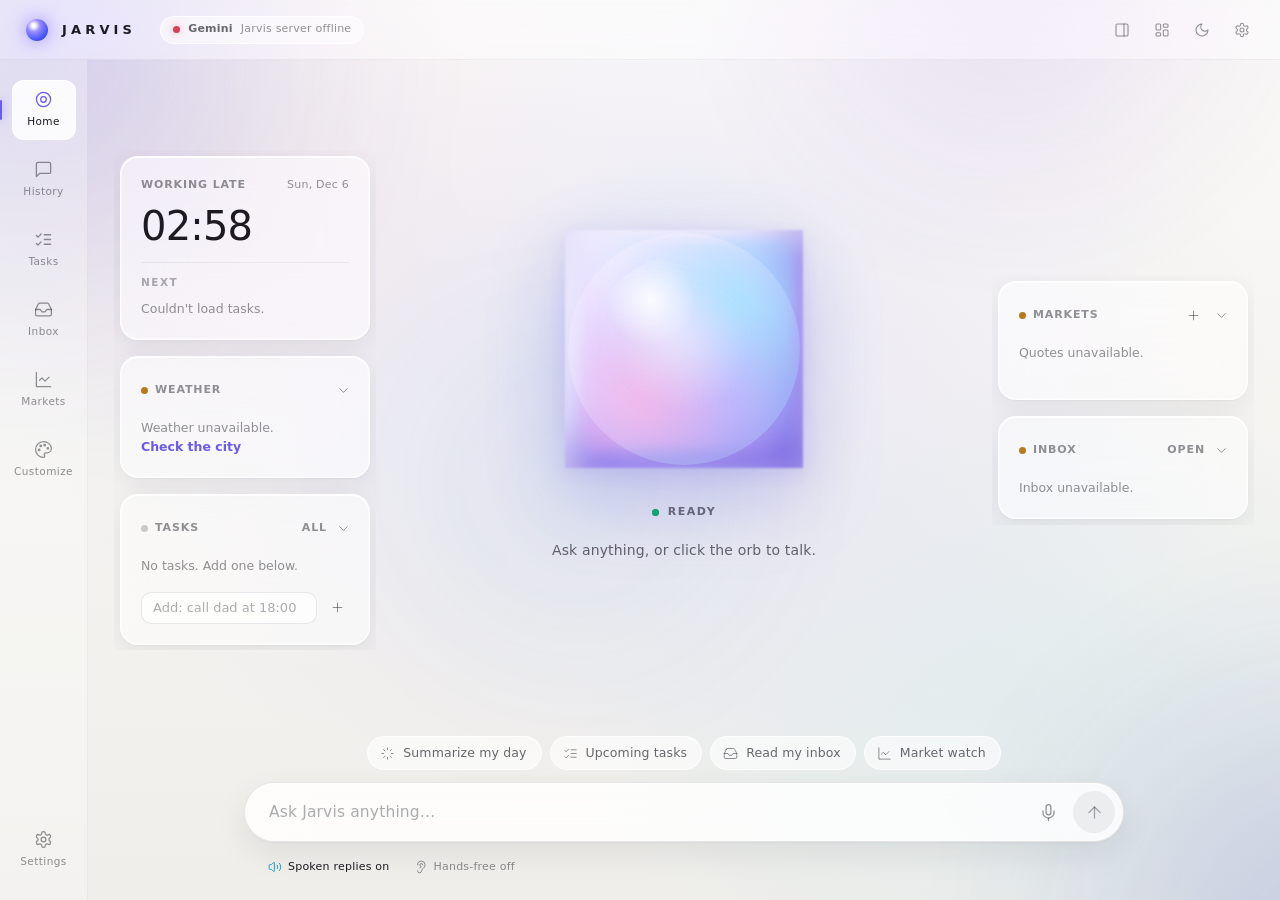
==== web/index.html @ dff22b1e "Jarvis 2.2: installable Windows app Co-Authored-By: Claude Opus 5.5 <noreply@anthropic.com> Claude-S" ====
<!DOCTYPE html>
<html lang="en">
<head>
<meta charset="utf-8">
<meta name="viewport" content="width=device-width, initial-scale=1, viewport-fit=cover, interactive-widget=resizes-content">
<meta name="theme-color" content="#F4F3F0">
<meta name="apple-mobile-web-app-capable" content="yes">
<meta name="apple-mobile-web-app-status-bar-style" content="black-translucent">
<meta name="apple-mobile-web-app-title" content="Jarvis">
<link rel="manifest" href="/manifest.webmanifest">
<link rel="apple-touch-icon" href="/web/icons/apple-touch-icon.png">
<meta name="color-scheme" content="dark">
<title>Jarvis</title>
<link rel="icon" href="/favicon.ico">
<script>
  // Apply the saved theme before anything is drawn, so there's no flash
  try { var t = localStorage.getItem("jarvis.theme.v2") ? (localStorage.getItem("jarvis.theme") || "light") : "light";
        if (t === "auto") t = matchMedia("(prefers-color-scheme: light)").matches ? "light" : "dark";
        document.documentElement.dataset.theme = t; } catch (e) { document.documentElement.dataset.theme = "dark"; }
</script>
<link rel="stylesheet" href="/web/css/tokens.css">
<link rel="stylesheet" href="/web/css/app.css">
<script type="module" src="/web/js/main.js"></script>
</head>
<body>
<div class="backdrop" aria-hidden="true">
  <div class="aurora"><i class="a1"></i><i class="a2"></i><i class="a3"></i><i class="a4"></i></div>
  <canvas id="weatherFx"></canvas>
  <div class="grain"></div>
</div>
<div class="update-bar glass" id="updateBar" role="status" hidden>
  <span class="live-dot ok pulse" aria-hidden="true"></span><span id="updateText">Jarvis was updated.</span>
  <button class="btn primary sm" id="updateBtn" type="button">Restart now</button>
  <button class="icon-btn sm" id="updateClose" type="button" aria-label="Later"><i data-icon="x"></i></button>
</div>
<div class="shell">

  <!-- ===================== Header ===================== -->
  <header class="app-header">
    <div class="brand">
      <span class="brand-mark" aria-hidden="true"></span>
      <span class="wordmark">JARVIS</span>
    </div>
    <button class="provider tooltip" id="providerBtn" type="button" aria-label="AI provider status">
      <span class="status-dot pending" aria-hidden="true"></span><strong>AI</strong><span>Checking…</span>
    </button>
    <div class="header-spacer"></div>
    <div class="header-actions">
      <button class="icon-btn tooltip panel-toggle" id="panelToggle" type="button" aria-label="Show conversation" aria-controls="conversation" aria-expanded="false" data-tip="Conversation"><i data-icon="panel"></i></button>
      <span class="wmenu-wrap">
        <button class="icon-btn tooltip" id="widgetsBtn" type="button" aria-haspopup="true" aria-expanded="false" aria-label="Choose home screen widgets" data-tip="Widgets"><i data-icon="layout"></i></button>
        <div class="wmenu glass" id="widgetsMenu" role="menu" hidden>
          <p class="wmenu-title">Home screen widgets</p>
          <label><input type="checkbox" data-wtoggle="today"><span>Clock and next up</span></label>
          <label><input type="checkbox" data-wtoggle="weather"><span>Weather</span></label>
          <label><input type="checkbox" data-wtoggle="tasks"><span>Tasks</span></label>
          <label><input type="checkbox" data-wtoggle="markets"><span>Markets</span></label>
          <label><input type="checkbox" data-wtoggle="inbox"><span>Inbox</span></label>
          <label><input type="checkbox" data-wtoggle="history"><span>Last conversation</span></label>
        </div>
      </span>
      <button class="icon-btn tooltip" id="miniBtn" type="button" aria-label="Mini mode: small Jarvis on top of other apps" aria-pressed="false" data-tip="Mini mode" hidden><i data-icon="pip"></i></button>
      <button class="icon-btn tooltip" id="themeBtn" type="button" aria-label="Switch theme" data-tip="Theme"></button>
      <button class="icon-btn tooltip" id="settingsBtn" type="button" aria-label="Settings" data-tip="Settings"><i data-icon="settings"></i></button>
    </div>
  </header>

  <div class="body" id="appBody" data-view="assistant">

    <!-- ===================== Navigation rail ===================== -->
    <aside class="sidebar" aria-label="Navigation">
      <nav class="nav" aria-label="Main">
        <button class="nav-item" data-view="assistant" aria-current="page"><i data-icon="assistant" class="md"></i><span class="nav-label">Home</span></button>
        <button class="nav-item" data-view="conversation"><i data-icon="message-square" class="md"></i><span class="nav-label">History</span><span class="count" id="navCountConv" hidden></span></button>
        <button class="nav-item" data-view="tasks"><i data-icon="list-checks" class="md"></i><span class="nav-label">Tasks</span><span class="count" id="navCountTasks" hidden></span></button>
        <button class="nav-item" data-view="inbox"><i data-icon="inbox" class="md"></i><span class="nav-label">Inbox</span><span class="count" id="navCountInbox" hidden></span></button>
        <button class="nav-item" data-view="markets"><i data-icon="line-chart" class="md"></i><span class="nav-label">Markets</span></button>
        <button class="nav-item" data-view="customize"><i data-icon="palette" class="md"></i><span class="nav-label">Customize</span></button>
      </nav>
      <nav class="nav nav-bottom" aria-label="Settings">
        <button class="nav-item" data-view="settings"><i data-icon="settings" class="md"></i><span class="nav-label">Settings</span></button>
      </nav>
    </aside>

    <!-- ===================== Main ===================== -->
    <main class="main" id="main">

      <!-- Assistant -->
      <section class="view active" id="view-assistant" aria-label="Assistant">
        <div class="stage" id="hero">

          <div class="w-col w-left">
            <aside class="widget widget-cal glass" data-widget="today" aria-labelledby="greeting">
              <div class="w-head"><span id="greeting">Hello</span><span id="clockDate"></span></div>
              <div class="w-time num" id="clockTime">--:--</div>
              <div class="w-block">
                <span class="w-label">Next</span>
                <div id="ctxNext"><span class="w-note">Loading…</span></div>
              </div>
            </aside>

            <aside class="widget glass" data-widget="weather" aria-labelledby="wWeatherT">
              <div class="w-head"><span class="w-title"><span class="live-dot" id="weatherLive" aria-hidden="true"></span><span id="wWeatherT">Weather</span></span>
                <span class="w-actions"><button class="w-exp icon-btn sm" type="button" aria-expanded="false" aria-label="Show forecast"><i data-icon="chevron-down"></i></button></span></div>
              <div class="w-body" id="ctxWeather"><span class="w-note">Loading weather…</span></div>
            </aside>

            <aside class="widget glass" data-widget="tasks" aria-labelledby="wTasksT">
              <div class="w-head"><span class="w-title"><span class="live-dot" id="tasksLive" aria-hidden="true"></span><span id="wTasksT">Tasks</span></span>
                <span class="w-actions"><button class="w-link" data-goto="tasks" type="button">All</button><button class="w-exp icon-btn sm" type="button" aria-expanded="false" aria-label="Show more tasks"><i data-icon="chevron-down"></i></button></span></div>
              <ul class="w-list" id="wTasks"><li class="w-note">Loading…</li></ul>
              <form class="w-quick" id="wTaskAdd" autocomplete="off">
                <input class="input sm" id="wTaskInput" placeholder="Add: call dad at 18:00" aria-label="Add a task with a time">
                <button class="icon-btn sm" type="submit" aria-label="Add task"><i data-icon="plus"></i></button>
              </form>
              <p class="w-err" id="wTaskErr" role="alert"></p>
            </aside>
          </div>

          <div class="core-area">
            <button class="orb" id="orb" type="button" data-mode="idle" aria-label="Talk to Jarvis">
              <span class="orb-glow"></span>
              <span class="orb-rings" aria-hidden="true"></span>
              <canvas class="orb-wave" aria-hidden="true"></canvas>
              <span class="orb-breathe">
                <span class="orb-body">
                  <span class="orb-tint">
                    <span class="blob b1"></span><span class="blob b2"></span><span class="blob b3"></span><span class="blob b4"></span>
                  </span>
                  <span class="orb-sheen"></span>
                </span>
              </span>
            </button>
            <div class="state-row">
              <span class="state-chip" data-state-label role="status" aria-live="polite"></span>
              <button class="btn sm" data-act="stop-speaking" hidden><i data-icon="stop"></i><span>Stop speaking</span></button>
              <button class="btn sm" data-act="stop-listening" hidden><i data-icon="mic-off"></i><span>Stop listening</span></button>
              <button class="btn sm primary" data-act="error-action" hidden><i data-icon="refresh"></i><span>Try again</span></button>
            </div>
            <p class="context-line" id="contextLine">Ask anything, or click the orb to talk.</p>
            <div class="live-cards" id="liveCards" hidden></div>
          </div>

<div class="w-col w-right">
            <aside class="widget widget-mkt glass" data-widget="markets" aria-labelledby="mktWT">
              <div class="w-head"><span class="w-title"><span class="live-dot" id="mktLive" aria-hidden="true"></span><span id="mktWT">Markets</span></span>
                <span class="w-actions"><button class="icon-btn sm" id="mktAddBtn" type="button" aria-label="Add a ticker" data-tip="Add ticker"><i data-icon="plus"></i></button><button class="w-exp icon-btn sm" type="button" aria-expanded="false" aria-label="Show details"><i data-icon="chevron-down"></i></button></span></div>
              <form class="w-quick" id="mktAdd" autocomplete="off" hidden>
                <input class="input sm" id="mktAddInput" placeholder="Ticker, e.g. NVDA" aria-label="Ticker to add" maxlength="12">
                <button class="icon-btn sm" type="submit" aria-label="Add"><i data-icon="check"></i></button>
              </form>
              <div class="w-ticks" id="mktWidget"><span class="w-note">Loading quotes…</span></div>
              <div class="w-foot" id="mktWidgetNote"></div>
            </aside>

            <aside class="widget glass" data-widget="inbox" aria-labelledby="wInboxT">
              <div class="w-head"><span class="w-title"><span class="live-dot" id="inboxLive" aria-hidden="true"></span><span id="wInboxT">Inbox</span></span>
                <span class="w-actions"><button class="w-link" data-goto="inbox" type="button">Open</button><button class="w-exp icon-btn sm" type="button" aria-expanded="false" aria-label="Show more emails"><i data-icon="chevron-down"></i></button></span></div>
              <div class="w-body" id="wInbox"><span class="w-note">Loading…</span></div>
            </aside>

            <aside class="widget glass" data-widget="history" aria-labelledby="wHistT">
              <div class="w-head"><span class="w-title"><span class="live-dot" id="histLive" aria-hidden="true"></span><span id="wHistT">Last conversation</span></span>
                <span class="w-actions"><button class="w-link" data-goto="conversation" type="button">History</button></span></div>
              <div class="w-body" id="wHist"><span class="w-note">Loading…</span></div>
            </aside>
          </div>
        </div>

        <section class="viewer" id="viewer" aria-label="Pictures" hidden>
          <header class="viewer-head">
            <div class="grow"><strong id="viewerTitle"></strong><small id="viewerCaption"></small></div>
            <span class="viewer-count num" id="viewerCount"></span>
            <a class="icon-btn tooltip" id="viewerOpen" target="_blank" rel="noopener" data-tip="Open full size" aria-label="Open full size"><i data-icon="external"></i></a>
            <a class="icon-btn tooltip" id="viewerSource" target="_blank" rel="noopener" data-tip="Open the website" aria-label="Open the website it came from"><i data-icon="link"></i></a>
            <button class="icon-btn tooltip" id="viewerClose" type="button" data-tip="Close (Esc)" aria-label="Close pictures"><i data-icon="x"></i></button>
          </header>
          <div class="viewer-main">
            <button class="viewer-nav prev" id="viewerPrev" type="button" aria-label="Previous picture"><i data-icon="chevron-left"></i></button>
            <img id="viewerImg" alt="">
            <div class="viewer-chart" id="viewerChart" hidden></div>
            <div class="viewer-fail" id="viewerFail" hidden>This picture couldn't be loaded.</div>
            <button class="viewer-nav next" id="viewerNext" type="button" aria-label="Next picture"><i data-icon="chevron-right"></i></button>
          </div>
          <div class="viewer-strip" id="viewerStrip" role="listbox" aria-label="All pictures"></div>
        </section>

        <div class="dock">
          <div class="suggestions" role="group" aria-label="Suggested actions">
            <button class="suggestion" data-ask="Summarize my day: my tasks, the weather and any new email."><i data-icon="sparkle"></i><span>Summarize my day</span></button>
            <button class="suggestion" data-ask="What's on my schedule?"><i data-icon="list-checks"></i><span>Upcoming tasks</span><small id="sugTasks"></small></button>
            <button class="suggestion" data-ask="Read me my new email."><i data-icon="inbox"></i><span>Read my inbox</span><small id="sugInbox"></small></button>
            <button class="suggestion" data-goto="markets"><i data-icon="line-chart"></i><span>Market watch</span><small id="sugMarkets"></small></button>
          </div>
          <div class="composer">
            <label for="composerInput" class="sr-only">Message Jarvis</label>
            <textarea id="composerInput" rows="1" placeholder="Ask Jarvis anything…" autocomplete="off"></textarea>
            <div class="composer-tools">
              <button class="mic-btn tooltip tip-up" id="micBtn" type="button" aria-pressed="false" aria-label="Talk to Jarvis" data-tip="Talk (Ctrl+Space)"><i data-icon="mic"></i></button>
              <button class="send-btn tooltip tip-up" id="sendBtn" type="button" aria-label="Send message" data-tip="Send (Enter)" disabled><i data-icon="arrow-up"></i></button>
            </div>
          </div>
          <div class="composer-foot">
            <button class="mode-toggle" id="spokenBtn" type="button" aria-pressed="true"></button>
            <button class="mode-toggle" id="handsFreeBtn" type="button" aria-pressed="false" title='Listen continuously for "Jarvis"'></button>
            <span class="grow"></span>
            <span class="shortcut-hints" aria-hidden="true"><span><span class="kbd">Enter</span> send</span><span><span class="kbd">Shift</span>+<span class="kbd">Enter</span> new line</span><span><span class="kbd">Ctrl</span>+<span class="kbd">Space</span> talk</span></span>
          </div>
        </div>
      </section>

      <!-- Tasks -->
      <section class="view" id="view-tasks" aria-labelledby="tasksT">
        <div class="view-header">
          <h1 id="tasksT">Tasks</h1><span class="meta" id="tasksMeta"></span>
          <div class="actions"><button class="btn ghost sm" id="tasksRefresh"><i data-icon="refresh"></i><span>Refresh</span></button></div>
        </div>
        <div class="view-body page-split">
          <div class="page-main" id="tasksList"></div>
          <aside class="page-side">
            <div class="card glass">
              <h3 class="card-title">Quick add</h3>
              <form class="w-quick big" id="taskQuick" autocomplete="off">
                <input class="input" id="taskQuickInput" placeholder="call dad at 18:00" aria-label="Task with a time">
                <button class="btn primary" type="submit"><i data-icon="plus"></i><span>Add</span></button>
              </form>
              <p class="hint">Write the time in plain words: "at 18:00", "in 20 min", "tomorrow 9:00".</p>
              <p class="form-error" id="taskQuickErr" role="alert"></p>
            </div>
            <div class="card glass">
              <h3 class="card-title">Repeating or exact date</h3>
              <form class="stack-form" id="taskForm" novalidate>
                <div class="field"><label for="taskText">Task</label><input class="input" id="taskText" placeholder="e.g. Study for the exam" maxlength="200"></div>
                <div class="field-row">
                  <div class="field"><label for="taskDate">Date</label><input class="input" id="taskDate" type="date"></div>
                  <div class="field"><label for="taskTime">Time</label><input class="input" id="taskTime" type="time"></div>
                </div>
                <div class="field"><label for="taskRepeat">Repeat</label><select class="select" id="taskRepeat"><option value="none">Once</option><option value="daily">Every day</option><option value="weekdays">Weekdays</option><option value="weekly">Every week</option></select></div>
                <button class="btn" id="taskAdd" type="submit"><i data-icon="plus"></i><span>Add task</span></button>
                <p class="form-error" id="taskError" role="alert"></p>
              </form>
            </div>
          </aside>
        </div>
      </section>

      <!-- Inbox -->
      <section class="view" id="view-inbox" aria-labelledby="inboxT">
        <div class="view-header">
          <h1 id="inboxT">Inbox</h1><span class="meta" id="inboxMeta"></span>
          <div class="actions">
            <div class="filter-group" role="group" aria-label="Show"><button class="mode-toggle" data-inbox-filter="unread" aria-pressed="true">Unread</button><button class="mode-toggle" data-inbox-filter="all" aria-pressed="false">Latest</button></div>
            <button class="btn sm" id="inboxClean"><i data-icon="sparkle"></i><span>Clean up</span></button>
            <button class="btn ghost sm" id="inboxRefresh"><i data-icon="refresh"></i><span>Refresh</span></button>
          </div>
        </div>
        <div class="view-body mail-split" id="inboxBody">
          <div class="mail-list glass" id="inboxList"></div>
          <article class="mail-read glass" id="inboxRead" aria-live="polite"><div class="empty-state"><h3>Select an email</h3><p>Its text appears here, with buttons to archive it, mark it read, or have Jarvis draft a reply.</p></div></article>
        </div>
      </section>

      <!-- Market Watch -->
      <section class="view" id="view-markets" aria-labelledby="mktT">
        <div class="view-header">
          <h1 id="mktT">Market Watch</h1><span class="meta" id="marketsMeta"></span>
          <div class="actions">
            <form class="w-quick" id="watchAdd" autocomplete="off"><input class="input sm" id="watchAddInput" placeholder="Add ticker, e.g. NVDA" maxlength="12" aria-label="Ticker to add"><button class="btn sm" type="submit"><i data-icon="plus"></i><span>Add</span></button></form>
            <button class="btn ghost sm" id="marketsRefresh"><i data-icon="refresh"></i><span>Refresh</span></button>
          </div>
        </div>
        <div class="view-body">
          <p class="market-state" id="marketState"></p>
          <div class="mkt-grid" id="marketsBody"></div>
          <p class="data-note">Quotes come from Yahoo Finance and can be delayed up to 15 minutes. Up to 8 tickers. Not investment advice.</p>
        </div>
      </section>

      <!-- Settings -->
      <section class="view" id="view-customize" aria-labelledby="custT">
        <div class="view-header"><h1 id="custT">Customize</h1><span class="meta">Make Jarvis yours. Everything here applies right away.</span></div>
        <div class="customize">
            <div class="settings-group">
              <h3>Look</h3>
              <div class="setting-row">
                <div class="desc"><strong>Theme</strong><span>Dark glass, bright glass, or follow your Windows setting. The sun and moon button at the top switches quickly.</span></div>
                <div class="seg" role="radiogroup" aria-label="Theme">
                  <button type="button" role="radio" data-theme-choice="dark" aria-checked="true"><i data-icon="moon"></i><span>Dark</span></button>
                  <button type="button" role="radio" data-theme-choice="light" aria-checked="false"><i data-icon="sun"></i><span>Light</span></button>
                  <button type="button" role="radio" data-theme-choice="auto" aria-checked="false"><i data-icon="monitor"></i><span>Windows</span></button>
                </div>
              </div>
              <div class="setting-row">
                <div class="desc"><strong>Orb style</strong><span>How Jarvis's core looks. It also reacts: a bounce when something worked, a wobble when he asks you something, a shake when something failed, and a beat while music plays.</span></div>
                <div class="skin-pick" role="radiogroup" aria-label="Orb style">
                  <button type="button" role="radio" data-skin-choice="auto" aria-checked="true"><span class="sk sk-auto"></span><span>Classic</span></button>
                  <button type="button" role="radio" data-skin-choice="arc" aria-checked="false"><span class="sk sk-arc"></span><span>Arc reactor</span></button>
                  <button type="button" role="radio" data-skin-choice="galaxy" aria-checked="false"><span class="sk sk-galaxy"></span><span>Galaxy</span></button>
                  <button type="button" role="radio" data-skin-choice="liquid" aria-checked="false"><span class="sk sk-liquid"></span><span>Liquid metal</span></button>
                </div>
              </div>
            </div>
            <div class="settings-group">
              <h3>Home screen</h3>
              <div class="setting-row cust-widgets">
                <div class="desc"><strong>Widgets</strong><span>What shows around the orb. Same as the grid button at the top.</span></div>
                <div class="chip-toggles">
                  <label><input type="checkbox" data-wtoggle="today"><span>Clock</span></label>
                  <label><input type="checkbox" data-wtoggle="weather"><span>Weather</span></label>
                  <label><input type="checkbox" data-wtoggle="tasks"><span>Tasks</span></label>
                  <label><input type="checkbox" data-wtoggle="markets"><span>Markets</span></label>
                  <label><input type="checkbox" data-wtoggle="inbox"><span>Inbox</span></label>
                  <label><input type="checkbox" data-wtoggle="history"><span>Last chat</span></label>
                </div>
              </div>
              <div class="setting-row">
                <label class="desc" for="setIdle"><strong>Idle screen</strong><span>When Jarvis is left alone, he turns into an ambient display: clock, weather, your next event and task, and what's playing. Move the mouse or say "Jarvis" to wake him.</span></label>
                <span class="row-btns"><select class="select sm" id="setIdleMin" aria-label="Show after"><option value="1">after 1 min</option><option value="3">after 3 min</option><option value="5">after 5 min</option><option value="10">after 10 min</option></select>
                <button class="btn sm" id="idlePreview" type="button">Preview</button>
                <label class="switch"><input type="checkbox" id="setIdle"><span class="sr-only">Idle screen</span></label></span>
              </div>
            </div>
            <div class="settings-group">
              <h3>How he sounds</h3>
              <div class="field"><label for="setVoice">Voice</label>
                <select class="select" id="setVoice">
                  <optgroup label="Jarvis-style (British)">
                    <option value="en-GB-RyanNeural">Ryan, British (default)</option>
                    <option value="bond">Bond, British, smooth and low</option>
                    <option value="en-GB-ThomasNeural">Thomas, British</option>
                  </optgroup>
                  <optgroup label="Deep and calm">
                    <option value="en-IE-ConnorNeural">Connor, Irish</option>
                    <option value="en-AU-WilliamNeural">William, Australian</option>
                    <option value="en-US-ChristopherNeural">Christopher, American</option>
                    <option value="en-US-EricNeural">Eric, American</option>
                    <option value="en-US-RogerNeural">Roger, American</option>
                    <option value="en-US-AndrewNeural">Andrew, American</option>
                    <option value="en-US-GuyNeural">Guy, American</option>
                  </optgroup>
                  <optgroup label="English + Bulgarian (same voice)">
                    <option value="en-US-AndrewMultilingualNeural">Andrew Multilingual</option>
                    <option value="en-US-BrianMultilingualNeural">Brian Multilingual</option>
                    <option value="en-US-AvaMultilingualNeural">Ava Multilingual</option>
                    <option value="en-US-EmmaMultilingualNeural">Emma Multilingual</option>
                  </optgroup>
                  <optgroup label="Bulgarian">
                    <option value="bg-BG-BorislavNeural">Borislav, Bulgarian</option>
                    <option value="bg-BG-KalinaNeural">Kalina, Bulgarian</option>
                  </optgroup>
                  <optgroup label="Female">
                    <option value="en-GB-SoniaNeural">Sonia, British</option>
                    <option value="en-US-AriaNeural">Aria, American</option>
                  </optgroup>
                  <option value="browser">Offline voice (lower quality)</option>
                </select>
                <span class="hint">Changes save by themselves. Natural voices need the internet; without it Jarvis uses the offline voice.</span>
              </div>
              <button class="btn" id="testVoice" type="button"><i data-icon="volume-2"></i><span>Play sample</span></button>
            </div>
            <div class="settings-group">
              <h3>How he hears you</h3>
              <div class="field-row">
                <div class="field"><label for="setMic">Microphone</label><select class="select" id="setMic"></select><span class="hint" id="micListNote"></span></div>
                <div class="field"><label for="setStt">Speech recognition</label>
                  <select class="select" id="setStt"><option value="base.en">Fast</option><option value="small.en">Balanced</option><option value="medium.en">Most accurate, slower</option></select>
                </div>
              </div>
              <div class="field">
                <span class="label">Microphone test</span>
                <div class="meter-live" id="micMeter" aria-hidden="true"><i></i></div>
                <span class="hint" id="micTestResult" aria-live="polite">Saves your choice, then records one sentence and shows what Jarvis heard.</span>
              </div>
              <button class="btn" id="testMic" type="button"><i data-icon="mic"></i><span>Test microphone</span></button>
            </div>
            <div class="settings-group">
              <h3>Sounds</h3>
              <div class="setting-row">
                <label class="desc" for="setSfx"><strong>Interface sounds</strong><span>Soft tones when listening starts and stops, when an answer arrives and when a reminder fires.</span></label>
                <label class="switch"><input type="checkbox" id="setSfx"><span class="sr-only">Interface sounds</span></label>
              </div>
            </div>
        </div>
      </section>

      <section class="view" id="view-settings" aria-labelledby="setT">
        <div class="view-header"><h1 id="setT">Settings</h1></div>
        <div class="settings">
          <div class="settings-nav" role="tablist" aria-label="Settings sections" aria-orientation="vertical">
            <button role="tab" data-page="general" aria-controls="set-general">General</button>
            <button role="tab" data-page="apps" aria-controls="set-ai">Apps &amp; accounts</button>
            <button role="tab" data-page="skills" aria-controls="set-skills">Skills</button>
            <button role="tab" data-page="memory" aria-controls="set-memory">About you</button>
            <button role="tab" data-page="phone" aria-controls="set-phone" class="pc-only">Phone</button>
            <button role="tab" data-page="help" aria-controls="set-about">Help</button>
          </div>

          <div class="settings-page" id="set-general" role="tabpanel">
            <h2>General</h2><p class="lead">How Jarvis behaves on this PC.</p>
            <div class="settings-group pc-only" id="installGroup">
              <h3>App window</h3>
              <div class="setting-row">
                <div class="desc"><strong>Install Jarvis as an app</strong><span id="installDesc">Removes the grey title bar: Jarvis's own top bar takes its place, with the minimise, maximise and close buttons in the corner. Ctrl+Alt+J then opens the app.</span></div>
                <button class="btn primary" id="installBtn" type="button"><i data-icon="monitor"></i><span>Install</span></button>
              </div>
            </div>
            <div class="settings-group">
              <h3>Jarvis speaks up</h3>
              <div class="setting-row">
                <label class="desc" for="setBriefing"><strong>Morning briefing</strong><span>The first time you open Jarvis each day before 12:00: weather, calendar, tasks, email and markets.</span></label>
                <label class="switch"><input type="checkbox" id="setBriefing"><span class="sr-only">Morning briefing</span></label>
              </div>
              <div class="setting-row">
                <label class="desc" for="setMailAlerts"><strong>Important emails</strong><span>Checks for new email every 2 minutes. Gemini picks the urgent or personal ones and Jarvis says them out loud. Newsletters and shops stay quiet.</span></label>
                <label class="switch"><input type="checkbox" id="setMailAlerts"><span class="sr-only">Important emails</span></label>
              </div>
              <div class="setting-row">
                <label class="desc" for="setMarketAlerts"><strong>Market open</strong><span>Weekdays: "New York opens in 5 minutes" with pre-market moves at 16:25, and your watchlist's 15-minute opening range at 16:45 (Sofia time). US holidays aren't checked.</span></label>
                <label class="switch"><input type="checkbox" id="setMarketAlerts"><span class="sr-only">Market open</span></label>
              </div>
            </div>
            <div class="settings-group pc-only">
              <h3>Jarvis server</h3>
              <div class="setting-row">
                <div class="desc"><strong>Turn off Jarvis</strong><span>Stops the server. Reminders won't fire until you open Jarvis again from the desktop icon or with Ctrl+Alt+J.</span></div>
                <button class="btn danger" id="turnOff" type="button"><i data-icon="power"></i><span>Turn off</span></button>
              </div>
            </div>
            <div class="settings-actions"><button class="btn primary" data-save>Save changes</button><span class="saved" aria-live="polite"></span></div>
          </div>

          <div class="settings-page" id="set-ai" role="tabpanel">
            <h2>Apps &amp; accounts</h2><p class="lead">The AI brain, your email and calendar, and the apps Jarvis can use.</p>
            <h2 class="sub-h2">AI provider</h2><p class="lead">The model that understands you and decides which tools to use. Keys are saved only on this PC and are never shown here.</p>
            <div class="conn" role="status">
              <span class="status-dot" id="connDot" aria-hidden="true"></span>
              <span class="grow"><strong id="connName">Gemini</strong><small id="connLine">Checking…</small></span>
              <button class="btn sm" id="checkConn" type="button"><i data-icon="refresh"></i><span>Check connection</span></button>
            </div>
            <div class="settings-group">
              <div class="field"><label for="setBrain">Provider</label>
                <select class="select" id="setBrain"><option value="gemini">Gemini (Google), free tier</option><option value="claude">Claude (Anthropic), paid, falls back to Gemini</option></select>
              </div>
              <div class="field"><label for="setGKey">Gemini API key</label><input class="input" id="setGKey" type="password" autocomplete="off" placeholder="Paste a new key to replace the saved one"><span class="hint" id="gKeyState"></span>
                <span class="hint">Get a free key at <a href="https://aistudio.google.com/apikey" target="_blank" rel="noopener">aistudio.google.com/apikey</a>.</span></div>
              <div class="setting-row">
                <label class="desc" for="setFast"><strong>Fast replies</strong><span>Quick questions go to Gemini Flash-Lite, which answers noticeably faster. Harder questions still use the full model.</span></label>
                <label class="switch"><input type="checkbox" id="setFast"><span class="sr-only">Fast replies</span></label>
              </div>
              <div class="field"><label for="setGModel">Gemini model</label><input class="input" id="setGModel" placeholder="gemini-flash-latest" autocomplete="off">
                <span class="hint">gemini-flash-latest is recommended. When it is busy, Jarvis falls back to other Gemini models automatically.</span></div>
              <div id="claudeFields">
                <div class="field"><label for="setCKey">Claude API key</label><input class="input" id="setCKey" type="password" autocomplete="off" placeholder="Paste a new key to replace the saved one"><span class="hint" id="cKeyState"></span>
                  <span class="hint">Create a key and set a monthly spending limit at <a href="https://console.anthropic.com" target="_blank" rel="noopener">console.anthropic.com</a>.</span></div>
                <div class="field"><label for="setCModel">Claude model</label>
                  <select class="select" id="setCModel"><option value="claude-haiku-5-5">Haiku 5.5, fastest</option><option value="claude-sonnet-5-5">Sonnet 5.5, recommended</option><option value="claude-opus-5-5">Opus 5.5, most capable</option></select></div>
              </div>
            </div>
            <h2 class="sub-h2">Integrations</h2><p class="lead">Weather, email and market data.</p>
            <div class="settings-group">
              <h3>Weather</h3>
              <div class="field"><label for="setCity">City</label><input class="input" id="setCity" autocomplete="off"><span class="hint">Forecasts come from Open-Meteo. No account needed.</span></div>
            </div>
            <div class="settings-group">
              <h3>Gmail</h3>
              <p class="secondary" style="margin-bottom:12px">Jarvis can read, search, send and reply to email. Every email he writes is shown to you first and only goes out when you click Send. He can't delete mail or mark it as read.</p>
              <ol class="steps">
                <li>Turn on <a href="https://myaccount.google.com/signinoptions/twosv" target="_blank" rel="noopener">2-Step Verification</a> for your Google account.</li>
                <li>Open <a href="https://myaccount.google.com/apppasswords" target="_blank" rel="noopener">App passwords</a>, name it Jarvis and click Create.</li>
                <li>Paste the 16-letter password below and save.</li>
              </ol>
              <div class="field-row">
                <div class="field"><label for="setMail">Gmail address</label><input class="input" id="setMail" type="email" placeholder="you@gmail.com" autocomplete="off"></div>
                <div class="field"><label for="setMailPw">App password</label><input class="input" id="setMailPw" type="password" placeholder="abcd efgh ijkl mnop" autocomplete="off"><span class="hint" id="mailPwState"></span></div>
              </div>
            </div>
            <div class="settings-group">
              <h3>Google Calendar</h3>
              <p class="secondary" style="margin-bottom:12px">Lets Jarvis read your calendar for "what's on today" and briefings. New events open in Google Calendar ready to save.</p>
              <ol class="steps">
                <li>Open <a href="https://calendar.google.com/calendar/r/settings" target="_blank" rel="noopener">Google Calendar settings</a> and click your calendar under "Settings for my calendars".</li>
                <li>Scroll to "Integrate calendar" and copy the <strong>Secret address in iCal format</strong>.</li>
                <li>Paste it below and save. Anyone with this address can see your events, so keep it private.</li>
              </ol>
              <div class="field"><label for="setCal">Secret iCal address</label><input class="input" id="setCal" type="password" placeholder="https://calendar.google.com/calendar/ical/…/basic.ics" autocomplete="off"><span class="hint" id="calState"></span></div>
            </div>
            <div class="settings-group">
              <h3>Picture generation (Cloudflare, free)</h3>
              <p class="secondary" style="margin-bottom:12px">Lets Jarvis make pictures when you say "draw…" or "generate…". Cloudflare's free plan includes a daily allowance of AI pictures.</p>
              <ol class="steps">
                <li>Create a free account at <a href="https://dash.cloudflare.com/sign-up" target="_blank" rel="noopener">dash.cloudflare.com</a> and log in.</li>
                <li>In the left menu open <strong>AI</strong> → <strong>Workers AI</strong>, then click <strong>Use REST API</strong>.</li>
                <li>Click <strong>Create a Workers AI API Token</strong>, then <strong>Create API Token</strong>, and copy the token.</li>
                <li>On the same page copy your <strong>Account ID</strong>. Paste both below and save.</li>
              </ol>
              <div class="field-row">
                <div class="field"><label for="setCfAcc">Account ID</label><input class="input" id="setCfAcc" placeholder="32 letters and numbers" autocomplete="off" spellcheck="false"></div>
                <div class="field"><label for="setCfTok">API token</label><input class="input" id="setCfTok" type="password" placeholder="Paste the token" autocomplete="off"><span class="hint" id="cfState"></span></div>
              </div>
              <div class="test-row"><button class="btn sm" id="cfTest" type="button"><i data-icon="check"></i><span>Test connection</span></button><span class="test-out" id="cfTestOut" role="status"></span></div>
            </div>
            <div class="settings-group">
              <h3>Market data</h3>
              <div class="field"><label for="setWatch">Watchlist</label><input class="input" id="setWatch" placeholder="TSLA, SPY, TTWO" autocomplete="off"><span class="hint">Up to 8 symbols. Yahoo Finance quotes, delayed up to 15 minutes.</span></div>
            </div>
            <div class="settings-actions"><button class="btn primary" data-save>Save changes</button><span class="saved" aria-live="polite"></span></div>
            <h2 class="sub-h2">Connectors</h2><p class="lead">Let Jarvis use your other apps. Each one is set up once; after that just ask ("play Numb on Spotify", "what's on my calendar Friday", "find my bio notes in Drive", "what's new in #general"). Keys and sign-ins stay encrypted on this PC.</p>
            <div class="conn-cards" id="connCards"><p class="secondary">Loading…</p></div>
            <div class="settings-group" id="connAdd">
              <h3>Add another app</h3>
              <p class="secondary" style="margin-bottom:12px">Many apps offer an <strong>MCP server</strong> (the same standard Claude's connectors use): look for "MCP" in the app's help pages. Paste its web address, and you'll sign in like with Notion. Or paste the command that starts one on this PC (for example <code>npx -y @modelcontextprotocol/server-filesystem C:\Users\you\Desktop</code>; needs Node.js).</p>
              <div class="field-row">
                <div class="field"><label for="mcpName">Name</label><input class="input" id="mcpName" placeholder="e.g. Linear" autocomplete="off"></div>
                <div class="field"><label for="mcpWords">Words that mean this app (optional)</label><input class="input" id="mcpWords" placeholder="e.g. tickets, issues, bugs" autocomplete="off"><span class="hint">Jarvis offers the app's tools when you say its name or one of these.</span></div>
              </div>
              <div class="field"><label for="mcpWhere">Web address or command</label><input class="input" id="mcpWhere" placeholder="https://mcp.example.com/mcp" autocomplete="off" spellcheck="false"></div>
              <div class="field"><label for="mcpToken">API key or token (optional)</label><input class="input" id="mcpToken" type="password" placeholder="Only if the app gave you one instead of a sign-in. For commands: NAME=value" autocomplete="off"></div>
              <div class="test-row"><button class="btn primary" id="mcpAddBtn" type="button"><i data-icon="plus"></i><span>Add and connect</span></button><span class="test-out" id="mcpAddOut" role="status"></span></div>
            </div>
          </div>

          <div class="settings-page" id="set-skills" role="tabpanel">
            <h2>Skills</h2><p class="lead">Routines you teach Jarvis. Say it in chat ("when I say gym mode, play my gym playlist and remind me in an hour") or write one here. Jarvis follows the steps whenever you ask for it.</p>
            <div class="settings-group">
              <div class="setting-row">
                <div class="desc"><strong id="skillHead">Checking…</strong><span id="skillPath"></span></div>
                <span class="row-btns"><button class="btn sm pc-only" id="skillOpen" type="button"><i data-icon="file"></i><span>Open folder</span></button><button class="btn sm primary" id="skillNew" type="button"><i data-icon="plus"></i><span>New skill</span></button></span>
              </div>
              <div class="skill-list" id="skillList"></div>
            </div>
            <div class="settings-group skill-editor" id="skillEditor" hidden>
              <h3 id="skillEdTitle">New skill</h3>
              <div class="field-row">
                <div class="field"><label for="skName">Name</label><input class="input" id="skName" placeholder="Gym mode" maxlength="60" autocomplete="off"></div>
                <div class="field"><label for="skDesc">When to use it</label><input class="input" id="skDesc" placeholder="When I say 'gym mode' or I'm going to the gym" autocomplete="off"></div>
              </div>
              <div class="field"><label for="skSteps">Steps</label><textarea class="input skill-steps" id="skSteps" rows="7" placeholder="1. Play my Gym playlist on Spotify.&#10;2. Set a reminder in 60 minutes: 'Stretch and drink water'.&#10;3. Say 'Go get them, sir.'"></textarea><span class="hint">Write it like instructions to Jarvis. Naming apps helps (Spotify, Calendar, Notion…).</span></div>
              <div class="test-row"><button class="btn primary" id="skSave" type="button"><i data-icon="check"></i><span>Save skill</span></button><button class="btn ghost" id="skCancel" type="button">Cancel</button><span class="test-out" id="skOut" role="status"></span></div>
            </div>
          </div>

          <div class="settings-page" id="set-phone" role="tabpanel">
            <h2>Phone</h2><p class="lead">Use Jarvis from your phone, anywhere, with voice. Your PC must be on with Jarvis running. The connection is private through Tailscale and protected by your PIN.</p>
            <div class="conn" role="status">
              <span class="status-dot" id="phoneDot" aria-hidden="true"></span>
              <span class="grow"><strong id="phoneHead">Checking…</strong><small id="phoneLine"></small></span>
              <button class="btn sm" id="phoneRefresh" type="button"><i data-icon="refresh"></i><span>Check</span></button>
            </div>
            <div class="settings-group">
              <h3>1 · Install Tailscale (free)</h3>
              <ol class="steps">
                <li>On this PC: <a href="https://tailscale.com/download/windows" target="_blank" rel="noopener">download Tailscale for Windows</a>, install it and sign in (Google login is fine).</li>
                <li>On your phone: install <strong>Tailscale</strong> from the App Store or Google Play and sign in with the <strong>same account</strong>.</li>
              </ol>
            </div>
            <div class="settings-group">
              <h3>2 · Choose a PIN</h3>
              <div class="field"><label for="phonePin">PIN (6 to 10 digits)</label>
                <input class="input" id="phonePin" type="password" inputmode="numeric" maxlength="10" autocomplete="new-password" placeholder="••••••" style="max-width:240px">
                <span class="hint" id="pinState">You'll type this once on the phone. Changing it logs out every phone.</span></div>
              <button class="btn" id="phonePinSave" type="button" style="margin-bottom:20px">Save PIN</button>
            </div>
            <div class="settings-group">
              <h3>3 · Turn on and connect</h3>
              <div class="setting-row">
                <div class="desc"><strong>Phone access</strong><span id="phoneAccessDesc">Shares Jarvis only with devices signed in to your Tailscale.</span></div>
                <button class="btn primary" id="phoneToggle" type="button">Turn on</button>
              </div>
              <p class="form-error" id="phoneErr" role="alert"></p>
              <div class="phone-qr" id="phoneQr" hidden>
                <img id="phoneQrImg" alt="QR code with your Jarvis phone address" width="180" height="180">
                <div>
                  <strong>Scan with your phone's camera</strong>
                  <p class="secondary" id="phoneUrl"></p>
                  <ol class="steps">
                    <li>Open the link and enter your PIN.</li>
                    <li><strong>iPhone:</strong> Share → Add to Home Screen. <strong>Android:</strong> ⋮ menu → Install app.</li>
                    <li>Tap the Jarvis icon. Allow the microphone the first time you talk.</li>
                  </ol>
                </div>
              </div>
              <button class="btn ghost sm" id="phoneLogout" type="button" style="margin-bottom:20px">Log out all phones</button>
            </div>
          </div>

          <div class="settings-page" id="set-memory" role="tabpanel">
            <h2>About you</h2><p class="lead">What Jarvis knows about you. It learns from your conversations and uses this to answer, decide and write the way you would. Saved only on this PC in jarvis_profile.json, and sent to Gemini with your questions so it can answer like you.</p>
            <div class="settings-group">
              <div class="setting-row">
                <label class="desc" for="setLearn"><strong>Learn from conversations</strong><span>After you say something about yourself, Jarvis quietly notes it. It never saves passwords, codes or card numbers.</span></label>
                <label class="switch"><input type="checkbox" id="setLearn"><span class="sr-only">Learn from conversations</span></label>
              </div>
              <div class="setting-row">
                <div class="desc"><strong>Speed it up</strong><span>Jarvis asks you short questions, one at a time, about your life, goals and how you make decisions. Say "stop" whenever you like.</span></div>
                <button class="btn primary" id="interviewBtn" type="button"><i data-icon="sparkle"></i><span>Get to know me</span></button>
              </div>
            </div>
            <div class="settings-group">
              <h3>Tell Jarvis something</h3>
              <div class="profile-add">
                <select class="select" id="profileCat" aria-label="Category"></select>
                <input class="input" id="profileText" placeholder="e.g. I prefer short answers and hate small talk" maxlength="160" autocomplete="off">
                <button class="btn" id="profileAdd" type="button"><i data-icon="plus"></i><span>Add</span></button>
              </div>
            </div>
            <div class="settings-group" id="knowGroup">
              <h3>Knowledge folder</h3>
              <p class="secondary" style="margin-bottom:12px">Drop your notes, school material, Word files and PDFs here. When you ask about them ("what do my biology notes say about photosynthesis?"), Jarvis searches the folder and answers from the matching parts only, so a big folder doesn't slow it down. Files stay on this PC; only the matching excerpts are sent to the AI.</p>
              <div class="setting-row">
                <div class="desc"><strong id="knowHead">Checking…</strong><span id="knowPath"></span></div>
                <span class="row-btns"><button class="btn sm" id="knowRefresh" type="button"><i data-icon="refresh"></i><span>Refresh</span></button><button class="btn sm primary pc-only" id="knowOpen" type="button"><i data-icon="file"></i><span>Open folder</span></button></span>
              </div>
              <ul class="know-files" id="knowFiles"></ul>
            </div>
            <div id="memoryList" style="max-width:700px"></div>
            <button class="btn ghost sm danger" id="profileClear" type="button" style="margin-top:16px">Forget everything</button>
          </div>

          <div class="settings-page" id="set-about" role="tabpanel">
            <h2>Help</h2><p class="lead">Your personal assistant, running on this PC.</p>
            <dl class="about-list">
              <dt>Version</dt><dd id="aboutVersion" class="num">…</dd>
              <dt>Local address</dt><dd id="aboutAddress" class="mono"></dd>
              <dt>Your data</dt><dd>Settings, tasks, memory and conversation are saved in the Jarvis folder on this PC.</dd>
              <dt>Error log</dt><dd class="mono">jarvis_log.txt</dd>
              <dt>Speech</dt><dd>Recognition runs locally (faster-whisper). Natural voices use Microsoft Edge's online voice service.</dd>
            </dl>
            <h3 class="sub-h">This PC</h3>
            <div class="about-list" id="ctxSystem"><span class="muted">Loading…</span></div>
            <h2 class="sub-h2">Keyboard shortcuts</h2><p class="lead">Work with Jarvis without the mouse.</p>
            <table class="shortcuts-table">
              <tbody>
                <tr><td>Open Jarvis from anywhere in Windows</td><td><span class="kbd">Ctrl</span> + <span class="kbd">Alt</span> + <span class="kbd">J</span></td></tr>
                <tr><td>Talk, or stop listening</td><td><span class="kbd">Ctrl</span> + <span class="kbd">Space</span></td></tr>
                <tr><td>Focus the message box</td><td><span class="kbd">/</span></td></tr>
                <tr><td>Send message</td><td><span class="kbd">Enter</span></td></tr>
                <tr><td>New line in a message</td><td><span class="kbd">Shift</span> + <span class="kbd">Enter</span></td></tr>
                <tr><td>Stop speaking or listening, close panels</td><td><span class="kbd">Esc</span></td></tr>
              </tbody>
            </table>
          </div>
        </div>
      </section>
    </main>

    <!-- ===================== Conversation ===================== -->
    <aside class="conversation" id="conversation" aria-labelledby="convT">
      <div class="conversation-head">
        <h2 id="convT">History</h2>
        <button class="icon-btn tooltip" id="clearThread" type="button" aria-label="Clear conversation" data-tip="Clear conversation"><i data-icon="trash"></i></button>
        <button class="icon-btn tooltip" id="closePanel" type="button" aria-label="Hide history" data-tip="Hide"><i data-icon="panel"></i></button>
      </div>
      <div class="thread" id="thread" tabindex="-1" aria-live="polite" aria-relevant="additions"></div>
    </aside>
    <div class="scrim" id="scrim"></div>
  </div>
</div>
</body>
</html>
---- web/css/tokens.css ----
/* Jarvis design tokens: dark, glass. The only place colours, type, spacing, radii, elevation and motion are defined. */
:root {
  color-scheme: dark;

  /* Backdrop: deep indigo core fading to midnight */
  --bg-app: #05060D;
  --bg-core: #141A4A;
  --bg-mid: #0A0D26;
  --backdrop:
    radial-gradient(1100px 760px at 50% 42%, rgba(48, 56, 160, 0.38), transparent 70%),
    radial-gradient(700px 520px at 72% 70%, rgba(24, 90, 160, 0.16), transparent 70%),
    radial-gradient(600px 480px at 28% 24%, rgba(96, 52, 170, 0.14), transparent 70%),
    linear-gradient(180deg, #070918 0%, #04050B 100%);

  --tint: 255 255 255;            /* overlay colour for hovers, lines and soft fills */
  --tooltip-bg: rgba(20, 22, 44, 0.94);
  --tooltip-fg: #EEF0FA;
  --option-bg: #12152E;
  --dialog-bg: rgba(18, 20, 44, 0.88);
  --drawer-bg: rgba(12, 14, 34, 0.9);
  --scrim: rgba(2, 3, 10, 0.5);
  --composer-shadow: 0 18px 50px rgba(0, 0, 0, 0.45);

  /* Glass */
  --glass: rgba(255, 255, 255, 0.035);
  --glass-strong: rgba(255, 255, 255, 0.06);
  --glass-hover: rgba(255, 255, 255, 0.07);
  --glass-press: rgba(255, 255, 255, 0.10);
  --glass-border: rgba(255, 255, 255, 0.06);
  --glass-border-strong: rgba(255, 255, 255, 0.11);
  --glass-blur: blur(24px) saturate(140%);
  --glass-inset: inset 0 1px 0 rgba(255, 255, 255, 0.05), inset 0 0 0 1px rgba(255, 255, 255, 0.015);
  --divider: rgba(255, 255, 255, 0.05);

  /* Text */
  --text-primary: #EEF0FA;
  --text-secondary: rgba(226, 230, 250, 0.66);
  --text-muted: rgba(210, 216, 245, 0.46);
  --text-faint: rgba(210, 216, 245, 0.32);

  /* Accent and semantic */
  --accent: #8B7BFF;
  --accent-hover: #A193FF;
  --accent-soft: rgba(139, 123, 255, 0.14);
  --cyan: #3EE6FF;
  --cyan-soft: rgba(62, 230, 255, 0.14);
  --success: #3DDC97;
  --warning: #F5C26B;
  --error: #FF6B81;
  --success-soft: rgba(61, 220, 151, 0.14);
  --error-soft: rgba(255, 107, 129, 0.12);
  --warning-soft: rgba(245, 194, 107, 0.12);
  --up: #3DDC97;
  --down: #FF6B81;

  /* Typography: Inter / Plus Jakarta Sans when installed, Segoe UI Variable otherwise */
  --font-ui: "Plus Jakarta Sans", Inter, "Segoe UI Variable Text", "Segoe UI Variable", "Segoe UI", system-ui, sans-serif;
  --font-display: "Plus Jakarta Sans", Inter, "Segoe UI Variable Display", "Segoe UI Variable", "Segoe UI", system-ui, sans-serif;
  --font-mono: "Cascadia Mono", Consolas, ui-monospace, monospace;
  --text-xs: 11px;
  --text-sm: 12.5px;
  --text-md: 14px;
  --text-lg: 15.5px;
  --text-xl: 18px;
  --text-2xl: 30px;
  --track-wide: 0.14em;
  --track-label: 0.08em;
  --weight-light: 300;
  --weight-regular: 400;
  --weight-medium: 500;
  --weight-semibold: 600;
  --leading-tight: 1.3;
  --leading-normal: 1.5;
  --leading-relaxed: 1.7;

  /* Spacing (4px scale) */
  --s-1: 4px;  --s-2: 8px;  --s-3: 12px; --s-4: 16px; --s-5: 20px;
  --s-6: 24px; --s-8: 32px; --s-10: 40px; --s-12: 48px; --s-16: 64px;

  /* Layout */
  --header-h: 60px;
  --rail-w: 88px;
  --panel-w: 360px;
  --page-pad: 32px;
  --control-h: 38px;
  --orb: 320px;
  --widget-w: 250px;
  --reading-width: 68ch;

  /* Radii */
  --r-sm: 8px;
  --r-md: 12px;
  --r-lg: 18px;
  --r-xl: 24px;
  --r-full: 999px;

  /* Icons */
  --icon-sm: 16px;
  --icon-md: 19px;
  --icon-lg: 22px;

  /* Elevation */
  --shadow-glass: 0 10px 40px rgba(0, 0, 0, 0.35);
  --shadow-pop: 0 24px 60px rgba(0, 0, 0, 0.55);

  /* Motion */
  --ease: cubic-bezier(0.2, 0, 0, 1);
  --ease-out: cubic-bezier(0.16, 1, 0.3, 1);
  --t-press: 110ms;
  --t-fast: 160ms;
  --t-base: 220ms;
  --t-panel: 320ms;
  --t-slow: 600ms;

  /* Focus */
  --focus-ring: 0 0 0 2px rgba(5, 6, 13, 0.9), 0 0 0 4px rgba(139, 123, 255, 0.85);
}

/* Light theme: same layout and accents, bright glass on a soft lavender backdrop */
:root[data-theme="light"] {
  color-scheme: light;
  /* White glass: warm white and soft grey, a whisper of lavender and cyan */
  --bg-app: #F4F3F0;
  --backdrop:
    radial-gradient(900px 640px at 50% 40%, rgba(196, 186, 255, 0.22), transparent 70%),
    radial-gradient(640px 480px at 80% 78%, rgba(150, 214, 240, 0.16), transparent 70%),
    radial-gradient(560px 420px at 18% 18%, rgba(255, 214, 196, 0.16), transparent 70%),
    linear-gradient(180deg, #FAF9F7 0%, #EFEEEA 100%);
  --tint: 28 27 40;
  --tooltip-bg: rgba(28, 27, 40, 0.92);
  --tooltip-fg: #fff;
  --option-bg: #FFFFFF;
  --dialog-bg: rgba(255, 255, 255, 0.86);
  --drawer-bg: rgba(252, 251, 249, 0.86);
  --scrim: rgba(40, 38, 60, 0.18);
  --composer-shadow: 0 1px 2px rgba(28, 27, 40, 0.04), 0 12px 32px rgba(28, 27, 40, 0.08);

  --glass: rgba(255, 255, 255, 0.52);
  --glass-strong: rgba(255, 255, 255, 0.78);
  --glass-hover: rgba(28, 27, 40, 0.04);
  --glass-press: rgba(28, 27, 40, 0.07);
  --glass-border: rgba(255, 255, 255, 0.75);
  --glass-border-strong: rgba(28, 27, 40, 0.10);
  --glass-blur: blur(28px) saturate(160%);
  --glass-inset: inset 0 1px 0 rgba(255, 255, 255, 0.95), inset 0 0 0 1px rgba(255, 255, 255, 0.35);
  --divider: rgba(28, 27, 40, 0.06);

  --text-primary: #1C1B24;
  --text-secondary: rgba(28, 27, 36, 0.66);
  --text-muted: rgba(28, 27, 36, 0.48);
  --text-faint: rgba(28, 27, 36, 0.36);

  --accent: #7B6CF6;
  --accent-hover: #6A5AEE;
  --accent-soft: rgba(123, 108, 246, 0.10);
  --cyan: #1B9CC0;
  --cyan-soft: rgba(27, 156, 192, 0.10);
  --success: #12A174;
  --warning: #B7791F;
  --error: #D9405A;
  --up: #12A174;
  --down: #D9405A;
  --success-soft: rgba(18, 161, 116, 0.10);
  --error-soft: rgba(217, 64, 90, 0.08);

  --shadow-glass: 0 1px 2px rgba(28, 27, 40, 0.04), 0 8px 28px rgba(28, 27, 40, 0.07);
  --shadow-pop: 0 2px 6px rgba(28, 27, 40, 0.06), 0 24px 60px rgba(28, 27, 40, 0.14);
  --focus-ring: 0 0 0 2px #fff, 0 0 0 4px rgba(123, 108, 246, 0.8);
}
---- web/css/app.css ----
/* =========================================================================
   Jarvis, dark glass. Tokens live in tokens.css.
   ========================================================================= */
*, *::before, *::after { box-sizing: border-box; }
html, body { margin: 0; height: 100%; }
html { font-family: var(--font-ui); background: var(--bg-app); }
body {
  color: var(--text-primary); font-family: var(--font-ui); font-size: var(--text-md); line-height: var(--leading-normal);
  -webkit-font-smoothing: antialiased; overflow: hidden; background: transparent;
}
.backdrop { position: fixed; inset: 0; z-index: -1; background: var(--backdrop); }
button, input, select, textarea { font: inherit; color: inherit; }
button { cursor: pointer; }
a { color: var(--accent-hover); text-decoration: none; }
a:hover { text-decoration: underline; }
h1, h2, h3, h4, p { margin: 0; }
svg.icon { width: var(--icon-sm); height: var(--icon-sm); flex: none; stroke: currentColor; fill: none; stroke-width: 1.6; stroke-linecap: round; stroke-linejoin: round; }
svg.icon.md { width: var(--icon-md); height: var(--icon-md); }
svg.icon.lg { width: var(--icon-lg); height: var(--icon-lg); }
:focus { outline: none; }
:focus-visible { box-shadow: var(--focus-ring); border-radius: var(--r-sm); }
.num { font-variant-numeric: tabular-nums; }
.mono { font-family: var(--font-mono); font-size: 0.92em; }
.sr-only { position: absolute; width: 1px; height: 1px; padding: 0; margin: -1px; overflow: hidden; clip: rect(0 0 0 0); white-space: nowrap; border: 0; }
.muted { color: var(--text-muted); }
.secondary { color: var(--text-secondary); }
[hidden] { display: none !important; }
::selection { background: rgba(139, 123, 255, 0.35); }
* { scrollbar-width: thin; scrollbar-color: rgb(var(--tint) / 0.12) transparent; }
::-webkit-scrollbar { width: 10px; height: 10px; }
::-webkit-scrollbar-thumb { background: rgb(var(--tint) / 0.10); border-radius: var(--r-full); border: 3px solid transparent; background-clip: padding-box; }
::-webkit-scrollbar-thumb:hover { background: rgb(var(--tint) / 0.18); border: 3px solid transparent; background-clip: padding-box; }

/* Glass surface */
.glass {
  background: var(--glass); border: 1px solid var(--glass-border); border-radius: var(--r-lg);
  backdrop-filter: var(--glass-blur); -webkit-backdrop-filter: var(--glass-blur);
  box-shadow: var(--glass-inset), var(--shadow-glass);
}

/* =========================================================================
   Controls
   ========================================================================= */
.btn {
  display: inline-flex; align-items: center; justify-content: center; gap: var(--s-2);
  height: var(--control-h); padding: 0 var(--s-4); border-radius: var(--r-md);
  border: 1px solid var(--glass-border-strong); background: var(--glass-strong); color: var(--text-primary);
  font-size: var(--text-md); font-weight: var(--weight-medium); white-space: nowrap; box-shadow: var(--glass-inset);
  transition: background var(--t-fast) var(--ease), border-color var(--t-fast) var(--ease), transform var(--t-press) var(--ease);
}
.btn:hover { background: var(--glass-hover); border-color: rgb(var(--tint) / 0.16); }
.btn:active { transform: scale(0.98); background: var(--glass-press); }
.btn:disabled { opacity: 0.45; cursor: not-allowed; transform: none; }
.btn.primary { background: linear-gradient(135deg, #8B7BFF, #5F6BFF); border-color: transparent; color: #fff; box-shadow: 0 6px 20px rgba(110, 100, 255, 0.35); }
.btn.primary:hover { filter: brightness(1.08); }
.btn.ghost { background: transparent; border-color: transparent; box-shadow: none; color: var(--text-secondary); }
.btn.ghost:hover { background: var(--glass); color: var(--text-primary); }
.btn.danger { color: var(--error); }
.btn.danger:hover { background: var(--error-soft); border-color: rgba(255, 107, 129, 0.35); }
.btn.sm { height: 32px; padding: 0 var(--s-3); font-size: var(--text-sm); border-radius: var(--r-sm); }
.link-btn { border: 0; background: none; padding: 0; color: var(--accent-hover); font-weight: var(--weight-semibold); }
.link-btn:hover { text-decoration: underline; }
.icon-btn {
  display: inline-grid; place-items: center; width: 36px; height: 36px; border-radius: var(--r-md);
  border: 1px solid transparent; background: transparent; color: var(--text-muted);
  transition: background var(--t-fast) var(--ease), color var(--t-fast) var(--ease), transform var(--t-press) var(--ease);
}
.icon-btn:hover { background: var(--glass-hover); color: var(--text-primary); }
.icon-btn:active { transform: scale(0.94); }
.icon-btn:disabled { opacity: 0.4; cursor: not-allowed; }
.icon-btn[aria-pressed="true"] { color: var(--accent-hover); }

.field { display: flex; flex-direction: column; gap: 7px; margin-bottom: var(--s-5); }
.field label, .field .label { font-size: var(--text-xs); font-weight: var(--weight-semibold); letter-spacing: var(--track-label); text-transform: uppercase; color: var(--text-muted); }
.field .hint { font-size: var(--text-sm); color: var(--text-muted); }
.input, .select {
  height: var(--control-h); padding: 0 var(--s-3); border-radius: var(--r-md);
  border: 1px solid var(--glass-border-strong); background: rgb(var(--tint) / 0.035); color: var(--text-primary); font-size: var(--text-md);
  transition: border-color var(--t-fast) var(--ease), box-shadow var(--t-fast) var(--ease), background var(--t-fast) var(--ease);
  color-scheme: dark;
}
.input::placeholder { color: var(--text-faint); }
.input:hover, .select:hover { background: rgb(var(--tint) / 0.05); }
.input:focus-visible, .select:focus-visible { border-color: rgba(139, 123, 255, 0.7); box-shadow: 0 0 0 3px rgba(139, 123, 255, 0.18); border-radius: var(--r-md); }
.select option { background: var(--option-bg); color: var(--text-primary); }
.switch { display: inline-flex; align-items: center; gap: var(--s-3); cursor: pointer; }
.switch input { appearance: none; margin: 0; width: 38px; height: 22px; border-radius: var(--r-full); background: rgb(var(--tint) / 0.12); position: relative; cursor: pointer; transition: background var(--t-base) var(--ease); flex: none; }
.switch input::after { content: ""; position: absolute; top: 3px; left: 3px; width: 16px; height: 16px; border-radius: 50%; background: #fff; box-shadow: 0 1px 4px rgba(0, 0, 0, 0.3); transition: left var(--t-base) var(--ease-out); }
.switch input:checked { background: var(--accent); }
.switch input:checked::after { left: 19px; }
.switch input:focus-visible { box-shadow: var(--focus-ring); }

.status-dot { width: 7px; height: 7px; border-radius: 50%; background: rgb(var(--tint) / 0.35); flex: none; }
.status-dot.ok { background: var(--success); box-shadow: 0 0 10px rgba(61, 220, 151, 0.7); }
.status-dot.warn { background: var(--warning); box-shadow: 0 0 10px rgba(245, 194, 107, 0.6); }
.status-dot.bad { background: var(--error); box-shadow: 0 0 10px rgba(255, 107, 129, 0.6); }
.status-dot.pending { animation: blink 1.2s var(--ease) infinite; }
@keyframes blink { 50% { opacity: 0.3; } }

.tooltip { position: relative; }
.tooltip[data-tip]:hover::after, .tooltip[data-tip]:focus-visible::after {
  content: attr(data-tip); position: absolute; top: calc(100% + 8px); left: 50%; transform: translateX(-50%);
  padding: 5px 9px; border-radius: var(--r-sm); background: var(--tooltip-bg); border: 1px solid var(--glass-border-strong); color: var(--tooltip-fg);
  font-size: var(--text-xs); font-weight: var(--weight-medium); white-space: nowrap; box-shadow: var(--shadow-pop);
  pointer-events: none; z-index: 60; animation: fade var(--t-base) var(--ease) both; animation-delay: 250ms;
}
.tooltip.tip-up[data-tip]:hover::after, .tooltip.tip-up[data-tip]:focus-visible::after { top: auto; bottom: calc(100% + 8px); }
@keyframes fade { from { opacity: 0; } }
.kbd { display: inline-block; min-width: 20px; padding: 0 5px; border: 1px solid var(--glass-border-strong); border-radius: 5px; background: var(--glass); font-size: 10.5px; color: var(--text-secondary); text-align: center; line-height: 17px; }
.spinner { width: 14px; height: 14px; border-radius: 50%; border: 2px solid rgb(var(--tint) / 0.14); border-top-color: var(--cyan); animation: spin 0.8s linear infinite; flex: none; }
@keyframes spin { to { transform: rotate(360deg); } }

/* =========================================================================
   Shell
   ========================================================================= */
.shell { display: grid; grid-template-rows: var(--header-h) minmax(0, 1fr); height: 100%; }
.body {
  display: grid; grid-template-columns: var(--rail-w) minmax(0, 1fr) var(--panel-w); min-height: 0;
  transition: grid-template-columns var(--t-panel) var(--ease-out);
}

/* Header */
.app-header { display: flex; align-items: center; gap: var(--s-4); padding: 0 var(--s-5) 0 26px; border-bottom: 1px solid var(--glass-border); background: rgb(var(--tint) / 0.012); }
.brand { display: flex; align-items: center; gap: 14px; }
.brand-mark { width: 22px; height: 22px; border-radius: 50%; background: radial-gradient(circle at 35% 30%, #fff 0 8%, #9C8BFF 30%, #4A5BFF 65%, #2B1C8F 100%); box-shadow: 0 0 18px rgba(124, 108, 255, 0.7); }
.wordmark { font-family: var(--font-display); font-size: 13px; font-weight: var(--weight-semibold); letter-spacing: 0.32em; color: var(--text-primary); }
.provider {
  display: inline-flex; align-items: center; gap: var(--s-2); height: 28px; padding: 0 var(--s-3); margin-left: var(--s-2);
  border: 1px solid var(--glass-border); border-radius: var(--r-full); background: var(--glass); color: var(--text-muted); font-size: var(--text-xs);
  letter-spacing: 0.02em; transition: background var(--t-fast) var(--ease), color var(--t-fast) var(--ease);
}
.provider:hover { background: var(--glass-hover); color: var(--text-secondary); }
.provider strong { color: var(--text-secondary); font-weight: var(--weight-semibold); }
.header-spacer { flex: 1; }
.header-actions { display: flex; align-items: center; gap: var(--s-1); }
.panel-toggle[aria-pressed="true"] { color: var(--text-primary); background: var(--glass); }

/* Navigation rail */
.sidebar { display: flex; flex-direction: column; justify-content: space-between; min-height: 0; padding: var(--s-5) 0; border-right: 1px solid var(--glass-border); }
.nav { display: flex; flex-direction: column; align-items: center; gap: 10px; }
.nav-item {
  position: relative; display: flex; flex-direction: column; align-items: center; justify-content: center; gap: 5px;
  width: 64px; height: 60px; border: 0; border-radius: var(--r-md); background: transparent; color: var(--text-muted);
  transition: background var(--t-fast) var(--ease), color var(--t-fast) var(--ease);
}
.nav-item svg { transition: transform var(--t-base) var(--ease-out), color var(--t-fast) var(--ease); }
.nav-item:hover { color: var(--text-primary); background: var(--glass); }
.nav-item:hover svg { transform: translateY(-1px); }
.nav-item:active { background: var(--glass-hover); }
.nav-label { font-size: 10.5px; font-weight: var(--weight-medium); letter-spacing: 0.04em; }
.nav-item[aria-current="page"] { color: var(--text-primary); background: var(--glass-strong); box-shadow: var(--glass-inset); }
.nav-item[aria-current="page"] svg { color: var(--accent-hover); filter: drop-shadow(0 0 6px rgba(139, 123, 255, 0.6)); }
.nav-item[aria-current="page"]::before { content: ""; position: absolute; left: -12px; top: 50%; height: 20px; margin-top: -10px; width: 2px; border-radius: 2px; background: var(--accent-hover); box-shadow: 0 0 10px var(--accent); animation: ind-in var(--t-panel) var(--ease-out); }
@keyframes ind-in { from { transform: scaleY(0.2); opacity: 0; } }
.nav-item .count { position: absolute; top: 6px; right: 8px; min-width: 16px; height: 16px; padding: 0 4px; border-radius: var(--r-full); background: rgba(139, 123, 255, 0.85); color: #fff; font-size: 9.5px; font-weight: var(--weight-semibold); line-height: 16px; text-align: center; }

/* Main */
.main { position: relative; display: flex; flex-direction: column; min-height: 0; min-width: 0; }
.view { display: none; flex: 1; min-height: 0; flex-direction: column; }
.view.active { display: flex; animation: view-in var(--t-panel) var(--ease-out); }
@keyframes view-in { from { opacity: 0; transform: translateY(6px); } }
.view-header { display: flex; align-items: baseline; gap: var(--s-3); padding: var(--s-8) var(--page-pad) var(--s-5); }
.view-header h1 { font-family: var(--font-display); font-size: 28px; font-weight: var(--weight-light); letter-spacing: -0.01em; }
.view-header .meta { font-size: var(--text-xs); letter-spacing: var(--track-label); text-transform: uppercase; color: var(--text-muted); }
.view-header .actions { margin-left: auto; display: flex; gap: var(--s-2); align-items: center; }
.view-body { flex: 1; min-height: 0; overflow-y: auto; padding: 0 var(--page-pad) var(--s-10); }

/* =========================================================================
   Assistant: stage (widgets + orb), answer card, dock
   ========================================================================= */
#view-assistant { container-type: inline-size; }

/* ----- Picture viewer (replaces the stage while open; the dock stays so you can keep talking) ----- */
#view-assistant.viewing .stage { display: none; }
.viewer { flex: 1 1 auto; min-height: 0; display: flex; flex-direction: column; gap: var(--s-3); padding: var(--s-5) var(--page-pad) var(--s-2); animation: view-in var(--t-panel) var(--ease-out); }
.viewer[hidden] { display: none; }
.viewer-head { display: flex; align-items: center; gap: var(--s-2); min-width: 0; }
.viewer-head .grow { flex: 1; min-width: 0; }
.viewer-head strong { display: block; font-family: var(--font-display); font-size: 20px; font-weight: var(--weight-light); white-space: nowrap; overflow: hidden; text-overflow: ellipsis; }
.viewer-head small { display: block; color: var(--text-muted); font-size: var(--text-sm); white-space: nowrap; overflow: hidden; text-overflow: ellipsis; }
.viewer-count { color: var(--text-muted); font-size: var(--text-sm); margin-right: var(--s-2); }
.viewer-main { position: relative; flex: 1 1 auto; min-height: 0; display: grid; place-items: center; border-radius: var(--r-xl, 20px); background: rgb(var(--tint) / 0.03); border: 1px solid var(--glass-border); overflow: hidden; }
.viewer-main img { max-width: 100%; max-height: 100%; object-fit: contain; border-radius: var(--r-md); transition: opacity 0.25s var(--ease); box-shadow: 0 20px 60px rgba(0, 0, 0, 0.35); }
.viewer-main img.loading { opacity: 0.15; }
.viewer-fail { color: var(--text-muted); }
.viewer-nav { position: absolute; top: 50%; transform: translateY(-50%); width: 44px; height: 44px; border-radius: 50%; display: grid; place-items: center; background: var(--dialog-bg); border: 1px solid var(--glass-border-strong); color: var(--text-primary); backdrop-filter: var(--glass-blur); cursor: pointer; opacity: 0.85; transition: opacity var(--t-fast, 0.15s), transform var(--t-fast, 0.15s); }
.viewer-nav:hover { opacity: 1; transform: translateY(-50%) scale(1.06); }
.viewer-nav.prev { left: var(--s-4); }
.viewer-nav.next { right: var(--s-4); }
.viewer-nav[hidden] { display: none; }
.viewer-nav svg { width: 22px; height: 22px; }
.viewer-strip { display: flex; gap: var(--s-2); overflow-x: auto; padding: 2px 2px var(--s-1); scrollbar-width: thin; justify-content: center; }
.viewer-strip[hidden] { display: none; }
.viewer-thumb { flex: none; width: 76px; height: 54px; padding: 0; border-radius: var(--r-sm, 8px); overflow: hidden; border: 2px solid transparent; background: rgb(var(--tint) / 0.05); cursor: pointer; opacity: 0.6; transition: opacity 0.15s, border-color 0.15s; }
.viewer-thumb:hover { opacity: 0.9; }
.viewer-thumb[aria-selected="true"] { opacity: 1; border-color: rgba(139, 123, 255, 0.9); }
.viewer-thumb img { width: 100%; height: 100%; object-fit: cover; display: block; }
.msg-pics { display: grid; grid-template-columns: repeat(3, 1fr); gap: 6px; margin-top: var(--s-3); max-width: 360px; }
.msg-pic { padding: 0; border: 0; border-radius: var(--r-sm, 8px); overflow: hidden; aspect-ratio: 4 / 3; cursor: zoom-in; background: rgb(var(--tint) / 0.05); }
.msg-pic img { width: 100%; height: 100%; object-fit: cover; display: block; transition: transform 0.2s; }
.msg-pic:hover img { transform: scale(1.05); }
@media (max-width: 700px) {
  .viewer { padding: var(--s-3) var(--s-3) var(--s-1); }
  .viewer-nav { display: none; }
  .viewer-thumb { width: 60px; height: 44px; }
  .viewer-strip { justify-content: flex-start; }
}
.stage {
  flex: 1 1 auto; min-height: 0; display: grid; grid-template-columns: var(--widget-w) minmax(0, 1fr) var(--widget-w);
  align-items: center; gap: var(--s-6); padding: var(--s-6) var(--page-pad) var(--s-2);
}
.core-area { display: flex; flex-direction: column; align-items: center; gap: var(--s-3); min-width: 0; }
.context-line { font-size: var(--text-md); font-weight: var(--weight-light); color: var(--text-secondary); letter-spacing: 0.01em; text-align: center; min-height: 46px; max-width: 60ch; transition: color var(--t-base) var(--ease); }
.context-line.caption { max-width: 52ch; min-height: 44px; font-size: 17px; line-height: 1.35; display: -webkit-box; -webkit-line-clamp: 2; -webkit-box-orient: vertical; overflow: hidden; animation: caption-in 0.25s var(--ease-out); }
.context-line.caption.jarvis { color: var(--text-primary); font-weight: var(--weight-regular); }
.context-line.caption.status { color: var(--text-muted); font-size: var(--text-md); font-style: italic; }
.context-line.caption.you { color: rgb(170, 160, 255); font-weight: var(--weight-regular); }
:root[data-theme="light"] .context-line.caption.you { color: rgb(98, 80, 230); }
@keyframes caption-in { from { opacity: 0; transform: translateY(3px); } }
.context-line .asking { display: inline-block; max-width: 56ch; color: var(--text-primary); font-weight: var(--weight-regular); overflow: hidden; text-overflow: ellipsis; white-space: nowrap; vertical-align: bottom; }

/* ----- Widgets ----- */
.widget { padding: var(--s-5); display: flex; flex-direction: column; gap: var(--s-4); min-width: 0; transition: opacity var(--t-panel) var(--ease), transform var(--t-panel) var(--ease); }
.w-head { display: flex; align-items: baseline; justify-content: space-between; gap: var(--s-2); white-space: nowrap; font-size: var(--text-xs); letter-spacing: var(--track-label); text-transform: uppercase; color: var(--text-muted); font-weight: var(--weight-semibold); }
.w-head > span:last-child:not(:first-child) { font-weight: var(--weight-medium); text-transform: none; letter-spacing: 0.02em; }
.w-time { font-family: var(--font-display); font-size: 44px; font-weight: var(--weight-light); letter-spacing: -0.02em; line-height: 1; margin-top: -4px; }
.w-block { display: flex; flex-direction: column; gap: var(--s-2); padding-top: var(--s-3); border-top: 1px solid var(--divider); }
.w-label { font-size: 10.5px; letter-spacing: var(--track-wide); text-transform: uppercase; color: var(--text-faint); font-weight: var(--weight-semibold); }
.w-note { font-size: var(--text-sm); color: var(--text-muted); font-weight: var(--weight-light); }
.w-note.stale { display: block; margin-top: 4px; color: var(--warning); }
.w-event { display: flex; gap: var(--s-3); align-items: baseline; }
.w-event.later { opacity: 0.6; margin-top: 6px; }
.w-when { font-size: var(--text-md); font-weight: var(--weight-semibold); color: var(--cyan); min-width: 42px; white-space: nowrap; }
.w-what { display: flex; flex-direction: column; min-width: 0; }
.w-what span { font-size: var(--text-md); overflow: hidden; text-overflow: ellipsis; white-space: nowrap; }
.w-what small { font-size: var(--text-xs); color: var(--text-muted); }
.w-weather { display: flex; align-items: center; gap: var(--s-3); }
.w-weather svg { color: #9FC2FF; }
.w-temp { font-size: 24px; font-weight: var(--weight-light); }
.w-sky { display: flex; flex-direction: column; min-width: 0; font-size: var(--text-sm); }
.w-sky small { color: var(--text-muted); font-size: var(--text-xs); }
.w-forecast { display: flex; justify-content: space-between; gap: var(--s-2); font-size: var(--text-xs); color: var(--text-muted); margin-top: 2px; }
.w-forecast b { color: var(--text-secondary); font-weight: var(--weight-semibold); }
.w-link { border: 0; background: none; padding: 2px 0; color: var(--text-muted); font-size: var(--text-xs); letter-spacing: var(--track-label); text-transform: uppercase; font-weight: var(--weight-semibold); transition: color var(--t-fast) var(--ease); }
.w-link:hover { color: var(--accent-hover); }
.w-ticks { display: flex; flex-direction: column; gap: 2px; }
.w-tick { display: grid; grid-template-columns: 50px 1fr auto; grid-template-rows: auto auto; column-gap: var(--s-2); align-items: center; padding: 8px 0; border-bottom: 1px solid var(--divider); }
.w-tick:last-child { border-bottom: 0; }
.w-sym { font-weight: var(--weight-semibold); font-size: var(--text-sm); letter-spacing: 0.04em; grid-row: 1 / 3; }
.w-spark { grid-row: 1 / 3; display: flex; justify-content: center; }
.w-price { font-size: var(--text-sm); text-align: right; }
.w-chg { display: inline-flex; align-items: center; justify-content: flex-end; gap: 3px; font-size: var(--text-xs); font-weight: var(--weight-semibold); }
.w-chg svg { width: 12px; height: 12px; }
.w-chg.up, .chg.up { color: var(--up); }
.w-chg.down, .chg.down { color: var(--down); }
.w-foot { font-size: 10.5px; color: var(--text-faint); letter-spacing: 0.02em; }
.spark { display: block; overflow: visible; }

/* ----- The orb: layered CSS shapes, morphing radius, scale and rotation ----- */
.orb {
  --lvl: 0;
  position: relative; width: var(--orb); height: var(--orb); padding: 0; border: 0; border-radius: 50%; background: none; flex: none;
  transition: width var(--t-slow) var(--ease-out), height var(--t-slow) var(--ease-out);
  -webkit-tap-highlight-color: transparent;
}
.orb:focus-visible { box-shadow: none; }
.orb:focus-visible::after { content: ""; position: absolute; inset: 4%; border-radius: 50%; box-shadow: 0 0 0 2px rgba(139, 123, 255, 0.9); }
.orb-glow, .orb-glow::before, .orb-glow::after { position: absolute; border-radius: 50%; pointer-events: none; }
.orb-glow { inset: -30%; background: radial-gradient(circle, rgba(124, 108, 255, 0.42), rgba(70, 90, 255, 0.14) 42%, transparent 66%); opacity: 0.85; transform: scale(calc(1 + var(--lvl) * 0.18)); transition: opacity var(--t-slow) var(--ease), transform 120ms linear; }
.orb-glow::before, .orb-glow::after { content: ""; inset: 0; opacity: 0; transition: opacity var(--t-slow) var(--ease); }
.orb-glow::before { background: radial-gradient(circle, rgba(62, 230, 255, 0.40), rgba(40, 140, 255, 0.14) 42%, transparent 66%); }
.orb-glow::after { background: radial-gradient(circle, rgba(255, 107, 129, 0.30), transparent 62%); }
.orb-breathe { position: absolute; inset: 0; animation: breathe 7s ease-in-out infinite; transition: scale var(--t-panel) var(--ease-out); }
@keyframes breathe { 0%, 100% { transform: scale(0.985); } 50% { transform: scale(1.03); } }
.orb-body { position: absolute; inset: 0; transform: scale(calc(1 + var(--lvl) * 0.13)); transition: transform 110ms linear; }
.orb-tint { position: absolute; inset: 0; filter: hue-rotate(0deg) saturate(1) brightness(1); transition: filter 700ms var(--ease); }
.blob { position: absolute; mix-blend-mode: screen; will-change: border-radius, rotate, scale; }
.b1 { inset: 6%; background: radial-gradient(circle at 34% 30%, #7E66FF 0%, #5338E6 34%, #2A1A94 68%, #140C52 100%); filter: blur(1.5px); animation: morph1 12s ease-in-out infinite, turn 26s linear infinite; box-shadow: inset -10px -14px 40px rgba(10, 8, 60, 0.6), 0 0 60px rgba(110, 90, 255, 0.35); }
.b2 { inset: 9%; background: radial-gradient(circle at 72% 30%, rgba(70, 225, 255, 0.95), rgba(40, 110, 255, 0.5) 42%, transparent 68%); filter: blur(6px); opacity: 0.9; animation: morph2 9s ease-in-out infinite, turn 17s linear infinite reverse; }
.b3 { inset: 12%; background: radial-gradient(circle at 30% 76%, rgba(240, 100, 255, 0.95), rgba(150, 70, 255, 0.45) 42%, transparent 68%); filter: blur(7px); opacity: 0.85; animation: morph3 14s ease-in-out infinite, turn 31s linear infinite; }
.b4 { inset: 24%; background: radial-gradient(circle at 45% 42%, rgba(255, 255, 255, 0.7), rgba(190, 180, 255, 0.25) 36%, transparent 64%); filter: blur(12px); opacity: 0.32; animation: morph2 7s ease-in-out infinite reverse, turn 11s linear infinite reverse; }
.orb-sheen { position: absolute; inset: 15%; border-radius: 50%; background: radial-gradient(circle at 32% 26%, rgba(255, 255, 255, 0.30), transparent 26%); pointer-events: none; mix-blend-mode: screen; }
@keyframes turn { to { rotate: 360deg; } }
@keyframes morph1 {
  0%, 100% { border-radius: 42% 58% 63% 37% / 41% 44% 56% 59%; scale: 1; }
  33% { border-radius: 58% 42% 38% 62% / 55% 38% 62% 45%; scale: 1.025; }
  66% { border-radius: 38% 62% 52% 48% / 62% 54% 46% 38%; scale: 0.985; }
}
@keyframes morph2 {
  0%, 100% { border-radius: 60% 40% 45% 55% / 50% 60% 40% 50%; scale: 1; }
  50% { border-radius: 40% 60% 58% 42% / 42% 46% 54% 58%; scale: 1.05; }
}
@keyframes morph3 {
  0%, 100% { border-radius: 48% 52% 36% 64% / 58% 40% 60% 42%; scale: 1.02; }
  40% { border-radius: 64% 36% 55% 45% / 40% 62% 38% 60%; scale: 0.96; }
  75% { border-radius: 40% 60% 62% 38% / 52% 44% 56% 48%; scale: 1.04; }
}
/* Modes (set from the real state; speed is eased in JS) */
.orb:hover .orb-breathe { scale: 1.035; }
.orb:hover .orb-glow { opacity: 1; }
.orb:active .orb-breathe { scale: 0.98; transition-duration: var(--t-press); }
.orb[data-mode="primed"] .orb-tint { filter: hue-rotate(-14deg) saturate(1.15) brightness(1.06); }
.orb[data-mode="primed"] .orb-glow::before { opacity: 0.45; }
.orb[data-mode="compute"] .orb-tint { filter: hue-rotate(-40deg) saturate(1.5) brightness(1.15); }
.orb[data-mode="compute"] .orb-glow::before { opacity: 1; }
.orb[data-mode="listening"] .orb-tint { filter: hue-rotate(-28deg) saturate(1.3) brightness(1.1); }
.orb[data-mode="listening"] .orb-glow::before { opacity: 0.7; }
.orb[data-mode="speaking"] .orb-tint { filter: hue-rotate(14deg) saturate(1.25) brightness(1.1); }
.orb[data-mode="error"] .orb-tint { filter: grayscale(0.85) brightness(0.75); }
.orb[data-mode="error"] .orb-glow { opacity: 0.6; }
.orb[data-mode="error"] .orb-glow::after { opacity: 1; }

/* ----- Status ----- */
.state-row { display: flex; align-items: center; justify-content: center; gap: var(--s-2); min-height: 32px; }
.state-chip { display: inline-flex; align-items: center; gap: 9px; height: 28px; padding: 0 12px; border-radius: var(--r-full); font-size: var(--text-xs); font-weight: var(--weight-semibold); letter-spacing: var(--track-wide); text-transform: uppercase; color: var(--text-secondary); transition: color var(--t-base) var(--ease); }
.state-chip svg { width: 14px; height: 14px; }
.pulse-dot { position: relative; width: 7px; height: 7px; border-radius: 50%; background: var(--success); box-shadow: 0 0 8px rgba(61, 220, 151, 0.8); }
.pulse-dot::after { content: ""; position: absolute; inset: 0; border-radius: 50%; border: 1px solid var(--success); animation: pulse-ring 2.4s var(--ease-out) infinite; }
@keyframes pulse-ring { 0% { transform: scale(1); opacity: 0.8; } 100% { transform: scale(3.2); opacity: 0; } }
.state-chip[data-state="listening"] { color: var(--cyan); }
.state-chip[data-state="processing"] { color: var(--cyan); }
.state-chip[data-state="speaking"] { color: #C9B8FF; }
.state-chip[data-state="error"] { color: var(--error); }
.mic-live { display: inline-flex; align-items: center; gap: 5px; position: relative; }
.mic-live::before { content: ""; position: absolute; left: -2px; top: 50%; width: 18px; height: 18px; margin-top: -9px; border-radius: 50%; border: 1px solid var(--cyan); animation: pulse-ring 1.6s var(--ease-out) infinite; }
.mic-live .lvl { display: inline-flex; align-items: center; gap: 2px; height: 13px; }
.mic-live .lvl i { display: block; width: 3px; height: 13px; border-radius: 2px; background: currentColor; transform: scaleY(0.25); transition: transform 70ms linear; }

/* ----- Answer card ----- */
.answer-card {
  flex: 0 1 auto; min-height: 0; width: calc(100% - 2 * var(--page-pad)); max-width: 880px; margin: var(--s-2) auto 0;
  display: flex; flex-direction: column; overflow: hidden; animation: view-in var(--t-panel) var(--ease-out);
}
.answer-head { display: flex; align-items: flex-start; gap: var(--s-3); padding: var(--s-4) var(--s-4) var(--s-3) var(--s-6); border-bottom: 1px solid var(--divider); }
.asked { flex: 1; display: flex; flex-direction: column; gap: 4px; min-width: 0; color: var(--text-secondary); font-weight: var(--weight-light); }
.asked span:last-child { overflow: hidden; text-overflow: ellipsis; white-space: nowrap; }
.answer-scroll { overflow-y: auto; padding: var(--s-5) var(--s-6) var(--s-6); display: flex; flex-direction: column; gap: var(--s-5); }
.answer { font-size: 16.5px; font-weight: var(--weight-light); line-height: var(--leading-relaxed); color: var(--text-primary); max-width: var(--reading-width); white-space: pre-wrap; word-wrap: break-word; }
.answer strong { font-weight: var(--weight-semibold); }
.answer code { background: var(--glass-strong); padding: 1px 5px; border-radius: 5px; }
.answer.error { color: var(--error); font-weight: var(--weight-regular); }
.answer.alert { color: var(--warning); font-weight: var(--weight-regular); }
.answer-meta { display: flex; flex-wrap: wrap; align-items: center; gap: var(--s-2) var(--s-4); font-size: var(--text-xs); color: var(--text-muted); }
.answer-meta:empty, .sources:empty, #answerQuotes:empty, #answerConfirm:empty { display: none; }
.answer-meta > span { display: inline-flex; align-items: center; gap: var(--s-1); }
.answer-meta svg { width: 13px; height: 13px; }
.answer-meta .bad { color: var(--error); }
.answer-meta .warn { color: var(--warning); }
.sources { display: flex; flex-direction: column; gap: var(--s-2); }
.sources-title { font-size: 10.5px; letter-spacing: var(--track-wide); text-transform: uppercase; color: var(--text-faint); font-weight: var(--weight-semibold); }
.source { display: flex; align-items: center; gap: var(--s-2); color: var(--text-secondary); font-size: var(--text-sm); }
.source:hover { color: var(--text-primary); text-decoration: none; }
.source span { overflow: hidden; text-overflow: ellipsis; white-space: nowrap; }
.confirm-box { display: flex; align-items: center; gap: var(--s-3); padding: var(--s-3) var(--s-4); border: 1px solid rgba(255, 107, 129, 0.35); border-radius: var(--r-md); background: var(--error-soft); }
.confirm-box svg { color: var(--error); }
.confirm-box .grow { flex: 1; }

/* Quotes */
.quote-box { border: 1px solid var(--glass-border); border-radius: var(--r-md); background: rgb(var(--tint) / 0.02); padding: 2px var(--s-2); max-width: 620px; }
.quotes { width: 100%; border-collapse: collapse; }
.quotes th { text-align: left; font-size: 10.5px; letter-spacing: var(--track-wide); text-transform: uppercase; color: var(--text-faint); font-weight: var(--weight-semibold); padding: var(--s-3); border-bottom: 1px solid var(--divider); }
.quotes td { padding: var(--s-3); border-bottom: 1px solid var(--divider); }
.quotes tr:last-child td { border-bottom: 0; }
.quotes .r { text-align: right; }
.quotes tbody tr { transition: background var(--t-fast) var(--ease); }
.quotes tbody tr:hover { background: rgb(var(--tint) / 0.03); }
.quotes .sym { font-weight: var(--weight-semibold); letter-spacing: 0.03em; }
.quotes .price { font-size: var(--text-lg); font-weight: var(--weight-regular); }
.spark-cell { width: 110px; }
.chg { display: inline-flex; align-items: center; gap: 4px; font-variant-numeric: tabular-nums; font-weight: var(--weight-semibold); font-size: var(--text-sm); }
.chg svg { width: 14px; height: 14px; }
.data-note { font-size: var(--text-xs); color: var(--text-muted); margin-top: var(--s-3); }

/* ----- Dock: suggestions + glass command capsule ----- */
.dock { margin-top: auto; padding: var(--s-3) var(--page-pad) var(--s-5); display: flex; flex-direction: column; align-items: center; gap: var(--s-3); }
.suggestions { display: flex; flex-wrap: wrap; justify-content: center; gap: var(--s-2); max-width: 880px; transition: opacity var(--t-panel) var(--ease), transform var(--t-panel) var(--ease); }
.suggestion {
  display: inline-flex; align-items: center; gap: var(--s-2); height: 34px; padding: 0 14px 0 12px; border-radius: var(--r-full);
  border: 1px solid var(--glass-border); background: rgb(var(--tint) / 0.03); color: var(--text-secondary);
  font-size: var(--text-sm); font-weight: var(--weight-medium); letter-spacing: 0.01em;
  backdrop-filter: blur(12px); -webkit-backdrop-filter: blur(12px);
  transition: transform var(--t-base) var(--ease-out), background var(--t-fast) var(--ease), color var(--t-fast) var(--ease), border-color var(--t-fast) var(--ease);
}
.suggestion svg { width: 15px; height: 15px; color: var(--text-muted); transition: color var(--t-fast) var(--ease); }
.suggestion small { font-size: 10.5px; color: var(--cyan); font-weight: var(--weight-semibold); }
.suggestion small:empty { display: none; }
.suggestion:hover { transform: scale(1.04); background: rgb(var(--tint) / 0.07); color: var(--text-primary); border-color: rgb(var(--tint) / 0.14); }
.suggestion:hover svg { color: var(--accent-hover); }
.suggestion:active { transform: scale(0.98); transition-duration: var(--t-press); }
.suggestion:focus-visible { box-shadow: var(--focus-ring); border-radius: var(--r-full); }
#view-assistant.has-answer .suggestions { display: none; }
#view-assistant.thinking .suggestions { opacity: 0.35; pointer-events: none; }

.composer {
  width: 100%; max-width: 880px; display: flex; align-items: flex-end; gap: var(--s-2);
  padding: 8px 8px 8px 24px; border-radius: 30px;
  background: rgb(var(--tint) / 0.045); border: 1px solid var(--glass-border-strong);
  backdrop-filter: var(--glass-blur); -webkit-backdrop-filter: var(--glass-blur);
  box-shadow: var(--glass-inset), var(--composer-shadow);
  transition: border-color var(--t-base) var(--ease), box-shadow var(--t-base) var(--ease), background var(--t-base) var(--ease);
}
.composer:hover { border-color: rgb(var(--tint) / 0.16); }
.composer:focus-within { border-color: rgba(139, 123, 255, 0.45); background: rgb(var(--tint) / 0.055); box-shadow: var(--glass-inset), 0 0 0 4px rgba(139, 123, 255, 0.08), var(--composer-shadow); }
.composer.recording { border-color: rgba(62, 230, 255, 0.5); box-shadow: var(--glass-inset), 0 0 0 4px rgba(62, 230, 255, 0.08), var(--composer-shadow); }
.composer textarea { flex: 1; min-width: 0; resize: none; border: 0; outline: 0; background: transparent; color: var(--text-primary); font-size: 15.5px; font-weight: var(--weight-light); line-height: 22px; padding: 10px 0; max-height: 160px; min-height: 42px; letter-spacing: 0.01em; }
.composer textarea::placeholder { color: var(--text-faint); }
.composer textarea:focus-visible { box-shadow: none; }
.composer-tools { display: flex; align-items: center; gap: 4px; }
.mic-btn, .send-btn { --mic: 0; position: relative; width: 42px; height: 42px; border-radius: 50%; border: 0; display: grid; place-items: center; transition: background var(--t-fast) var(--ease), color var(--t-fast) var(--ease), transform var(--t-press) var(--ease), box-shadow var(--t-base) var(--ease); }
.mic-btn { background: transparent; color: var(--text-muted); }
.mic-btn:hover { background: var(--glass-hover); color: var(--text-primary); }
.mic-btn:active, .send-btn:active:not(:disabled) { transform: scale(0.92); }
.mic-btn[aria-pressed="true"] { background: rgba(62, 230, 255, 0.16); color: var(--cyan); }
.mic-btn[aria-pressed="true"]::before { content: ""; position: absolute; inset: -2px; border-radius: 50%; border: 1.5px solid rgba(62, 230, 255, 0.55); transform: scale(calc(1 + var(--mic) * 0.4)); transition: transform 80ms linear; }
.mic-btn:disabled { opacity: 0.4; cursor: not-allowed; }
.mic-btn svg, .send-btn svg { width: 19px; height: 19px; }
.send-btn { background: rgb(var(--tint) / 0.06); color: var(--text-faint); }
.send-btn:not(:disabled) { background: linear-gradient(135deg, #8B7BFF, #4FA8FF); color: #fff; box-shadow: 0 6px 18px rgba(100, 120, 255, 0.4); animation: send-ready var(--t-base) var(--ease-out); }
.send-btn:not(:disabled):hover { filter: brightness(1.1); }
.send-btn:disabled { cursor: not-allowed; }
.send-btn.busy { background: rgba(62, 230, 255, 0.10); }
@keyframes send-ready { from { transform: scale(0.85); } }
.composer-foot { width: 100%; max-width: 880px; display: flex; align-items: center; gap: var(--s-1); padding: 0 14px; font-size: var(--text-xs); color: var(--text-faint); }
.composer-foot .grow { flex: 1; }
.mode-toggle { display: inline-flex; align-items: center; gap: 6px; height: 26px; padding: 0 10px; border: 0; border-radius: var(--r-full); background: transparent; color: var(--text-muted); font-size: var(--text-xs); font-weight: var(--weight-medium); letter-spacing: 0.02em; transition: background var(--t-fast) var(--ease), color var(--t-fast) var(--ease); }
.mode-toggle:hover { background: var(--glass); color: var(--text-primary); }
.mode-toggle[aria-pressed="true"] { color: var(--text-primary); }
.mode-toggle[aria-pressed="true"] svg { color: var(--cyan); }
.mode-toggle svg { width: 14px; height: 14px; }
.shortcut-hints { display: inline-flex; align-items: center; gap: var(--s-3); opacity: 0; transition: opacity var(--t-base) var(--ease); }
.dock:focus-within .shortcut-hints { opacity: 1; }

/* Answer mode: the orb steps back but stays alive */
#view-assistant.has-answer .stage { flex: 0 0 auto; padding-top: var(--s-4); }
#view-assistant.has-answer { --orb: 150px; }
#view-assistant.has-answer .context-line { display: none; }

/* =========================================================================
   History panel
   ========================================================================= */
.conversation {
  display: flex; flex-direction: column; min-height: 0; min-width: 0; overflow: hidden;
  background: rgb(var(--tint) / 0.022); border-left: 1px solid var(--glass-border);
  backdrop-filter: var(--glass-blur); -webkit-backdrop-filter: var(--glass-blur);
  transition: opacity var(--t-panel) var(--ease);
}
.conversation-head { display: flex; align-items: center; gap: var(--s-1); height: 58px; padding: 0 var(--s-3) 0 var(--s-6); border-bottom: 1px solid var(--glass-border); }
.conversation-head h2 { flex: 1; font-size: var(--text-xs); font-weight: var(--weight-semibold); letter-spacing: var(--track-wide); text-transform: uppercase; color: var(--text-muted); }
.thread { flex: 1; min-height: 0; overflow-y: auto; padding: var(--s-6); display: flex; flex-direction: column; gap: 26px; }
.msg { display: flex; flex-direction: column; gap: 6px; animation: msg-in var(--t-panel) var(--ease-out); }
@keyframes msg-in { from { opacity: 0; transform: translateY(8px); } }
.msg-head { display: flex; align-items: center; gap: var(--s-2); font-size: 10.5px; letter-spacing: var(--track-wide); text-transform: uppercase; color: var(--text-faint); }
.msg-head strong { font-weight: var(--weight-semibold); color: var(--text-muted); }
.msg-head time { letter-spacing: 0.04em; }
.msg-mark { width: 8px; height: 8px; border-radius: 50%; background: radial-gradient(circle at 35% 30%, #fff 0 10%, #9C8BFF 40%, #4A5BFF); box-shadow: 0 0 8px rgba(124, 108, 255, 0.8); }
.msg-body { font-size: var(--text-md); line-height: 1.65; white-space: pre-wrap; word-wrap: break-word; }
.msg.user .msg-body { color: var(--text-primary); font-weight: var(--weight-medium); padding-left: var(--s-3); border-left: 2px solid rgba(139, 123, 255, 0.5); }
.msg.assistant .msg-body { color: var(--text-secondary); font-weight: var(--weight-light); }
.msg.assistant .msg-head strong { color: #B9AEFF; }
.msg.alert .msg-head strong { color: var(--warning); }
.msg.alert .msg-body { color: var(--warning); }
.msg.notice .msg-head strong { color: rgb(120, 200, 255); }
.msg.notice .msg-body { color: var(--text-primary); }
.msg.error .msg-body { color: var(--error); }
.thread-empty { margin: auto 0; text-align: center; display: flex; flex-direction: column; align-items: center; gap: var(--s-2); padding: var(--s-6); }
.thread-mark { width: 26px; height: 26px; border-radius: 50%; margin-bottom: var(--s-2); background: radial-gradient(circle at 35% 30%, #fff 0 8%, #9C8BFF 34%, #4A5BFF 70%, #2B1C8F); box-shadow: 0 0 24px rgba(124, 108, 255, 0.6); }
.thread-empty h3 { font-size: var(--text-md); font-weight: var(--weight-semibold); }
.thread-empty p { font-size: var(--text-sm); font-weight: var(--weight-light); color: var(--text-muted); max-width: 28ch; }

/* =========================================================================
   Secondary pages
   ========================================================================= */
.list { display: flex; flex-direction: column; border: 1px solid var(--glass-border); border-radius: var(--r-lg); background: var(--glass); backdrop-filter: var(--glass-blur); -webkit-backdrop-filter: var(--glass-blur); box-shadow: var(--glass-inset); overflow: hidden; }
.list-row { display: grid; grid-template-columns: 96px 1fr auto; gap: var(--s-4); align-items: center; padding: 14px var(--s-5); border-bottom: 1px solid var(--divider); transition: background var(--t-fast) var(--ease); }
.list-row:last-child { border-bottom: 0; }
.list-row:hover { background: rgb(var(--tint) / 0.03); }
.list-row .when { font-weight: var(--weight-semibold); color: var(--cyan); }
.list-row .when small { display: block; font-weight: var(--weight-regular); color: var(--text-muted); font-size: var(--text-xs); }
.list-row .what { min-width: 0; }
.list-row .what small { display: block; color: var(--text-muted); font-size: var(--text-sm); margin-top: 2px; }
.list-row .row-actions { opacity: 0; transition: opacity var(--t-fast) var(--ease); }
.list-row:hover .row-actions, .list-row:focus-within .row-actions { opacity: 1; }
.section-title { font-size: 10.5px; font-weight: var(--weight-semibold); letter-spacing: var(--track-wide); text-transform: uppercase; color: var(--text-faint); margin: var(--s-6) 0 var(--s-2) var(--s-1); }
.section-title:first-child { margin-top: 0; }
.add-form { display: grid; grid-template-columns: minmax(0, 1fr) 150px 130px 140px auto; gap: var(--s-3); align-items: end; padding: var(--s-5); margin-bottom: var(--s-6); border: 1px solid var(--glass-border); border-radius: var(--r-lg); background: var(--glass); backdrop-filter: var(--glass-blur); -webkit-backdrop-filter: var(--glass-blur); box-shadow: var(--glass-inset); }
.add-form .field { margin: 0; }
.form-error { color: var(--error); font-size: var(--text-sm); grid-column: 1 / -1; }
.form-error:empty { display: none; }

.mail-row { display: grid; grid-template-columns: 10px 1fr auto; gap: var(--s-3); padding: 14px var(--s-5); border-bottom: 1px solid var(--divider); cursor: pointer; transition: background var(--t-fast) var(--ease); }
.mail-row:last-child { border-bottom: 0; }
.mail-row:hover, .mail-row[aria-expanded="true"] { background: rgb(var(--tint) / 0.03); }
.mail-row:focus-visible { border-radius: 0; box-shadow: inset var(--focus-ring); }
.mail-row .unread { display: block; width: 7px; height: 7px; border-radius: 50%; background: var(--cyan); box-shadow: 0 0 8px var(--cyan); margin-top: 7px; }
.mail-row .from { font-weight: var(--weight-semibold); }
.mail-row .subject { margin-top: 1px; color: var(--text-secondary); }
.mail-row .preview { color: var(--text-muted); font-size: var(--text-sm); font-weight: var(--weight-light); margin-top: var(--s-1); display: -webkit-box; -webkit-line-clamp: 1; -webkit-box-orient: vertical; overflow: hidden; }
.mail-row[aria-expanded="true"] .preview { -webkit-line-clamp: unset; white-space: pre-wrap; }
.mail-row .time { font-size: var(--text-xs); color: var(--text-muted); white-space: nowrap; }
.filter-group { display: inline-flex; padding: 3px; gap: 2px; background: var(--glass); border: 1px solid var(--glass-border); border-radius: var(--r-full); }
.filter-group .mode-toggle[aria-pressed="true"] { background: var(--glass-strong); }

.empty-state, .error-state { display: flex; flex-direction: column; align-items: flex-start; gap: var(--s-3); padding: var(--s-6); max-width: 560px; border: 1px solid var(--glass-border); border-radius: var(--r-lg); background: var(--glass); }
.empty-state h3, .error-state h3 { font-size: var(--text-lg); font-weight: var(--weight-semibold); }
.empty-state p, .error-state p { color: var(--text-secondary); font-weight: var(--weight-light); }
.empty-state p:empty { display: none; }
.error-state { border-color: rgba(255, 107, 129, 0.3); }
.error-state h3 { color: var(--error); }
.loading-state { display: flex; align-items: center; gap: var(--s-3); color: var(--text-secondary); padding: var(--s-4) 0; }
.market-state { display: flex; align-items: center; gap: var(--s-2); color: var(--text-secondary); margin-bottom: var(--s-4); font-size: var(--text-sm); }
#view-markets .quote-box { max-width: 820px; background: var(--glass); backdrop-filter: var(--glass-blur); -webkit-backdrop-filter: var(--glass-blur); }

/* Settings */
.settings { display: grid; grid-template-columns: 210px minmax(0, 1fr); flex: 1; min-height: 0; border-top: 1px solid var(--glass-border); }
.settings-nav { padding: var(--s-6) var(--s-3); display: flex; flex-direction: column; gap: 2px; overflow-y: auto; border-right: 1px solid var(--glass-border); }
.settings-nav button { position: relative; min-height: 36px; padding: 0 var(--s-3) 0 var(--s-4); border: 0; border-radius: var(--r-md); background: transparent; color: var(--text-muted); text-align: left; font-size: var(--text-md); white-space: nowrap; transition: background var(--t-fast) var(--ease), color var(--t-fast) var(--ease); }
.settings-nav button:hover { background: var(--glass); color: var(--text-primary); }
.settings-nav button[aria-selected="true"] { color: var(--text-primary); font-weight: var(--weight-semibold); background: var(--glass); }
.settings-nav button[aria-selected="true"]::before { content: ""; position: absolute; left: 4px; top: 50%; height: 16px; margin-top: -8px; width: 2px; border-radius: 2px; background: var(--accent-hover); box-shadow: 0 0 8px var(--accent); animation: ind-in var(--t-panel) var(--ease-out); }
.settings-page { display: none; overflow-y: auto; padding: var(--s-8) var(--page-pad) var(--s-12); }
.settings-page.active { display: block; animation: view-in var(--t-panel) var(--ease-out); }
.settings-page > h2 { font-family: var(--font-display); font-size: 22px; font-weight: var(--weight-light); margin-bottom: var(--s-1); }
.settings-page > .lead { color: var(--text-muted); font-weight: var(--weight-light); margin-bottom: var(--s-6); max-width: 62ch; }
.settings-group { max-width: 700px; padding: var(--s-5) var(--s-6) var(--s-1); margin-bottom: var(--s-4); border: 1px solid var(--glass-border); border-radius: var(--r-lg); background: var(--glass); backdrop-filter: var(--glass-blur); -webkit-backdrop-filter: var(--glass-blur); box-shadow: var(--glass-inset); }
.settings-group h3 { font-size: 10.5px; font-weight: var(--weight-semibold); letter-spacing: var(--track-wide); text-transform: uppercase; color: var(--text-muted); margin-bottom: var(--s-4); }
.settings-group > .btn, .settings-group > p:last-child { margin-bottom: var(--s-5); }
.setting-row { display: flex; align-items: center; gap: var(--s-6); justify-content: space-between; padding-bottom: var(--s-5); }
.setting-row .desc strong { display: block; font-weight: var(--weight-semibold); }
.setting-row .desc span { display: block; color: var(--text-muted); font-size: var(--text-sm); font-weight: var(--weight-light); margin-top: 2px; max-width: 52ch; }
.field-row { display: grid; grid-template-columns: 1fr 1fr; gap: var(--s-4); }
.settings-actions { display: flex; align-items: center; gap: var(--s-3); max-width: 700px; padding-top: var(--s-2); }
.settings-actions .saved { font-size: var(--text-sm); color: var(--success); font-weight: var(--weight-semibold); }
.settings-actions .saved.err { color: var(--error); }
.conn { display: flex; align-items: center; gap: var(--s-3); max-width: 700px; padding: var(--s-4) var(--s-5); margin-bottom: var(--s-4); border: 1px solid var(--glass-border); border-radius: var(--r-lg); background: var(--glass); }
.conn .grow { flex: 1; }
.conn strong { font-weight: var(--weight-semibold); }
.conn small { display: block; color: var(--text-muted); font-size: var(--text-sm); }
.steps { margin: 0 0 var(--s-5); padding-left: var(--s-5); color: var(--text-secondary); line-height: 1.9; font-weight: var(--weight-light); }
.shortcuts-table { border-collapse: collapse; width: 100%; max-width: 700px; border: 1px solid var(--glass-border); border-radius: var(--r-lg); background: var(--glass); overflow: hidden; }
.shortcuts-table td { padding: var(--s-3) var(--s-5); border-bottom: 1px solid var(--divider); }
.shortcuts-table tr:last-child td { border-bottom: 0; }
.shortcuts-table td:last-child { text-align: right; }
.about-list { display: grid; grid-template-columns: 160px 1fr; gap: var(--s-3) var(--s-4); max-width: 700px; padding: var(--s-5) var(--s-6); border: 1px solid var(--glass-border); border-radius: var(--r-lg); background: var(--glass); margin-bottom: var(--s-6); }
.about-list dt { color: var(--text-muted); }
.about-list dd { margin: 0; }
.sub-h { font-size: 10.5px; font-weight: var(--weight-semibold); letter-spacing: var(--track-wide); text-transform: uppercase; color: var(--text-muted); margin: 0 0 var(--s-3); }
#memoryList { border: 1px solid var(--glass-border); border-radius: var(--r-lg); background: var(--glass); }
#memoryList:has(.empty-state) { border: 0; background: transparent; }
.memory-row { display: flex; align-items: center; gap: var(--s-3); padding: var(--s-3) var(--s-3) var(--s-3) var(--s-5); border-bottom: 1px solid var(--divider); }
.memory-row:last-child { border-bottom: 0; }
.profile-add { display: flex; gap: var(--s-3); max-width: 700px; margin-bottom: var(--s-6); }
.profile-add .select { width: 230px; flex: none; }
.profile-add .input { flex: 1; min-width: 0; }
.profile-group { margin-bottom: var(--s-6); }
.profile-group h3 { margin: var(--s-4) 0 var(--s-2) var(--s-5); font-size: var(--text-sm); text-transform: uppercase; letter-spacing: 0.08em; color: var(--text-muted); font-weight: var(--weight-semibold); }
.profile-group h3 .secondary { font-weight: var(--weight-light); margin-left: 4px; }
.profile-src { color: var(--text-muted); font-size: var(--text-xs, 11px); white-space: nowrap; padding: 2px 8px; border-radius: 999px; background: rgb(var(--tint) / 0.06); }
@media (max-width: 700px) { .profile-add { flex-wrap: wrap; } .profile-add .select { width: 100%; } }
.memory-row span { flex: 1; font-weight: var(--weight-light); }
.meter-live { height: 6px; border-radius: var(--r-full); background: rgb(var(--tint) / 0.08); overflow: hidden; max-width: 320px; }
.meter-live i { display: block; height: 100%; width: 0; background: var(--cyan); transition: width 80ms linear; }

/* Overlays */
.dialog { border: 1px solid var(--glass-border-strong); border-radius: var(--r-xl); background: var(--dialog-bg); color: var(--text-primary); padding: var(--s-6); width: min(440px, 92vw); box-shadow: var(--shadow-pop); backdrop-filter: var(--glass-blur); -webkit-backdrop-filter: var(--glass-blur); }
.dialog::backdrop { background: var(--scrim); backdrop-filter: blur(4px); }
.dialog h2 { font-size: var(--text-xl); font-weight: var(--weight-semibold); margin-bottom: var(--s-2); }
.dialog p { color: var(--text-secondary); font-weight: var(--weight-light); margin-bottom: var(--s-6); }
.dialog .row { display: flex; justify-content: flex-end; gap: var(--s-2); }
.dialog[open] { animation: pop var(--t-panel) var(--ease-out); }
@keyframes pop { from { opacity: 0; transform: translateY(8px) scale(0.98); } }
.toast { position: fixed; left: 50%; bottom: 140px; transform: translateX(-50%); z-index: 80; padding: 10px var(--s-4); border-radius: var(--r-full); border: 1px solid var(--glass-border-strong); background: var(--dialog-bg); backdrop-filter: var(--glass-blur); -webkit-backdrop-filter: var(--glass-blur); box-shadow: var(--shadow-pop); font-size: var(--text-sm); animation: pop var(--t-panel) var(--ease-out); }
.scrim { display: none; }

/* =========================================================================
   Layout rules
   ========================================================================= */
/* The history panel belongs to the Assistant view and can be hidden */
.body:not([data-view="assistant"]), .body.panel-hidden { grid-template-columns: var(--rail-w) minmax(0, 1fr) 0px; }
.body:not([data-view="assistant"]) .conversation, .body.panel-hidden .conversation { opacity: 0; pointer-events: none; border-left-color: transparent; }
.shell:has(.body:not([data-view="assistant"])) #panelToggle { visibility: hidden; }

/* Medium windows: history becomes a drawer */
@media (max-width: 1240px) {
  .body, .body.panel-hidden { grid-template-columns: var(--rail-w) minmax(0, 1fr) 0px; }
  .conversation, .body.panel-hidden .conversation {
    position: fixed; top: var(--header-h); right: 0; bottom: 0; width: min(380px, 92vw); z-index: 40; opacity: 1; pointer-events: auto;
    background: var(--drawer-bg); transform: translateX(100%); transition: transform var(--t-panel) var(--ease-out);
  }
  .conversation.open { transform: none; box-shadow: var(--shadow-pop); }
  .scrim.open { display: block; position: fixed; inset: var(--header-h) 0 0 0; z-index: 30; background: var(--scrim); animation: fade var(--t-base) var(--ease); }
  .add-form { grid-template-columns: minmax(0, 1fr) 1fr; }
  .add-form .btn { grid-column: 1 / -1; justify-self: start; }
}

/* Narrow stage: widgets sit side by side above the orb */
@container (max-width: 1060px) {
  .stage { grid-template-columns: minmax(0, 1fr) minmax(0, 1fr); justify-content: center; grid-template-rows: auto auto; align-content: center; gap: var(--s-3) var(--s-4); }
  .core-area { grid-column: 1 / -1; grid-row: 2; }

  .widget { padding: var(--s-4); gap: var(--s-3); }
  .w-time { font-size: 34px; }
  #ctxWeather .w-forecast { display: none; }
  #view-assistant.has-answer .widget { display: none; }
}
/* Height-based orb sizing */
@media (max-height: 1000px) { :root { --orb: 270px; } }
@media (max-height: 860px) { :root { --orb: 240px; } .stage { padding-top: var(--s-4); } }
@media (max-height: 800px) {
  :root { --orb: 210px; }
  .w-event.later, #mktWidgetNote { display: none; }
  .widget { gap: var(--s-3); }
  .w-time { font-size: 34px; }
  .dock { padding-bottom: var(--s-3); gap: var(--s-2); }
}
@media (max-width: 760px) {
  .field-row { grid-template-columns: 1fr; }
  .shortcut-hints { display: none; }
  .settings { grid-template-columns: 1fr; grid-template-rows: auto 1fr; }
  .settings-nav { flex-direction: row; overflow-x: auto; border-right: 0; border-bottom: 1px solid var(--glass-border); padding: var(--s-2); }
  .settings-nav button { flex: none; }
}

@media (prefers-reduced-motion: reduce) {
  *, *::before, *::after { animation-duration: 1ms !important; animation-iteration-count: 1 !important; transition-duration: 1ms !important; }
  .blob, .orb-breathe { animation-duration: 60s !important; animation-iteration-count: infinite !important; }
  .suggestion:hover { transform: none; }
}

/* Reply extras inside History */
.msg-extras { display: flex; flex-direction: column; gap: var(--s-3); margin-top: var(--s-2); padding-left: 0; }
.msg.assistant .msg-extras { padding-left: 0; }
.msg-quotes { border: 1px solid var(--glass-border); border-radius: var(--r-md); background: rgb(var(--tint) / 0.025); padding: 2px var(--s-3); }
.msg-quotes a.w-tick { color: inherit; text-decoration: none; border-radius: var(--r-sm); transition: background var(--t-fast) var(--ease); }
.msg-quotes a.w-tick:hover { background: rgb(var(--tint) / 0.04); }
.msg-quotes .data-note { margin: 4px 0 6px; }
.msg-extras .answer-meta { font-size: 10.5px; }
.msg-extras .confirm-box { flex-direction: column; align-items: stretch; gap: var(--s-2); font-size: var(--text-sm); }
.msg-extras .confirm-box .row { display: flex; justify-content: flex-end; gap: var(--s-2); }
.msg-extras .confirm-box .grow svg { vertical-align: -3px; }
.msg-body strong { font-weight: var(--weight-semibold); color: var(--text-primary); }

/* Confirmation cards (email, delete, replace, close, command, power) */
.msg-extras .confirm-box { display: flex; flex-direction: column; align-items: stretch; gap: var(--s-2); padding: var(--s-3) var(--s-4); border: 1px solid rgba(139, 123, 255, 0.35); background: rgba(139, 123, 255, 0.08); border-radius: var(--r-md); }
.msg-extras .confirm-box.risky { border-color: rgba(255, 107, 129, 0.35); background: var(--error-soft); }
.msg-extras .confirm-box.done { border-color: var(--glass-border); background: var(--glass); }
.msg-extras .confirm-box.failed { border-color: rgba(255, 107, 129, 0.35); }
.cb-title { display: flex; align-items: center; gap: var(--s-2); font-size: var(--text-sm); }
.cb-title svg { width: 15px; height: 15px; color: var(--accent-hover); }
.confirm-box.risky .cb-title svg, .confirm-box.failed .cb-title svg { color: var(--error); }
.confirm-box.done .cb-title svg { color: var(--success); }
.cb-detail { font-size: var(--text-sm); color: var(--text-secondary); white-space: pre-wrap; max-height: 220px; overflow-y: auto; font-weight: var(--weight-light); line-height: 1.55; }
.confirm-box[class*="risky"] .cb-detail { font-family: inherit; }


/* =========================================================================
   Light theme: surfaces become white glass on a soft lavender backdrop
   ========================================================================= */
:root[data-theme="light"] .app-header { background: rgba(255, 255, 255, 0.42); border-bottom-color: rgba(28, 27, 40, 0.05); backdrop-filter: blur(24px) saturate(160%); }
:root[data-theme="light"] .sidebar { background: rgba(255, 255, 255, 0.28); border-right-color: rgba(28, 27, 40, 0.05); }
:root[data-theme="light"] .glass { border-color: rgba(255, 255, 255, 0.8); }
:root[data-theme="light"] .conversation { background: rgba(255, 255, 255, 0.55); }
:root[data-theme="light"] .composer { background: rgba(255, 255, 255, 0.82); }
:root[data-theme="light"] .composer:focus-within { background: #fff; }
:root[data-theme="light"] .suggestion { background: rgba(255, 255, 255, 0.6); }
:root[data-theme="light"] .suggestion:hover { background: #fff; }
:root[data-theme="light"] .quote-box, :root[data-theme="light"] .msg-quotes { background: rgba(255, 255, 255, 0.6); }
:root[data-theme="light"] .input, :root[data-theme="light"] .select { background: rgba(255, 255, 255, 0.75); }
:root[data-theme="light"] .nav-item[aria-current="page"] { background: rgba(255, 255, 255, 0.85); }
:root[data-theme="light"] .nav-item[aria-current="page"] svg { filter: none; }
:root[data-theme="light"] .status-dot.ok, :root[data-theme="light"] .pulse-dot { box-shadow: none; }
:root[data-theme="light"] .orb-glow { opacity: 0.7; }
/* Pearl orb (white theme): soft white-lavender body, pink and aqua light, a slowly turning iridescent film */
:root[data-theme="light"] .blob { mix-blend-mode: normal; }
:root[data-theme="light"] .b1 { background: radial-gradient(circle at 34% 28%, #FFFFFF 0%, #F1EEFF 20%, #D3CBFF 46%, #A797F6 72%, #8676EA 100%); filter: blur(1px);
  box-shadow: inset -14px -20px 46px rgba(110, 90, 210, 0.38), inset 10px 12px 30px rgba(255, 255, 255, 0.9), 0 30px 70px rgba(120, 100, 220, 0.28), 0 6px 18px rgba(120, 100, 220, 0.14); }
:root[data-theme="light"] .b2 { background: radial-gradient(circle at 72% 32%, rgba(150, 232, 255, 0.85), rgba(150, 200, 255, 0.35) 44%, transparent 68%); opacity: 0.9; }
:root[data-theme="light"] .b3 { background: radial-gradient(circle at 30% 76%, rgba(255, 176, 226, 0.85), rgba(220, 170, 255, 0.35) 44%, transparent 68%); opacity: 0.85; }
:root[data-theme="light"] .b4 { background: radial-gradient(circle at 45% 40%, rgba(255, 255, 255, 0.95), rgba(255, 255, 255, 0.3) 40%, transparent 64%); opacity: 0.55; }
:root[data-theme="light"] .orb-tint::after { content: ""; position: absolute; inset: 7%; border-radius: 50%; pointer-events: none; mix-blend-mode: soft-light; opacity: 0.95;
  background: conic-gradient(from 0deg, rgba(255, 170, 220, 0.75), rgba(150, 220, 255, 0.75), rgba(190, 255, 225, 0.6), rgba(210, 190, 255, 0.75), rgba(255, 170, 220, 0.75));
  -webkit-mask: radial-gradient(circle, transparent 38%, #000 72%); mask: radial-gradient(circle, transparent 38%, #000 72%); animation: turn 22s linear infinite; }
:root[data-theme="light"] .orb-glow { background: radial-gradient(circle, rgba(170, 155, 255, 0.30), rgba(150, 210, 255, 0.10) 44%, transparent 66%); }
:root[data-theme="light"] .orb-sheen { background: radial-gradient(circle at 32% 24%, rgba(255, 255, 255, 0.85), transparent 24%); mix-blend-mode: normal; }
:root[data-theme="light"] .orb[data-mode="compute"] .orb-tint { filter: hue-rotate(-24deg) saturate(1.25) brightness(1.04); }
:root[data-theme="light"] .orb[data-mode="listening"] .orb-tint { filter: hue-rotate(-40deg) saturate(1.3) brightness(1.05); }
:root[data-theme="light"] .orb[data-mode="speaking"] .orb-tint { filter: hue-rotate(10deg) saturate(1.2) brightness(1.04); }
:root[data-theme="light"] .orb-rings .ring { border-color: rgba(130, 110, 240, 0.45); box-shadow: 0 0 22px rgba(150, 130, 255, 0.25); }
:root[data-theme="light"] .orb[data-mode="speaking"] .orb-rings .ring { border-color: rgba(60, 170, 220, 0.45); }
:root[data-theme="light"] .w-weather svg { color: #4F7BE8; }
:root[data-theme="light"] .msg.assistant .msg-head strong { color: #5B45E0; }
:root[data-theme="light"] .state-chip[data-state="speaking"] { color: #5B45E0; }
:root[data-theme="light"] .msg.alert .msg-body, :root[data-theme="light"] .msg.alert .msg-head strong { color: #A86A0C; }

/* Smooth switch between themes (only while switching) */
:root.theme-switching, :root.theme-switching * { transition: background-color 350ms var(--ease), color 350ms var(--ease), border-color 350ms var(--ease), fill 350ms var(--ease) !important; }

/* Theme picker in Settings */
.seg { display: inline-flex; padding: 3px; gap: 2px; border-radius: var(--r-full); background: rgb(var(--tint) / 0.05); border: 1px solid var(--glass-border); }
.seg button { display: inline-flex; align-items: center; gap: 6px; height: 30px; padding: 0 14px; border: 0; border-radius: var(--r-full); background: transparent; color: var(--text-muted); font-size: var(--text-sm); font-weight: var(--weight-medium); transition: background var(--t-fast) var(--ease), color var(--t-fast) var(--ease); }
.seg button:hover { color: var(--text-primary); }
.seg button[aria-checked="true"] { background: var(--glass-strong); color: var(--text-primary); box-shadow: var(--glass-inset), 0 1px 3px rgba(0, 0, 0, 0.12); }
.seg button svg { width: 15px; height: 15px; }


/* =========================================================================
   Phone app
   ========================================================================= */
.is-remote .pc-only { display: none !important; }
.phone-qr { display: flex; gap: var(--s-5); align-items: flex-start; padding: var(--s-4); margin-bottom: var(--s-4); border: 1px solid var(--glass-border); border-radius: var(--r-md); background: rgb(var(--tint) / 0.03); }
.phone-qr img { border-radius: var(--r-sm); background: #fff; padding: 6px; flex: none; }
.phone-qr p { margin: 4px 0 8px; word-break: break-all; font-size: var(--text-sm); }
.phone-qr .steps { margin-bottom: 0; }

@media (hover: none) {
  .tooltip[data-tip]:hover::after, .tooltip[data-tip]:focus-visible::after { display: none !important; }
  .suggestion:hover { transform: none; }
}

@media (max-width: 700px) {
  :root { --header-h: 54px; --page-pad: 16px; --orb: 210px; --tabbar-h: 62px; }
  html, body { overscroll-behavior: none; }
  .shell { grid-template-rows: calc(var(--header-h) + env(safe-area-inset-top)) minmax(0, 1fr); }
  .app-header { padding: env(safe-area-inset-top) 10px 0 16px; gap: var(--s-2); }
  .brand { gap: 10px; }
  .wordmark { font-size: 12px; letter-spacing: 0.26em; }
  .provider { margin-left: 0; padding: 0 10px; }
  .provider > span:last-child { display: none; }
  .header-actions .icon-btn { width: 40px; height: 40px; }

  .body, .body.panel-hidden, .body:not([data-view="assistant"]), .body.collapsed { grid-template-columns: minmax(0, 1fr) 0 !important; }
  /* the navigation rail becomes a bottom tab bar */
  .sidebar {
    position: fixed; left: 0; right: 0; bottom: 0; z-index: 45; height: calc(var(--tabbar-h) + env(safe-area-inset-bottom));
    padding: 0 6px env(safe-area-inset-bottom); flex-direction: row; justify-content: space-around; align-items: center;
    border-right: 0; border-top: 1px solid var(--glass-border); background: var(--drawer-bg);
    backdrop-filter: var(--glass-blur); -webkit-backdrop-filter: var(--glass-blur);
  }
  .nav, .nav-bottom { flex-direction: row; gap: 0; padding: 0; flex: 0 0 auto; }
  .nav { flex: 1; justify-content: space-around; }
  .nav-item { width: 54px; height: 52px; gap: 3px; }
  .nav-item .nav-label { display: block !important; font-size: 10px; }
  .nav-item[aria-current="page"]::before { left: 50%; top: -6px; width: 20px; height: 2px; margin: 0 0 0 -10px; }
  .main { padding-bottom: calc(var(--tabbar-h) + env(safe-area-inset-bottom)); }

  /* home: orb first, today's card compact above it */
  .stage { grid-template-columns: minmax(0, 1fr) !important; grid-template-rows: auto auto !important; gap: var(--s-3) !important; padding: var(--s-3) var(--page-pad) 0; align-content: center; }
  .widget-mkt, .w-right, .w-col .widget:not(.widget-cal) { display: none !important; }
  .w-left { grid-row: 1; grid-column: 1; }
  .widget-cal { grid-row: 1; display: grid !important; grid-template-columns: auto 1fr; grid-template-rows: auto auto; gap: 2px var(--s-4) !important; padding: 12px 16px !important; }
  .widget-cal .w-head { grid-column: 1 / -1; }
  .widget-cal .w-time { font-size: 30px !important; margin: 0; align-self: center; }
  .widget-cal > .w-block { border: 0; padding: 0; }
  .widget-cal > .w-block .w-label, #ctxWeather, .w-event.later { display: none !important; }
  .core-area { grid-row: 2 !important; grid-column: 1 !important; }
  .context-line { font-size: var(--text-sm); }
  .dock { padding: var(--s-2) var(--page-pad) var(--s-3); gap: var(--s-2); }
  .suggestions { flex-wrap: nowrap; justify-content: flex-start; overflow-x: auto; width: 100%; padding: 2px 0 4px; scrollbar-width: none; -webkit-mask-image: linear-gradient(90deg, #000 85%, transparent); }
  .suggestions::-webkit-scrollbar { display: none; }
  .suggestion { flex: none; height: 36px; }
  .composer { padding: 6px 6px 6px 18px; border-radius: 26px; }
  .composer textarea { font-size: 16px; }                 /* 16px stops iOS zooming into the field */
  .composer-foot { padding: 0 8px; }
  .shortcut-hints { display: none; }

  /* history slides up over the home screen */
  .conversation, .body.panel-hidden .conversation { top: calc(var(--header-h) + env(safe-area-inset-top)); bottom: calc(var(--tabbar-h) + env(safe-area-inset-bottom)); width: 100vw; border-left: 0; }
  .scrim.open { inset: 0 0 0 0; }
  .thread { padding: var(--s-5) var(--s-4); }

  /* other pages */
  .view-header { padding: var(--s-5) var(--page-pad) var(--s-3); flex-wrap: wrap; }
  .view-header h1 { font-size: 24px; }
  .view-header .meta { order: 3; width: 100%; }
  .add-form { grid-template-columns: 1fr 1fr !important; padding: var(--s-4); }
  .add-form .field:first-child { grid-column: 1 / -1; }
  .list-row { grid-template-columns: 70px 1fr auto; padding: 12px 14px; }
  .list-row .row-actions { opacity: 1; }
  .settings-page { padding: var(--s-5) var(--page-pad) var(--s-10); }
  .settings-group { padding: var(--s-4) var(--s-4) var(--s-1); }
  .setting-row { flex-direction: column; align-items: flex-start; gap: var(--s-3); }
  .about-list { grid-template-columns: 1fr; gap: 2px; }
  .about-list dd { margin-bottom: var(--s-2); }
  .phone-qr { flex-direction: column; }
  .toast { bottom: calc(var(--tabbar-h) + 90px); }
  input, select, textarea { font-size: 16px; }
}
@media (max-width: 700px) and (max-height: 700px) { :root { --orb: 170px; } }
.viewer-head [hidden] { display: none; }

/* ----- Mini mode (its own always-on-top window) ----- */
.mini-body { margin: 0; height: 100vh; overflow: hidden; background: radial-gradient(120% 90% at 50% 0%, #1b1840, #090a18 70%); color: var(--text-primary); font-family: var(--font-ui); }
:root[data-theme="light"] .mini-body { background: radial-gradient(120% 90% at 50% 0%, #ffffff, #e9e8ff 75%); }
.mini { --orb: 150px; height: 100%; box-sizing: border-box; display: flex; flex-direction: column; align-items: center; gap: 8px; padding: 26px 14px 10px; }
.mini-orb { display: grid; place-items: center; margin-bottom: 8px; }
.mini .context-line { min-height: 40px; max-width: 100%; font-size: 14px; }
.mini .context-line.caption { font-size: 14px; min-height: 40px; }
.mini-ask { margin-top: auto; width: 100%; display: flex; gap: 6px; }
.mini-ask .input { flex: 1; min-width: 0; height: 38px; border-radius: 999px; padding: 0 14px; }
.mini-mic { width: 38px; height: 38px; border-radius: 50%; flex: none; }
.mini-back { display: flex; align-items: center; gap: 6px; border: 0; background: none; color: var(--text-muted); font: inherit; font-size: 12px; cursor: pointer; padding: 4px; }
.mini-back svg { width: 13px; height: 13px; }
.mini-back:hover { color: var(--text-primary); }

/* =========================================================================
   Alive: aurora background (mood + time of day), weather scene, orb effects, motion & depth
   ========================================================================= */
@property --amb1 { syntax: "<color>"; inherits: true; initial-value: rgba(110, 90, 255, 0.42); }
@property --amb2 { syntax: "<color>"; inherits: true; initial-value: rgba(60, 120, 255, 0.34); }
@property --amb3 { syntax: "<color>"; inherits: true; initial-value: rgba(40, 200, 255, 0.18); }
@property --amb4 { syntax: "<color>"; inherits: true; initial-value: rgba(170, 80, 255, 0.24); }
:root { transition: --amb1 2.4s ease, --amb2 2.4s ease, --amb3 2.4s ease, --amb4 2.4s ease; }
:root[data-daypart="morning"] { --amb1: rgba(255, 140, 120, 0.30); --amb2: rgba(130, 110, 255, 0.36); --amb3: rgba(255, 196, 120, 0.20); --amb4: rgba(90, 150, 255, 0.24); }
:root[data-daypart="day"]     { --amb1: rgba(110, 90, 255, 0.42); --amb2: rgba(60, 120, 255, 0.34); --amb3: rgba(40, 200, 255, 0.20); --amb4: rgba(170, 80, 255, 0.24); }
:root[data-daypart="evening"] { --amb1: rgba(150, 70, 255, 0.42); --amb2: rgba(255, 90, 170, 0.22); --amb3: rgba(255, 150, 90, 0.14); --amb4: rgba(70, 90, 255, 0.30); }
:root[data-daypart="night"]   { --amb1: rgba(70, 60, 200, 0.34); --amb2: rgba(30, 60, 170, 0.30); --amb3: rgba(40, 140, 220, 0.12); --amb4: rgba(110, 50, 200, 0.22); }
:root[data-mood="listening"]  { --amb3: rgba(50, 230, 255, 0.42); --amb2: rgba(60, 150, 255, 0.40); }
:root[data-mood="compute"]    { --amb1: rgba(190, 90, 255, 0.50); --amb4: rgba(70, 210, 255, 0.36); }
:root[data-mood="speaking"]   { --amb1: rgba(100, 130, 255, 0.52); --amb3: rgba(70, 220, 255, 0.30); }
:root[data-mood="error"]      { --amb1: rgba(255, 90, 120, 0.34); --amb4: rgba(255, 120, 90, 0.18); }

.backdrop { overflow: hidden; }
.aurora { position: absolute; inset: -12%; filter: blur(70px) saturate(120%); opacity: 0.82; transition: translate 1.4s cubic-bezier(.2,.8,.2,1), opacity 0.25s linear; }
.aurora i { position: absolute; border-radius: 50%; mix-blend-mode: screen; will-change: transform; }
.aurora .a1 { width: 62vmax; height: 62vmax; left: -14%; top: -22%; background: radial-gradient(circle, var(--amb1), transparent 64%); animation: drift-a 46s ease-in-out infinite alternate; }
.aurora .a2 { width: 56vmax; height: 56vmax; right: -16%; bottom: -26%; background: radial-gradient(circle, var(--amb2), transparent 64%); animation: drift-b 54s ease-in-out infinite alternate; }
.aurora .a3 { width: 40vmax; height: 40vmax; left: 30%; top: 30%; background: radial-gradient(circle, var(--amb3), transparent 62%); animation: drift-c 38s ease-in-out infinite alternate; }
.aurora .a4 { width: 46vmax; height: 46vmax; right: 8%; top: -20%; background: radial-gradient(circle, var(--amb4), transparent 62%); animation: drift-d 60s ease-in-out infinite alternate; }
@keyframes drift-a { 50% { transform: translate(14vw, 10vh) scale(1.12); } to { transform: translate(4vw, 22vh) scale(0.95); } }
@keyframes drift-b { 50% { transform: translate(-16vw, -8vh) scale(1.1); } to { transform: translate(-6vw, -20vh) scale(1.18); } }
@keyframes drift-c { 50% { transform: translate(-12vw, 8vh) scale(1.25); } to { transform: translate(10vw, -6vh) scale(0.9); } }
@keyframes drift-d { 50% { transform: translate(-10vw, 14vh) scale(0.9); } to { transform: translate(-22vw, 4vh) scale(1.15); } }
#weatherFx { position: absolute; inset: 0; width: 100%; height: 100%; }
.grain { position: absolute; inset: 0; opacity: 0.05; pointer-events: none; mix-blend-mode: overlay;
  background-image: url("data:image/svg+xml,%3Csvg xmlns='http://www.w3.org/2000/svg' width='160' height='160'%3E%3Cfilter id='n'%3E%3CfeTurbulence type='fractalNoise' baseFrequency='.9' numOctaves='2' stitchTiles='stitch'/%3E%3C/filter%3E%3Crect width='100%25' height='100%25' filter='url(%23n)'/%3E%3C/svg%3E"); }
:root[data-theme="light"] .aurora { opacity: 0.26; filter: blur(90px) saturate(110%); }
:root[data-theme="light"] .aurora i { mix-blend-mode: multiply; }
:root[data-theme="light"] .grain { opacity: 0.035; }

/* Orb effects */
.orb-rings { position: absolute; inset: 0; pointer-events: none; }
.orb-rings .ring { position: absolute; inset: 6%; border-radius: 50%; border: 1.5px solid rgba(120, 170, 255, 0.55); box-shadow: 0 0 18px rgba(100, 140, 255, 0.35), inset 0 0 18px rgba(100, 140, 255, 0.2); animation: ring-out 1.8s cubic-bezier(.2,.7,.3,1) forwards; }
.orb-rings .ring.tap { border-color: rgba(190, 180, 255, 0.7); animation-duration: 0.9s; }
.orb[data-mode="speaking"] .orb-rings .ring { border-color: rgba(90, 210, 255, 0.55); }
@keyframes ring-out { from { opacity: 0.9; transform: scale(0.92); } to { opacity: 0; transform: scale(1.55); } }
.orb-wave { position: absolute; left: -25%; top: -25%; width: 150%; height: 150%; pointer-events: none; }

/* Motion & depth: glide in, tilt, cursor glow, price flashes */
.stage .widget { animation: glide-in 0.9s cubic-bezier(.2,.8,.2,1) backwards; }
.stage .widget-cal { animation-delay: 0.12s; }
.stage .widget-mkt { animation-delay: 0.26s; }
.core-area { animation: orb-in 1.1s cubic-bezier(.2,.8,.2,1) backwards; }
.dock { animation: rise-in 0.8s 0.2s cubic-bezier(.2,.8,.2,1) backwards; }
@keyframes glide-in { from { opacity: 0; translate: 0 18px; filter: blur(6px); } }
@keyframes orb-in { from { opacity: 0; scale: 0.9; filter: blur(10px); } }
@keyframes rise-in { from { opacity: 0; translate: 0 14px; } }
.widget { transform: perspective(900px) rotateX(var(--rx, 0deg)) rotateY(var(--ry, 0deg)); transition: transform 0.5s cubic-bezier(.2,.8,.2,1), opacity var(--t-panel) var(--ease), box-shadow 0.4s ease; }
.widget:hover { box-shadow: var(--glass-inset), 0 24px 60px rgba(0, 0, 0, 0.35), 0 0 0 1px rgba(139, 123, 255, 0.12); }
.widget, .suggestion, .btn { position: relative; }
.widget::after, .suggestion::after, .btn::after { content: ""; position: absolute; inset: 0; border-radius: inherit; pointer-events: none; opacity: 0; transition: opacity 0.3s ease;
  background: radial-gradient(180px circle at var(--mx, 50%) var(--my, 50%), rgba(139, 123, 255, 0.16), transparent 70%); }
.widget:hover::after, .suggestion:hover::after, .btn:hover::after { opacity: 1; }
.btn.primary::after { background: radial-gradient(140px circle at var(--mx, 50%) var(--my, 50%), rgba(255, 255, 255, 0.22), transparent 70%); }
.w-tick { border-radius: var(--r-sm); transition: background 1.2s ease; }
.w-tick.tick-up { background: rgba(52, 211, 153, 0.14); transition: none; }
.w-tick.tick-down { background: rgba(255, 107, 129, 0.14); transition: none; }

@media (prefers-reduced-motion: reduce) {
  .aurora i, .stage .widget, .core-area, .dock { animation: none !important; }
  .widget { transform: none; }
}

/* Orb motion follows Jarvis's real state: floats when idle, settles to listen, ripples while thinking */
@property --float { syntax: "<length>"; inherits: false; initial-value: 8px; }
.orb { --float: 8px; animation: orb-float 7s ease-in-out infinite; transition: --float 1.2s ease, width var(--t-slow) var(--ease-out), height var(--t-slow) var(--ease-out); }
@keyframes orb-float { 0%, 100% { translate: 0 0; } 50% { translate: 0 calc(var(--float) * -1); } }
.orb[data-mode="primed"] { --float: 6px; }
.orb[data-mode="listening"] { --float: 1px; }
.orb[data-mode="compute"] { --float: 3px; }
.orb[data-mode="speaking"] { --float: 2px; }
.orb[data-mode="error"] { --float: 0px; }
.orb[data-mode="listening"] .orb-glow { animation: listen-pulse 1.8s ease-in-out infinite; }
@keyframes listen-pulse { 50% { scale: 1.08; opacity: 1; } }
.orb-rings .ring.think { border-width: 1px; border-color: rgba(190, 140, 255, 0.5); animation-duration: 1.5s; }
:root[data-theme="light"] .orb-rings .ring.think { border-color: rgba(150, 110, 250, 0.4); }
@media (prefers-reduced-motion: reduce) { .orb { animation: none; } .orb[data-mode="listening"] .orb-glow { animation: none; } }

/* =========================================================================
   Home widgets: two columns you can fill (Widgets menu), expandable, with live status dots
   ========================================================================= */
.w-col { display: flex; flex-direction: column; gap: var(--s-4); min-width: 0; max-height: 100%; overflow-y: auto; scrollbar-width: none; padding: 6px; margin: -6px; align-self: center; }
.w-col::-webkit-scrollbar { display: none; }
.w-col.empty { visibility: hidden; }
.widget[hidden] { display: none !important; }
.w-head { align-items: center; }
.w-title { display: inline-flex; align-items: center; gap: 7px; min-width: 0; overflow: hidden; text-overflow: ellipsis; }
.w-sub { text-transform: none; letter-spacing: 0.01em; font-weight: var(--weight-medium); color: var(--text-faint); margin-left: 2px; overflow: hidden; text-overflow: ellipsis; }
.w-actions { display: inline-flex; align-items: center; gap: 2px; margin-right: -6px; }
.icon-btn.sm { width: 26px; height: 26px; border-radius: 8px; }
.icon-btn.sm svg { width: 15px; height: 15px; }
.icon-btn.xs { width: 22px; height: 22px; border-radius: 7px; }
.icon-btn.xs svg { width: 13px; height: 13px; }
.btn.xs { height: 26px; padding: 0 9px; font-size: 12px; gap: 5px; border-radius: 8px; }
.btn.xs svg { width: 13px; height: 13px; }
.input.sm { height: 32px; padding: 0 11px; font-size: 13px; border-radius: 10px; }
.w-exp svg { transition: transform 0.35s cubic-bezier(.2,.8,.2,1); }
.w-exp[aria-expanded="true"] svg { transform: rotate(180deg); }
.w-hit { display: flex; width: 100%; border: 0; background: none; padding: 0; text-align: left; color: inherit; cursor: pointer; border-radius: var(--r-sm); }

/* live status dot: green = live, pulsing = something happening now, grey = idle/closed, amber = problem */
.live-dot { width: 7px; height: 7px; border-radius: 50%; flex: none; background: var(--text-faint); opacity: 0.6; position: relative; transition: background 0.4s ease; }
.live-dot.ok { background: var(--success); opacity: 1; }
.live-dot.warn { background: var(--warning); opacity: 1; }
.live-dot.idle { background: var(--text-faint); }
.live-dot.pulse::after { content: ""; position: absolute; inset: -4px; border-radius: 50%; border: 1.5px solid var(--success); animation: live-ping 2s cubic-bezier(.2,.7,.3,1) infinite; }
@keyframes live-ping { from { transform: scale(0.5); opacity: 0.9; } to { transform: scale(1.6); opacity: 0; } }

/* expandable parts: hidden until the widget is opened */
.w-more, .w-extra { display: none; }
[data-expanded] .w-more { display: flex; flex-direction: column; gap: var(--s-3); animation: unfold 0.4s cubic-bezier(.2,.8,.2,1); }
[data-expanded] .w-extra { display: revert; animation: unfold 0.4s cubic-bezier(.2,.8,.2,1); }
@keyframes unfold { from { opacity: 0; translate: 0 -6px; } }

/* weather */
#ctxWeather { display: flex; flex-direction: column; gap: var(--s-3); }
.w-weather.w-hit { gap: var(--s-3); align-items: center; }
.w-temp { font-size: 30px; font-family: var(--font-display); font-weight: var(--weight-light); letter-spacing: -0.02em; }
.w-forecast span { display: flex; flex-direction: column; align-items: center; gap: 1px; flex: 1; padding: 8px 4px; border-radius: 10px; background: rgb(var(--tint) / 0.035); color: var(--text-primary); }
.w-forecast span b { font-size: 10.5px; text-transform: uppercase; letter-spacing: 0.06em; color: var(--text-muted); }
.w-forecast span i { font-style: normal; color: var(--text-muted); font-size: 11px; }
.w-forecast span small { font-size: 10.5px; color: var(--cyan); }
.w-facts { display: grid; grid-template-columns: 1fr 1fr; gap: 6px 12px; font-size: 12px; color: var(--text-muted); }
.w-facts b { color: var(--text-primary); font-weight: var(--weight-medium); margin-left: 3px; }

/* tasks */
.w-list { list-style: none; margin: 0; padding: 0; display: flex; flex-direction: column; }
.w-task { display: flex; align-items: flex-start; gap: 10px; padding: 7px 0; border-bottom: 1px solid var(--divider); transition: opacity 0.4s ease, translate 0.4s ease; }
.w-task:last-child { border-bottom: 0; }
.w-task.done { opacity: 0; translate: 12px 0; }
.w-check { flex: none; width: 18px; height: 18px; margin-top: 1px; border-radius: 50%; border: 1.5px solid rgb(var(--tint) / 0.25); background: none; display: grid; place-items: center; padding: 0; color: transparent; transition: all 0.2s ease; }
.w-check svg { width: 11px; height: 11px; stroke-width: 2.6; }
.w-check:hover { border-color: var(--success); color: var(--success); }
.w-task.done .w-check { background: var(--success); border-color: var(--success); color: #fff; }
.w-task-text { display: flex; flex-direction: column; min-width: 0; }
.w-task-text span { font-size: 13.5px; overflow: hidden; text-overflow: ellipsis; white-space: nowrap; }
.w-task-text small { font-size: 11px; color: var(--text-muted); }
.w-quick { display: flex; gap: 6px; align-items: center; }
.w-quick[hidden] { display: none; }
.w-quick .input { flex: 1; min-width: 0; }
.w-err { font-size: 11.5px; color: var(--error); margin: -6px 0 0; }
.w-err:empty { display: none; }

/* markets: tap a row for details */
.w-tick-wrap { border-bottom: 1px solid var(--divider); }
.w-tick-wrap:last-child { border-bottom: 0; }
.w-tick-wrap > .w-tick { width: 100%; border: 0; border-bottom: 0; background: none; color: inherit; text-align: left; cursor: pointer; padding: 8px 6px; margin: 0 -6px; width: calc(100% + 12px); border-radius: 10px; }
.w-tick-wrap > .w-tick:hover { background: rgb(var(--tint) / 0.04); }
.w-tick-more { display: none; flex-direction: column; gap: 8px; padding: 2px 0 12px; }
.w-tick-wrap.open .w-tick-more { display: flex; animation: unfold 0.35s cubic-bezier(.2,.8,.2,1); }
.w-bigspark svg { width: 100%; height: 54px; }
.w-tick-facts { display: flex; justify-content: space-between; font-size: 12px; color: var(--text-muted); }
.w-tick-facts b { color: var(--text-primary); font-weight: var(--weight-medium); }
.w-tick-acts { display: flex; gap: 6px; flex-wrap: wrap; }
.w-tick .w-rm { display: none; }

/* inbox */
.w-big { align-items: baseline; gap: 6px; }
.w-big span { font-family: var(--font-display); font-size: 30px; font-weight: var(--weight-light); letter-spacing: -0.02em; }
.w-big small { color: var(--text-muted); font-size: 12px; }
.w-mail button { display: grid; grid-template-columns: 1fr auto; gap: 0 8px; width: 100%; padding: 7px 0; border: 0; border-bottom: 1px solid var(--divider); background: none; text-align: left; color: inherit; cursor: pointer; }
.w-mail:last-child button { border-bottom: 0; }
.w-mail b { font-size: 12.5px; font-weight: var(--weight-semibold); overflow: hidden; text-overflow: ellipsis; white-space: nowrap; }
.w-mail span { grid-column: 1; font-size: 12px; color: var(--text-muted); overflow: hidden; text-overflow: ellipsis; white-space: nowrap; }
.w-mail small { grid-column: 2; grid-row: 1; font-size: 11px; color: var(--text-faint); }
.w-mail button:hover b { color: var(--accent-hover); }
#wInbox { display: flex; flex-direction: column; gap: 6px; }

/* last conversation */
.w-conv { flex-direction: column; gap: 4px; }
.w-q { font-size: 13.5px; font-weight: var(--weight-medium); overflow: hidden; text-overflow: ellipsis; white-space: nowrap; width: 100%; }
.w-a { font-size: 12.5px; color: var(--text-muted); display: -webkit-box; -webkit-line-clamp: 2; -webkit-box-orient: vertical; overflow: hidden; }
.w-conv small { font-size: 11px; color: var(--text-faint); }
.w-conv:hover .w-q { color: var(--accent-hover); }

/* Widgets menu */
.wmenu-wrap { position: relative; display: inline-flex; }
.wmenu { position: absolute; top: calc(100% + 8px); right: 0; z-index: 60; width: 232px; padding: 10px; display: flex; flex-direction: column; gap: 2px; background: var(--dialog-bg); box-shadow: var(--shadow-pop); animation: unfold 0.25s cubic-bezier(.2,.8,.2,1); }
.wmenu[hidden] { display: none; }
.wmenu-title { font-size: 10.5px; text-transform: uppercase; letter-spacing: var(--track-wide); color: var(--text-faint); font-weight: var(--weight-semibold); padding: 4px 8px 6px; }
.wmenu label { display: flex; align-items: center; gap: 10px; padding: 8px; border-radius: 9px; font-size: 13.5px; cursor: pointer; }
.wmenu label:hover { background: rgb(var(--tint) / 0.05); }
.wmenu input { width: 16px; height: 16px; accent-color: var(--accent); margin: 0; }
.stage .w-col .widget:nth-child(2) { animation-delay: 0.2s; }
.stage .w-col .widget:nth-child(3) { animation-delay: 0.28s; }

.app-header { position: relative; z-index: 50; }
.w-col.scrolls { -webkit-mask-image: linear-gradient(#000 calc(100% - 28px), transparent); mask-image: linear-gradient(#000 calc(100% - 28px), transparent); padding-bottom: 28px; }
.w-col.scrolls.at-end { -webkit-mask-image: none; mask-image: none; }
.widget-cal .w-time { font-size: 40px; }
.w-foot .mkt-state { color: var(--text-secondary); font-weight: var(--weight-medium); }
.wmenu { background: var(--option-bg); }
:root[data-theme="light"] .wmenu { background: rgba(255, 255, 255, 0.97); }

/* Installed app on the PC: Jarvis's own header replaces the grey title bar. Drag the header to move the window;
   the minimise / maximise / close buttons sit in the top-right corner. */
@media (display-mode: window-controls-overlay) {
  .app-header { -webkit-app-region: drag; app-region: drag; padding-right: calc(100vw - env(titlebar-area-x, 0px) - env(titlebar-area-width, 100vw) + 16px); }
  .app-header button, .app-header a, .app-header input, .app-header select, .app-header .wmenu { -webkit-app-region: no-drag; app-region: no-drag; }
}
.test-row { display: flex; align-items: center; gap: 12px; margin: 4px 0 18px; flex-wrap: wrap; }
.test-out { font-size: 13px; color: var(--text-muted); }
.test-out.ok { color: var(--success); }
.test-out.bad { color: var(--error); }
.row-btns { display: inline-flex; gap: 8px; flex-wrap: wrap; }
.know-files { list-style: none; margin: 0 0 20px; padding: 0; display: flex; flex-direction: column; max-width: 700px; }
.know-files li { display: flex; align-items: center; gap: 10px; padding: 7px 4px; border-bottom: 1px solid var(--divider); font-size: 13.5px; }
.know-files li svg { color: var(--text-muted); }
.know-files li span { flex: 1; min-width: 0; overflow: hidden; text-overflow: ellipsis; white-space: nowrap; }
.know-files li small { color: var(--text-faint); font-size: 12px; }
.know-files li.bad small { color: var(--warning); }
.know-files li.more { color: var(--text-muted); }

/* Strip layout (narrow window / History open): one scrollable row of widgets above the orb */
.stage.strip { grid-template-columns: minmax(0, 1fr) !important; grid-template-rows: auto minmax(0, 1fr) !important; }
.stage.strip .w-left { grid-row: 1; grid-column: 1; flex-direction: row; overflow-x: auto; overflow-y: hidden; max-height: none; align-self: start; padding: 6px 6px 10px; scroll-snap-type: x proximity;
  -webkit-mask-image: linear-gradient(90deg, #000 calc(100% - 40px), transparent); mask-image: linear-gradient(90deg, #000 calc(100% - 40px), transparent); }
.stage.strip .w-right { display: none; }
.stage.strip .core-area { grid-row: 2; grid-column: 1; }
.stage.strip .w-left .widget { flex: 0 0 248px; align-self: flex-start; scroll-snap-align: start; max-height: 260px; overflow: hidden; }
.stage.strip .w-left .widget[data-expanded] { max-height: none; }
.stage.strip .w-col.scrolls { -webkit-mask-image: linear-gradient(90deg, #000 calc(100% - 40px), transparent); mask-image: linear-gradient(90deg, #000 calc(100% - 40px), transparent); padding-bottom: 10px; }

/* Update bar */
.update-bar { position: fixed; top: 12px; left: 50%; translate: -50% 0; z-index: 90; display: flex; align-items: center; gap: 12px; padding: 8px 8px 8px 16px; border-radius: 999px; background: var(--dialog-bg); box-shadow: var(--shadow-pop); font-size: 13.5px; animation: unfold 0.35s cubic-bezier(.2,.8,.2,1); }
.update-bar[hidden] { display: none; }

/* ---------- Pages: Tasks, Inbox, Markets in white glass ---------- */
.card { padding: 18px 20px; border-radius: var(--r-lg); }
.card-title { font-size: 11px; text-transform: uppercase; letter-spacing: var(--track-wide); color: var(--text-muted); font-weight: var(--weight-semibold); margin-bottom: 12px; }
.page-split { display: grid; grid-template-columns: minmax(0, 1fr) 340px; gap: 24px; align-items: start; }
.page-side { display: flex; flex-direction: column; gap: 16px; position: sticky; top: 0; }
.page-side .hint { font-size: 12px; color: var(--text-muted); margin-top: 8px; }
.w-quick.big .input { height: 40px; }
.stack-form { display: flex; flex-direction: column; gap: 12px; }
.stack-form .field-row { display: grid; grid-template-columns: 1fr 1fr; gap: 10px; }
.stack-form .field { margin: 0; }
.stack-form .btn { align-self: flex-start; }
.task-card { padding: 4px 8px; }
.task-row { display: grid; grid-template-columns: 22px 74px minmax(0, 1fr) auto; align-items: center; gap: 12px; padding: 12px 10px; border-bottom: 1px solid var(--divider); transition: opacity 0.4s ease, translate 0.4s ease; }
.task-row:last-child { border-bottom: 0; }
.task-row.done { opacity: 0; translate: 16px 0; }
.task-row.done .w-check { background: var(--success); border-color: var(--success); color: #fff; }
.task-row .when { font-weight: var(--weight-semibold); color: var(--cyan); display: flex; flex-direction: column; font-size: 15px; }
.task-row .when small { font-weight: var(--weight-regular); color: var(--text-muted); font-size: 11.5px; }
.task-row .what { display: flex; flex-direction: column; font-size: 14.5px; min-width: 0; }
.task-row .what small { color: var(--text-muted); font-size: 12px; }
.task-row.soon .when { color: var(--accent); }
.task-row .row-actions { opacity: 0; transition: opacity 0.2s; }
.task-row:hover .row-actions, .task-row:focus-within .row-actions { opacity: 1; }
.mail-split { display: grid; grid-template-columns: minmax(300px, 400px) minmax(0, 1fr); gap: 18px; height: calc(100% - 8px); min-height: 0; padding-bottom: 20px !important; overflow: hidden; }
.mail-list { overflow-y: auto; padding: 6px; border-radius: var(--r-lg); }
.mail-item { display: grid; grid-template-columns: 10px minmax(0, 1fr) auto; gap: 10px; width: 100%; text-align: left; padding: 12px; border: 0; background: none; border-radius: 12px; color: inherit; cursor: pointer; transition: background 0.2s, opacity 0.3s, translate 0.3s; }
.mail-item:hover { background: rgb(var(--tint) / 0.04); }
.mail-item[aria-pressed="true"] { background: var(--accent-soft); }
.mail-item.gone { opacity: 0; translate: -12px 0; }
.mail-item .unread { width: 8px; height: 8px; border-radius: 50%; background: var(--accent); margin-top: 6px; display: block; }
.mi-main { display: flex; flex-direction: column; min-width: 0; gap: 1px; }
.mi-main .from { font-weight: var(--weight-semibold); font-size: 13.5px; }
.mi-main .subject { font-size: 13px; overflow: hidden; text-overflow: ellipsis; white-space: nowrap; }
.mi-main .preview { font-size: 12px; color: var(--text-muted); overflow: hidden; text-overflow: ellipsis; white-space: nowrap; }
.mail-item .time { font-size: 11.5px; color: var(--text-faint); }
.mail-read { overflow-y: auto; padding: 26px 30px; border-radius: var(--r-lg); }
.mr-head h2 { font-family: var(--font-display); font-size: 22px; font-weight: var(--weight-regular); letter-spacing: -0.01em; margin-bottom: 6px; }
.mr-head p { color: var(--text-muted); font-size: 13px; }
.mr-actions { display: flex; flex-wrap: wrap; gap: 8px; margin: 18px 0 20px; padding-bottom: 18px; border-bottom: 1px solid var(--divider); }
.mr-body { white-space: pre-wrap; font-size: 14.5px; line-height: 1.65; color: var(--text-secondary); }
.market-state { display: flex; align-items: center; gap: 8px; color: var(--text-muted); font-size: 13px; margin-bottom: 18px; }
.mkt-grid { display: grid; grid-template-columns: repeat(auto-fill, minmax(280px, 1fr)); gap: 16px; margin-bottom: 18px; }
.mkt-card { display: flex; flex-direction: column; gap: 4px; }
.mc-top { display: flex; justify-content: space-between; align-items: center; }
.mc-top b { font-size: 15px; letter-spacing: 0.04em; }
.mc-top small { color: var(--text-faint); font-size: 11px; margin-left: 6px; }
.mc-acts { display: inline-flex; gap: 2px; }
.mc-price { font-family: var(--font-display); font-size: 32px; font-weight: var(--weight-light); letter-spacing: -0.02em; margin-top: 4px; }
.mc-price small { font-size: 12px; color: var(--text-faint); margin-left: 6px; letter-spacing: 0; }
.mc-chg { display: inline-flex; align-items: center; gap: 5px; font-size: 13px; font-weight: var(--weight-semibold); }
.mc-chg.up { color: var(--up); } .mc-chg.down { color: var(--down); }
.mc-chart svg { width: 100%; height: 84px; margin: 8px 0 4px; }
.mc-foot { display: flex; justify-content: space-between; align-items: center; font-size: 12px; color: var(--text-muted); }
.mc-foot b { color: var(--text-primary); font-weight: var(--weight-medium); }
#view-markets .view-header .w-quick { margin-right: 4px; }
@media (max-width: 900px) {
  .page-split { grid-template-columns: 1fr; }
  .page-side { position: static; order: -1; }
  .mail-split { grid-template-columns: 1fr; height: auto; overflow: visible; }
  .mail-read { min-height: 300px; }
}

/* Price chart in the viewer */
.viewer-chart { position: absolute; inset: 0; display: flex; flex-direction: column; padding: 22px 26px 14px; }
.viewer-chart[hidden] { display: none; }
.ch-head { display: flex; flex-direction: column; gap: 4px; margin-bottom: 10px; }
.ch-title { display: flex; align-items: baseline; gap: 10px; }
.ch-title b { font-size: 15px; letter-spacing: 0.05em; }
.ch-title span { color: var(--text-muted); font-size: 13px; }
.ch-price { display: flex; align-items: baseline; gap: 10px; flex-wrap: wrap; }
.ch-close { font-family: var(--font-display); font-size: 40px; font-weight: var(--weight-light); letter-spacing: -0.02em; }
.ch-price small { color: var(--text-faint); font-size: 12px; }
.ch-chg { font-size: 15px; font-weight: var(--weight-semibold); }
.ch-chg.up { color: var(--up); } .ch-chg.down { color: var(--down); }
.ch-meta { display: flex; flex-wrap: wrap; gap: 6px 18px; font-size: 12.5px; color: var(--text-muted); }
.ch-meta b { color: var(--text-primary); font-weight: var(--weight-medium); margin-left: 3px; }
.ch-meta span:first-child { color: var(--accent); font-weight: var(--weight-semibold); }
.ch-plot { position: relative; flex: 1; min-height: 160px; }
.ch-plot svg { display: block; width: 100%; height: 100%; }
.ch-grid { stroke: rgb(var(--tint) / 0.07); stroke-width: 1; }
.ch-axis { fill: var(--text-faint); font-size: 11px; font-family: var(--font-ui); }
.ch-ref { stroke: rgb(var(--tint) / 0.35); stroke-width: 1; stroke-dasharray: 4 4; }
.ch-vline { stroke: rgb(var(--tint) / 0.3); stroke-width: 1; stroke-dasharray: 3 3; }
.ch-line { animation: ch-draw 1.1s cubic-bezier(.2,.8,.2,1) both; stroke-dasharray: 3000; }
@keyframes ch-draw { from { stroke-dashoffset: 3000; } to { stroke-dashoffset: 0; } }
.ch-hit { cursor: crosshair; }
.ch-tip { position: absolute; pointer-events: none; display: flex; flex-direction: column; gap: 1px; padding: 8px 10px; border-radius: 10px; background: var(--option-bg); box-shadow: var(--shadow-pop); font-size: 12px; white-space: nowrap; }
.ch-tip b { font-size: 15px; }
.ch-tip span { color: var(--text-muted); }
.ch-tip small { color: var(--text-faint); font-size: 11px; }
.ch-foot { font-size: 11px; color: var(--text-faint); margin-top: 6px; }
.viewer-thumb.is-chart, .msg-pic.is-chart { position: relative; background: rgb(var(--tint) / 0.05); }
.viewer-thumb.is-chart svg, .msg-pic.is-chart svg { position: absolute; inset: 6px 6px 16px; width: calc(100% - 12px); height: calc(100% - 22px); }
.ct-label { position: absolute; left: 6px; bottom: 3px; font-size: 10px; font-weight: var(--weight-semibold); letter-spacing: 0.04em; color: var(--text-secondary); }

/* Inbox clean-up */
.clean-list { display: flex; flex-direction: column; margin: 16px 0; }
.clean-row { display: grid; grid-template-columns: minmax(0, 1fr) 44px auto; align-items: center; gap: 14px; padding: 12px 4px; border-bottom: 1px solid var(--divider); transition: opacity 0.3s; }
.clean-row.done { opacity: 0.55; }
.cl-who { display: flex; flex-direction: column; min-width: 0; gap: 2px; }
.cl-who b { font-size: 14px; overflow: hidden; text-overflow: ellipsis; white-space: nowrap; }
.cl-who small { font-size: 12px; color: var(--text-muted); overflow: hidden; text-overflow: ellipsis; white-space: nowrap; }
.cl-bar { height: 4px; border-radius: 4px; background: rgb(var(--tint) / 0.06); margin-top: 4px; overflow: hidden; }
.cl-bar i { display: block; height: 100%; border-radius: 4px; background: linear-gradient(90deg, var(--accent), var(--cyan)); }
.cl-count { font-size: 18px; font-weight: var(--weight-semibold); text-align: right; }
.cl-acts { display: flex; gap: 6px; flex-wrap: wrap; justify-content: flex-end; }
.cl-done { display: inline-flex; align-items: center; gap: 5px; color: var(--success); font-size: 12.5px; font-weight: var(--weight-medium); }
.cl-done svg { width: 14px; height: 14px; }

/* Anything that floats over the top strip must stay clickable in the app window (that strip drags the window). */
.update-bar, .update-bar *, dialog, dialog *, [role="dialog"], [role="dialog"] *, [role="menu"], [role="menu"] *, .toast {
  -webkit-app-region: no-drag; app-region: no-drag;
}

/* ---------- Settings > Connectors and Skills ---------- */
.conn-cards { display: grid; gap: 12px; max-width: 700px; margin-bottom: 28px; }
.conn-card { padding: 16px 18px; border-radius: var(--r-lg); background: var(--glass); backdrop-filter: var(--glass-blur); -webkit-backdrop-filter: var(--glass-blur); box-shadow: var(--glass-inset); border: 1px solid var(--glass-border); transition: border-color .2s, box-shadow .2s; }
.conn-card.on { border-color: color-mix(in srgb, var(--success) 45%, transparent); }
.conn-top { display: flex; align-items: center; gap: 14px; }
.conn-top .grow { flex: 1; min-width: 0; display: flex; flex-direction: column; gap: 3px; }
.conn-top small { display: flex; align-items: center; gap: 7px; color: var(--text-muted); font-size: 12.5px; }
.conn-where { font-family: ui-monospace, Consolas, monospace; font-size: 11.5px !important; overflow: hidden; text-overflow: ellipsis; white-space: nowrap; display: block !important; }
.conn-logo { width: 40px; height: 40px; flex: none; border-radius: 12px; display: grid; place-items: center; font-weight: 700; font-size: 18px; color: #fff; background: var(--c); box-shadow: 0 6px 16px -8px var(--c); }
.conn-blurb { margin: 10px 0 0 54px; font-size: 13px; }
.conn-setup, .conn-tools { margin: 12px 0 0 54px; }
.conn-setup summary, .conn-tools summary { cursor: pointer; font-size: 13px; font-weight: 600; color: var(--accent); width: fit-content; }
.conn-setup .steps { margin-top: 10px; }
.conn-setup code, #connAdd code { font-family: ui-monospace, Consolas, monospace; font-size: 12px; padding: 1px 6px; border-radius: 6px; background: rgba(127,127,127,.14); word-break: break-all; }
.conn-setup .btn.sm.ghost { padding: 2px 8px; min-height: 0; vertical-align: middle; }
.conn-opt { margin: 10px 0 0 54px; padding: 0; }
.conn-card [data-out]:empty { display: none; }
.conn-card [data-out] { margin: 10px 0 0 54px; }
.skill-list { display: grid; gap: 8px; margin-top: 10px; }
.skill-row { display: flex; align-items: center; gap: 12px; padding: 12px 14px; border-radius: 14px; background: var(--glass); border: 1px solid var(--glass-border); }
.skill-row .grow { flex: 1; min-width: 0; display: flex; flex-direction: column; gap: 2px; }
.skill-row small { color: var(--text-muted); font-size: 12.5px; }
.skill-steps { min-height: 150px; resize: vertical; font: inherit; line-height: 1.5; padding-top: 10px; }
@media (max-width: 640px) { .conn-top { flex-wrap: wrap; } .conn-blurb, .conn-setup, .conn-tools, .conn-opt, .conn-card [data-out] { margin-left: 0; } }
.conn-note { font-size: 12.5px; margin: 6px 0 12px; }

/* =====================================================================
   Orb skins (Settings > General > Orb style). "Classic" = no attribute.
   ===================================================================== */
:root[data-orb-skin] .orb-tint::after { display: none; }
:root[data-orb-skin] .blob { mix-blend-mode: normal; }
/* Arc reactor: white-hot core, cyan ring, turning segments */
:root[data-orb-skin="arc"] .b1 { inset: 6%; border-radius: 50%; filter: none; animation: none;
  background: radial-gradient(circle, #FFFFFF 0%, #E6FDFF 11%, #8CEEFF 24%, #1FB5EE 40%, #0C5A9C 58%, #072E5C 76%, #04172E 100%);
  box-shadow: inset 0 0 26px rgba(0, 10, 30, 0.85), 0 0 60px rgba(70, 215, 255, 0.55), 0 0 120px rgba(40, 160, 255, 0.25); }
:root[data-orb-skin="arc"] .b2 { inset: 13%; border-radius: 50%; filter: blur(0.6px); opacity: 1; animation: turn 18s linear infinite;
  background: repeating-conic-gradient(from 0deg, rgba(170, 245, 255, 0.95) 0deg 20deg, transparent 20deg 30deg);
  -webkit-mask: radial-gradient(circle, transparent 60%, #000 61.5%, #000 72%, transparent 73.5%); mask: radial-gradient(circle, transparent 60%, #000 61.5%, #000 72%, transparent 73.5%); }
:root[data-orb-skin="arc"] .b3 { inset: 9%; border-radius: 50%; filter: blur(0.5px); opacity: 0.9; animation: turn 40s linear infinite reverse;
  background: conic-gradient(from 0deg, rgba(120, 230, 255, 0.95), rgba(120, 230, 255, 0.1) 25%, rgba(120, 230, 255, 0.95) 50%, rgba(120, 230, 255, 0.1) 75%, rgba(120, 230, 255, 0.95));
  -webkit-mask: radial-gradient(circle, transparent 86%, #000 87.5%, #000 89.5%, transparent 91%); mask: radial-gradient(circle, transparent 86%, #000 87.5%, #000 89.5%, transparent 91%); }
:root[data-orb-skin="arc"] .b4 { inset: 32%; border-radius: 50%; opacity: 0.95; filter: blur(6px); animation: arc-hum 2.6s ease-in-out infinite;
  background: radial-gradient(circle, rgba(255, 255, 255, 1), rgba(170, 245, 255, 0.6) 40%, transparent 70%); }
@keyframes arc-hum { 50% { opacity: 0.65; scale: 0.92; } }
:root[data-orb-skin="arc"] .orb-sheen { opacity: 0.35; }
:root[data-orb-skin="arc"] .orb-glow { background: radial-gradient(circle, rgba(60, 210, 255, 0.45), rgba(30, 120, 255, 0.14) 44%, transparent 66%); }
/* Galaxy: deep space, nebula colours and stars, slowly turning */
:root[data-orb-skin="galaxy"] .b1 { inset: 6%; filter: none; animation: morph1 16s ease-in-out infinite, turn 60s linear infinite;
  background:
    radial-gradient(1.4px 1.4px at 22% 30%, #fff 50%, transparent), radial-gradient(1px 1px at 70% 22%, #fff 50%, transparent),
    radial-gradient(1.2px 1.2px at 40% 72%, #fff 50%, transparent), radial-gradient(1px 1px at 80% 64%, #dff 50%, transparent),
    radial-gradient(1.6px 1.6px at 58% 46%, #fff 50%, transparent), radial-gradient(1px 1px at 30% 52%, #fde 50%, transparent),
    radial-gradient(1px 1px at 64% 84%, #fff 50%, transparent), radial-gradient(1.2px 1.2px at 14% 62%, #fff 50%, transparent),
    radial-gradient(circle at 42% 38%, #3A1C86 0%, #1C0F4A 42%, #0A0622 74%, #04020E 100%);
  box-shadow: inset -12px -16px 40px rgba(0, 0, 0, 0.7), 0 0 60px rgba(130, 80, 255, 0.35); }
:root[data-orb-skin="galaxy"] .b2 { mix-blend-mode: screen; opacity: 0.85; filter: blur(8px); background: radial-gradient(circle at 70% 34%, rgba(255, 90, 200, 0.9), rgba(160, 60, 255, 0.4) 40%, transparent 66%); }
:root[data-orb-skin="galaxy"] .b3 { mix-blend-mode: screen; opacity: 0.8; filter: blur(9px); background: radial-gradient(circle at 28% 72%, rgba(70, 170, 255, 0.9), rgba(40, 80, 255, 0.4) 40%, transparent 66%); }
:root[data-orb-skin="galaxy"] .b4 { inset: 18%; border-radius: 50%; mix-blend-mode: screen; opacity: 0.7; filter: blur(5px); animation: turn 24s linear infinite;
  background: conic-gradient(from 0deg, transparent, rgba(255, 220, 255, 0.55) 8%, transparent 22%, transparent 50%, rgba(200, 230, 255, 0.5) 58%, transparent 72%); }
:root[data-orb-skin="galaxy"] .orb-sheen { opacity: 0.5; }
:root[data-orb-skin="galaxy"] .orb-glow { background: radial-gradient(circle, rgba(170, 90, 255, 0.40), rgba(80, 60, 255, 0.12) 44%, transparent 66%); }
/* Liquid metal: chrome that keeps flowing */
:root[data-orb-skin="liquid"] .b1 { inset: 6%; filter: none; animation: morph1 9s ease-in-out infinite, turn 14s linear infinite;
  background: radial-gradient(circle at 34% 28%, rgba(255, 255, 255, 0.95), rgba(255, 255, 255, 0) 32%),
    radial-gradient(ellipse 70% 40% at 60% 78%, rgba(40, 48, 60, 0.55), transparent 70%),
    radial-gradient(ellipse 90% 30% at 50% 52%, rgba(225, 232, 240, 0.9), transparent 70%),
    linear-gradient(160deg, #F4F6FA 0%, #B4BCC6 30%, #6E7782 52%, #D9DFE6 70%, #8A939E 100%);
  box-shadow: inset -14px -18px 34px rgba(20, 26, 36, 0.55), inset 12px 14px 26px rgba(255, 255, 255, 0.8), 0 18px 50px rgba(30, 40, 60, 0.35); }
:root[data-orb-skin="liquid"] .b2 { inset: 10%; opacity: 0.55; filter: blur(5px); animation: morph2 7s ease-in-out infinite, turn 9s linear infinite reverse;
  background: radial-gradient(circle at 70% 30%, rgba(255, 255, 255, 0.95), transparent 45%); }
:root[data-orb-skin="liquid"] .b3 { inset: 14%; opacity: 0.4; filter: blur(8px); animation: morph3 11s ease-in-out infinite;
  background: radial-gradient(circle at 34% 76%, rgba(120, 170, 255, 0.8), transparent 55%); }
:root[data-orb-skin="liquid"] .b4 { inset: 22%; opacity: 0.6; filter: blur(3px); background: radial-gradient(circle at 36% 30%, rgba(255, 255, 255, 1), transparent 30%); }
:root[data-orb-skin="liquid"] .orb-sheen { opacity: 0.9; }
:root[data-orb-skin="liquid"] .orb-glow { background: radial-gradient(circle, rgba(200, 210, 230, 0.35), rgba(150, 170, 200, 0.10) 44%, transparent 66%); }
/* the picker in Settings */
.skin-pick { display: flex; gap: 10px; flex-wrap: wrap; }
.skin-pick button { display: flex; flex-direction: column; align-items: center; gap: 6px; padding: 8px 8px 6px; border: 1px solid transparent; border-radius: var(--r-md); background: transparent; color: var(--text-muted); font-size: 12px; cursor: pointer; transition: background var(--t-fast) var(--ease), border-color var(--t-fast) var(--ease); }
.skin-pick button:hover { background: var(--glass-hover); color: var(--text-primary); }
.skin-pick button[aria-checked="true"] { border-color: var(--accent); color: var(--text-primary); background: var(--accent-soft); }
.sk { width: 40px; height: 40px; border-radius: 50%; box-shadow: 0 6px 16px -6px rgba(0, 0, 0, 0.4); }
.sk-auto { background: radial-gradient(circle at 34% 30%, #B9A8FF, #6B56F3 45%, #2A1A94 80%), #6B56F3; }
.sk-arc { background: radial-gradient(circle, #fff 0 10%, #8CEEFF 24%, #1FB5EE 40%, #0C5A9C 62%, #04172E 100%); box-shadow: 0 0 14px rgba(70, 215, 255, 0.6); }
.sk-galaxy { background: radial-gradient(1px 1px at 30% 30%, #fff 50%, transparent), radial-gradient(1px 1px at 66% 60%, #fff 50%, transparent), radial-gradient(circle at 70% 34%, rgba(255, 90, 200, 0.8), transparent 50%), radial-gradient(circle at 30% 70%, rgba(70, 170, 255, 0.8), transparent 50%), #140A36; }
.sk-liquid { background: conic-gradient(from 200deg, #F7F9FC, #9BA4AF, #EEF2F6, #59626D, #E3E8EE, #8C96A1, #F7F9FC); }
.select.sm { height: 32px; padding: 0 30px 0 10px; font-size: 13px; width: auto; }

/* =====================================================================
   Orb moods
   ===================================================================== */
.orb.mood-happy .orb-breathe { animation: mood-happy 1.1s cubic-bezier(.3, 1.6, .5, 1); }
@keyframes mood-happy { 0% { transform: scale(1); } 25% { transform: scale(1.09); } 55% { transform: scale(0.97); } 100% { transform: scale(1); } }
.orb.mood-happy .orb-glow { opacity: 1; filter: brightness(1.35) saturate(1.3); transition: filter 0.2s; }
.orb.mood-confused .orb-body { animation: mood-wobble 1.5s ease-in-out; }
@keyframes mood-wobble { 0%, 100% { rotate: 0deg; translate: 0 0; } 20% { rotate: -9deg; translate: -3% 0; } 45% { rotate: 7deg; translate: 2% -1%; } 70% { rotate: -4deg; translate: -1% 0; } }
.orb.mood-oops .orb-body { animation: mood-shake 0.6s ease-in-out 2; }
.orb.mood-oops .orb-glow::after { opacity: 1; }
@keyframes mood-shake { 0%, 100% { translate: 0 0; } 20% { translate: -4% 0; } 40% { translate: 4% 0; } 60% { translate: -2.5% 0; } 80% { translate: 2.5% 0; } }
.orb-rings .spark { position: absolute; left: 50%; top: 50%; width: 7px; height: 7px; margin: -3.5px; border-radius: 50%; background: #fff;
  box-shadow: 0 0 10px 2px rgba(180, 160, 255, 0.9), 0 0 20px 4px rgba(90, 210, 255, 0.5); animation: spark-out 0.9s cubic-bezier(.2, .8, .3, 1) forwards; }
@keyframes spark-out { from { opacity: 1; transform: translate(0, 0) scale(1); } to { opacity: 0; transform: translate(var(--dx), var(--dy)) scale(0.2); } }
/* music: the core beats gently while anything is playing on the PC (when Jarvis is idle) */
.music-on .orb[data-mode="idle"] .orb-tint, .music-on .orb[data-mode="primed"] .orb-tint { animation: beat 0.5s cubic-bezier(.2, .6, .4, 1) infinite; }
@keyframes beat { 0% { scale: 1; } 14% { scale: 1.045; } 50%, 100% { scale: 1; } }
.music-on .orb[data-mode="idle"] .orb-glow::before { opacity: 0.35; }
@media (prefers-reduced-motion: reduce) { .music-on .orb .orb-tint { animation: none !important; } }

/* =====================================================================
   Answer cards (in the conversation, and under the orb for a minute)
   ===================================================================== */
.fcard { position: relative; margin-top: 10px; padding: 14px 16px; border-radius: var(--r-lg); background: var(--glass-strong); border: 1px solid var(--glass-border); box-shadow: var(--glass-inset), var(--shadow-glass); backdrop-filter: var(--glass-blur); -webkit-backdrop-filter: var(--glass-blur); animation: pop 0.45s cubic-bezier(.2, .9, .3, 1.2) backwards; overflow: hidden; }
.msg-extras .fcard { max-width: 460px; }
.live-cards { position: relative; display: grid; gap: 10px; width: min(460px, 92%); margin: 6px auto 0; opacity: 0; translate: 0 10px; transition: opacity 0.3s var(--ease), translate 0.3s var(--ease); z-index: 3; }
.live-cards.in { opacity: 1; translate: 0 0; }
.live-cards .fcard { margin: 0; }
.live-x { position: absolute; top: -12px; right: -12px; width: 28px; height: 28px; border-radius: 50%; background: var(--dialog-bg); box-shadow: var(--shadow-pop); z-index: 2; }
#view-assistant.viewing .live-cards { display: none; }
/* now playing */
.np-card { display: grid; grid-template-columns: 64px minmax(0, 1fr) auto; align-items: center; gap: 14px; }
.np-art { width: 64px; height: 64px; border-radius: 12px; overflow: hidden; display: grid; place-items: center; background: linear-gradient(135deg, var(--accent-soft), rgba(62, 230, 255, 0.18)); color: var(--accent); box-shadow: 0 8px 22px -10px rgba(0, 0, 0, 0.5); }
.np-art img { width: 100%; height: 100%; object-fit: cover; }
.np-card.is-playing .np-art img { animation: np-glow 3s ease-in-out infinite; }
@keyframes np-glow { 50% { filter: saturate(1.25) brightness(1.06); } }
.np-main { min-width: 0; display: flex; flex-direction: column; gap: 2px; }
.np-app { display: flex; align-items: center; gap: 7px; font-size: 11px; letter-spacing: 0.06em; text-transform: uppercase; color: var(--text-muted); }
.np-title { font-size: 15px; white-space: nowrap; overflow: hidden; text-overflow: ellipsis; }
.np-artist { font-size: 13px; color: var(--text-secondary); white-space: nowrap; overflow: hidden; text-overflow: ellipsis; }
.np-bar { height: 4px; border-radius: 4px; background: rgb(var(--tint) / 0.12); margin-top: 7px; overflow: hidden; }
.np-bar span { display: block; height: 100%; border-radius: inherit; background: linear-gradient(90deg, var(--accent), var(--cyan)); transition: width 1s linear; }
.np-times { display: flex; justify-content: space-between; font-size: 11px; color: var(--text-faint); margin-top: 3px; }
.np-ctrl { display: flex; align-items: center; gap: 2px; }
.np-ctrl .np-pp { width: 40px; height: 40px; border-radius: 50%; background: var(--accent); color: #fff; }
.np-ctrl .np-pp:hover { background: var(--accent-hover); }
.np-card.frozen .np-ctrl { display: none; }
.np-empty { display: flex; align-items: center; gap: 10px; color: var(--text-muted); grid-column: 1 / -1; }
.eq { display: inline-flex; align-items: flex-end; gap: 2px; height: 11px; }
.eq i { width: 3px; border-radius: 2px; background: var(--accent); animation: eq 0.9s ease-in-out infinite; }
.eq i:nth-child(2) { animation-delay: -0.3s; } .eq i:nth-child(3) { animation-delay: -0.6s; }
@keyframes eq { 0%, 100% { height: 3px; } 50% { height: 11px; } }
/* weather */
.wx-now { display: flex; align-items: center; gap: 12px; }
.wx-ic { width: 40px; height: 40px; color: var(--cyan); filter: drop-shadow(0 0 10px rgba(62, 230, 255, 0.35)); }
.wx-card[data-code="0"] .wx-ic, .wx-card[data-code="1"] .wx-ic { color: #FFB547; filter: drop-shadow(0 0 12px rgba(255, 181, 71, 0.5)); animation: spin 30s linear infinite; }
.wx-temp { font-size: 40px; font-weight: var(--weight-light); line-height: 1; }
.wx-txt { display: flex; flex-direction: column; min-width: 0; }
.wx-txt small { color: var(--text-muted); font-size: 12.5px; }
.wx-days { display: grid; grid-template-columns: repeat(5, 1fr); gap: 6px; margin-top: 12px; }
.wx-day { display: flex; flex-direction: column; align-items: center; gap: 1px; padding: 6px 2px; border-radius: 10px; background: rgb(var(--tint) / 0.05); font-size: 12px; }
.wx-day small { color: var(--text-muted); } .wx-day em { font-style: normal; color: var(--text-faint); } .wx-day i { font-style: normal; font-size: 10.5px; color: var(--cyan); }
/* scoreboard and calendar */
.sb-head { display: flex; align-items: center; gap: 8px; font-size: 12px; letter-spacing: 0.06em; text-transform: uppercase; color: var(--text-muted); margin-bottom: 6px; }
.sb-head .icon { width: 16px; height: 16px; color: var(--accent); }
.sb-game { display: flex; align-items: center; gap: 12px; padding: 8px 0; border-top: 1px solid var(--divider); }
.sb-game:first-of-type { border-top: 0; }
.sb-teams { flex: 1; min-width: 0; display: grid; gap: 4px; }
.sb-team { display: flex; align-items: center; gap: 9px; color: var(--text-secondary); }
.sb-team img, .sb-dot { width: 22px; height: 22px; object-fit: contain; flex: none; }
.sb-dot { border-radius: 50%; background: rgb(var(--tint) / 0.15); }
.sb-name { flex: 1; min-width: 0; white-space: nowrap; overflow: hidden; text-overflow: ellipsis; font-size: 14px; }
.sb-name small { color: var(--text-faint); font-size: 11.5px; }
.sb-team b { font-size: 17px; min-width: 2.2ch; text-align: right; }
.sb-team.lead { color: var(--text-primary); } .sb-team.lead b { color: var(--accent); }
.sb-status { font-size: 12px; color: var(--text-muted); text-align: right; min-width: 74px; display: flex; flex-direction: column; align-items: flex-end; gap: 3px; }
.live-pill { padding: 1px 7px; border-radius: 99px; background: #E5484D; color: #fff; font-size: 10.5px; font-weight: 700; letter-spacing: 0.06em; animation: blink 1.6s ease-in-out infinite; }
.ev-row { display: flex; gap: 12px; padding: 6px 0; border-top: 1px solid var(--divider); font-size: 14px; }
.ev-row:first-of-type { border-top: 0; }
.ev-when { flex: none; min-width: 112px; color: var(--accent); font-size: 13px; }
.ev-title { min-width: 0; overflow: hidden; text-overflow: ellipsis; white-space: nowrap; }

/* confetti */
.confetti { position: fixed; inset: 0; width: 100vw; height: 100vh; pointer-events: none; z-index: 400; }

/* =====================================================================
   Idle screen
   ===================================================================== */
.idle-screen { position: fixed; inset: 0; z-index: 300; display: grid; place-items: center; background: rgba(6, 6, 20, 0.86); backdrop-filter: blur(28px) saturate(1.3); -webkit-backdrop-filter: blur(28px) saturate(1.3); color: #F2F1FF; opacity: 0; transition: opacity 0.6s var(--ease); cursor: none; overflow: hidden; }
.idle-screen.in { opacity: 1; }
:root[data-theme="light"] .idle-screen { background: rgba(244, 243, 250, 0.88); color: #1C1B2E; }
.idle-glow { position: absolute; width: 70vmin; height: 70vmin; border-radius: 50%; background: radial-gradient(circle, rgba(124, 108, 255, 0.35), rgba(62, 230, 255, 0.10) 45%, transparent 68%); animation: idle-drift 40s ease-in-out infinite; filter: blur(10px); }
@keyframes idle-drift { 0%, 100% { translate: -12vw -8vh; scale: 1; } 33% { translate: 14vw 6vh; scale: 1.2; } 66% { translate: -4vw 12vh; scale: 0.9; } }
.idle-inner { position: relative; display: flex; flex-direction: column; align-items: center; text-align: center; transition: translate 4s var(--ease); }
.idle-greet { font-size: clamp(16px, 2.2vw, 24px); font-weight: var(--weight-light); opacity: 0.75; letter-spacing: 0.02em; }
.idle-clock { font-family: var(--font-display); font-size: clamp(90px, 17vw, 220px); font-weight: 200; line-height: 1; letter-spacing: -0.03em; margin: 6px 0;
  background: linear-gradient(180deg, currentColor 30%, rgba(160, 150, 255, 0.85)); -webkit-background-clip: text; background-clip: text; color: transparent; }
:root:not([data-theme="light"]) .idle-clock { background-image: linear-gradient(180deg, #fff 30%, #A99CFF); }
:root[data-theme="light"] .idle-clock { background-image: linear-gradient(180deg, #1C1B2E 30%, #6B56F3); }
.idle-date { font-size: clamp(15px, 1.8vw, 20px); opacity: 0.7; margin-bottom: 34px; }
.idle-row { display: flex; gap: 14px; flex-wrap: wrap; justify-content: center; }
.idle-tile, .idle-np { display: flex; align-items: center; gap: 12px; padding: 12px 18px; border-radius: 18px; background: rgb(255 255 255 / 0.07); border: 1px solid rgb(255 255 255 / 0.10); text-align: left; max-width: 320px; }
:root[data-theme="light"] .idle-tile, :root[data-theme="light"] .idle-np { background: rgb(255 255 255 / 0.7); border-color: rgb(0 0 0 / 0.06); }
.idle-tile .icon { width: 26px; height: 26px; opacity: 0.85; flex: none; }
.idle-tile span, .idle-np > span { display: flex; flex-direction: column; min-width: 0; }
.idle-tile b, .idle-np b { font-size: 16px; font-weight: var(--weight-medium); white-space: nowrap; overflow: hidden; text-overflow: ellipsis; }
.idle-tile small, .idle-np small { font-size: 13px; opacity: 0.65; white-space: nowrap; overflow: hidden; text-overflow: ellipsis; }
.idle-np { margin-top: 14px; max-width: 420px; }
.idle-np .np-art { width: 48px; height: 48px; border-radius: 10px; }
.idle-hint { position: absolute; bottom: 28px; left: 0; right: 0; text-align: center; font-size: 12.5px; opacity: 0.4; letter-spacing: 0.04em; }
.live-cards[hidden] { display: none; }

/* ---------- Customize view ---------- */
.customize { flex: 1; min-height: 0; overflow-y: auto; padding: 0 var(--page-pad) var(--s-12); display: grid; grid-template-columns: repeat(auto-fill, minmax(min(100%, 460px), 1fr)); gap: var(--s-4); align-content: start; border-top: 1px solid var(--glass-border); padding-top: var(--s-6); }
.customize .settings-group { max-width: none; margin: 0; }
.customize .settings-group:first-child { grid-column: 1 / -1; }
.customize .sk { width: 58px; height: 58px; }
.customize .skin-pick button { padding: 10px 12px 8px; font-size: 12.5px; }
.customize .setting-row { flex-wrap: wrap; }
.chip-toggles { display: flex; flex-wrap: wrap; gap: 6px; }
.chip-toggles label { position: relative; cursor: pointer; }
.chip-toggles input { position: absolute; opacity: 0; pointer-events: none; }
.chip-toggles span { display: inline-flex; align-items: center; height: 30px; padding: 0 12px; border-radius: var(--r-full); border: 1px solid var(--glass-border); color: var(--text-muted); font-size: 13px; transition: all var(--t-fast) var(--ease); }
.chip-toggles input:checked + span { background: var(--accent-soft); border-color: var(--accent); color: var(--text-primary); }
.chip-toggles input:focus-visible + span { box-shadow: 0 0 0 2px var(--focus-ring); }
.cust-widgets { align-items: flex-start; }
/* merged settings pages: sections inside one page */
.sub-h2 { margin-top: var(--s-10); padding-top: var(--s-6); border-top: 1px solid var(--glass-border); scroll-margin-top: var(--s-4); }

/* ---------- Jarvis.exe: own window buttons in the top bar ---------- */
.win-controls { display: none; }
.native .win-controls { display: flex; align-self: stretch; margin: 0 calc(var(--s-5) * -1) 0 var(--s-2); }
.native .win-controls button { width: 46px; height: 100%; display: grid; place-items: center; border: 0; background: transparent; color: var(--text-secondary); cursor: default; transition: background var(--t-fast) var(--ease), color var(--t-fast) var(--ease); }
.native .win-controls svg { width: 11px; height: 11px; }
.native .win-controls button:hover { background: rgb(var(--tint) / 0.08); color: var(--text-primary); }
.native .win-controls .win-close:hover { background: #E81123; color: #fff; }
.native .app-header { user-select: none; }
.native .native-hide { display: none !important; }
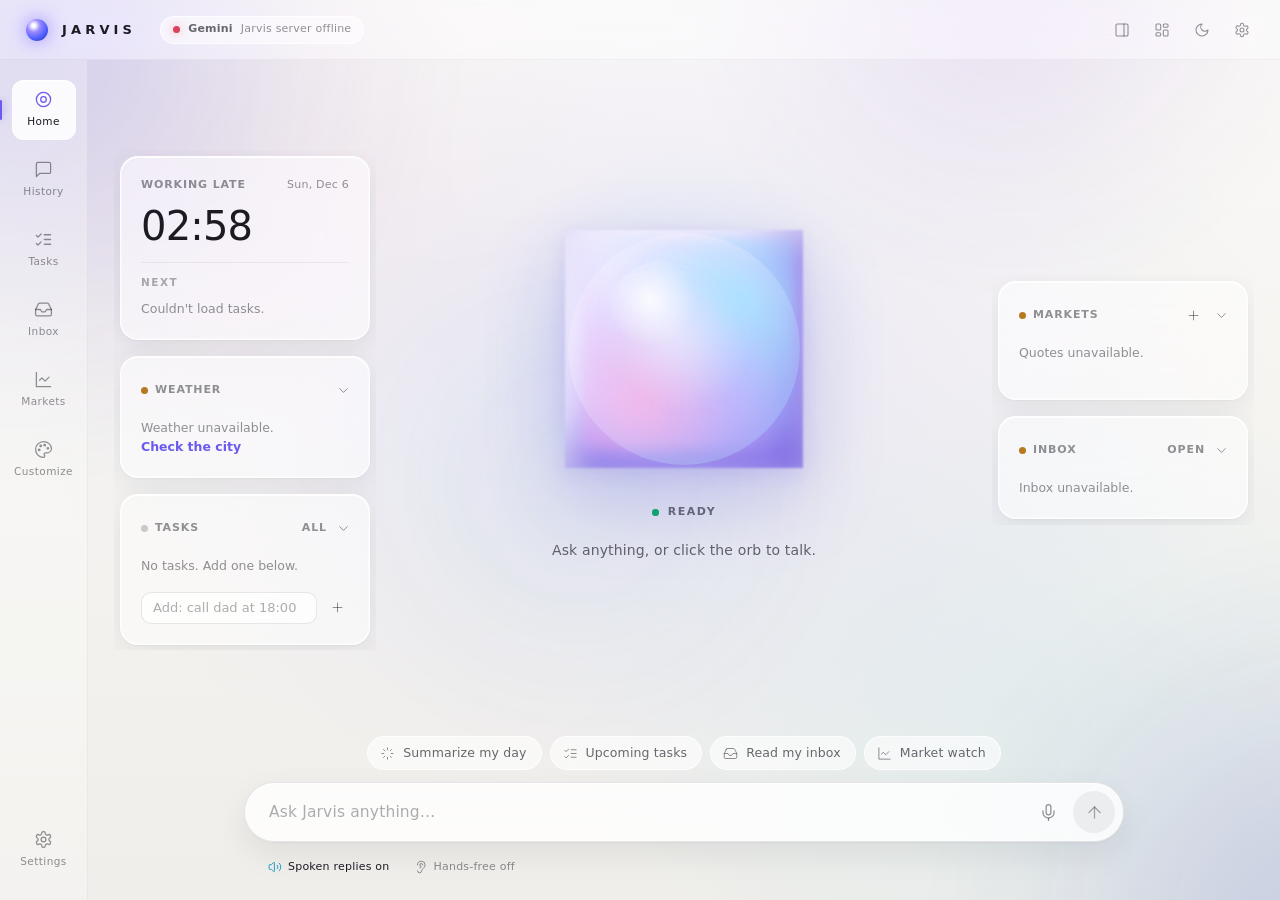
==== commit e1759bc9: "Jarvis 2.3: phone app that works when the PC is off - phone/: Jarvis for iPhone (PWA on GitHub Pages" ====
--- a/web/index.html
+++ b/web/index.html
@@ -540,7 +540,38 @@
           </div>
 
           <div class="settings-page" id="set-phone" role="tabpanel">
-            <h2>Phone</h2><p class="lead">Use Jarvis from your phone, anywhere, with voice. Your PC must be on with Jarvis running. The connection is private through Tailscale and protected by your PIN.</p>
+            <h2>Phone</h2><p class="lead">Two ways to have Jarvis on your phone. The phone app works on its own, even when this PC is off.</p>
+            <div class="settings-group" id="syncGroup">
+              <h3>Phone app (works when the PC is off)</h3>
+              <p class="secondary" style="margin-bottom:12px">Your phone gets its own Jarvis (same Gemini brain and voice). Your profile, tasks, skills and conversation sync through a <strong>private GitHub repo</strong>, encrypted with a passphrase only you know, so GitHub only ever sees scrambled data. When this PC is on, the phone can also ask it to do PC things.</p>
+              <div class="conn" role="status"><span class="status-dot" id="syncDot" aria-hidden="true"></span><span class="grow"><strong id="syncHead">Checking…</strong><small id="syncLine"></small></span><button class="btn sm" id="syncNowBtn" type="button" hidden><i data-icon="refresh"></i><span>Sync now</span></button></div>
+              <div id="syncSetup">
+                <ol class="steps">
+                  <li>On GitHub, create a <a href="https://github.com/new?name=jarvis-sync&amp;visibility=private" target="_blank" rel="noopener">new <strong>private</strong> repository</a> named <strong>jarvis-sync</strong> (tick "Add a README").</li>
+                  <li>Create a <a href="https://github.com/settings/personal-access-tokens/new" target="_blank" rel="noopener">fine-grained token</a>: name it Jarvis sync, Repository access <strong>Only select repositories → jarvis-sync</strong>, Permissions <strong>Contents → Read and write</strong>. Generate and copy it.</li>
+                  <li>Paste it below, choose a passphrase (a short sentence you'll remember: it can't be recovered), and click Turn on.</li>
+                </ol>
+                <div class="field-row">
+                  <div class="field"><label for="syncRepo">Sync repo</label><input class="input" id="syncRepo" placeholder="yourname/jarvis-sync" autocomplete="off" spellcheck="false"></div>
+                  <div class="field"><label for="syncToken">Token</label><input class="input" id="syncToken" type="password" placeholder="github_pat_…" autocomplete="off"></div>
+                </div>
+                <div class="field-row">
+                  <div class="field"><label for="syncPass">Passphrase</label><input class="input" id="syncPass" type="password" autocomplete="new-password" placeholder="At least 10 characters"></div>
+                  <div class="field"><label for="syncPass2">Passphrase again</label><input class="input" id="syncPass2" type="password" autocomplete="new-password"></div>
+                </div>
+                <div class="test-row"><button class="btn primary" id="syncOn" type="button"><i data-icon="check"></i><span>Turn on</span></button><span class="test-out" id="syncOut" role="status"></span></div>
+              </div>
+              <div id="syncReady" hidden>
+                <ol class="steps">
+                  <li>On your iPhone, open the <strong>Camera</strong> and scan this code. Jarvis opens in Safari.</li>
+                  <li>Type your passphrase and tap Connect.</li>
+                  <li>Tap <strong>Share → Add to Home Screen</strong>. Jarvis now has his own icon.</li>
+                </ol>
+                <div class="qr-wrap"><img id="syncQr" alt="QR code that connects your phone" width="220" height="220"><p class="hint">The code holds the repo and its key, never your passphrase. Keep it private.</p></div>
+                <button class="btn ghost sm danger" id="syncOff" type="button">Turn off sync</button>
+              </div>
+            </div>
+            <h2 class="sub-h2">Use the PC's Jarvis from the phone</h2><p class="lead">The full PC Jarvis on your phone, through Tailscale and your PIN. Your PC must be on.</p>
             <div class="conn" role="status">
               <span class="status-dot" id="phoneDot" aria-hidden="true"></span>
               <span class="grow"><strong id="phoneHead">Checking…</strong><small id="phoneLine"></small></span>
--- a/web/css/app.css
+++ b/web/css/app.css
@@ -1372,3 +1372,4 @@
 .native .win-controls .win-close:hover { background: #E81123; color: #fff; }
 .native .app-header { user-select: none; }
 .native .native-hide { display: none !important; }
+.qr-wrap { display: flex; align-items: center; gap: 16px; margin: 6px 0 14px; } .qr-wrap img { border-radius: 12px; background: #fff; padding: 8px; } .qr-wrap .hint { max-width: 260px; }
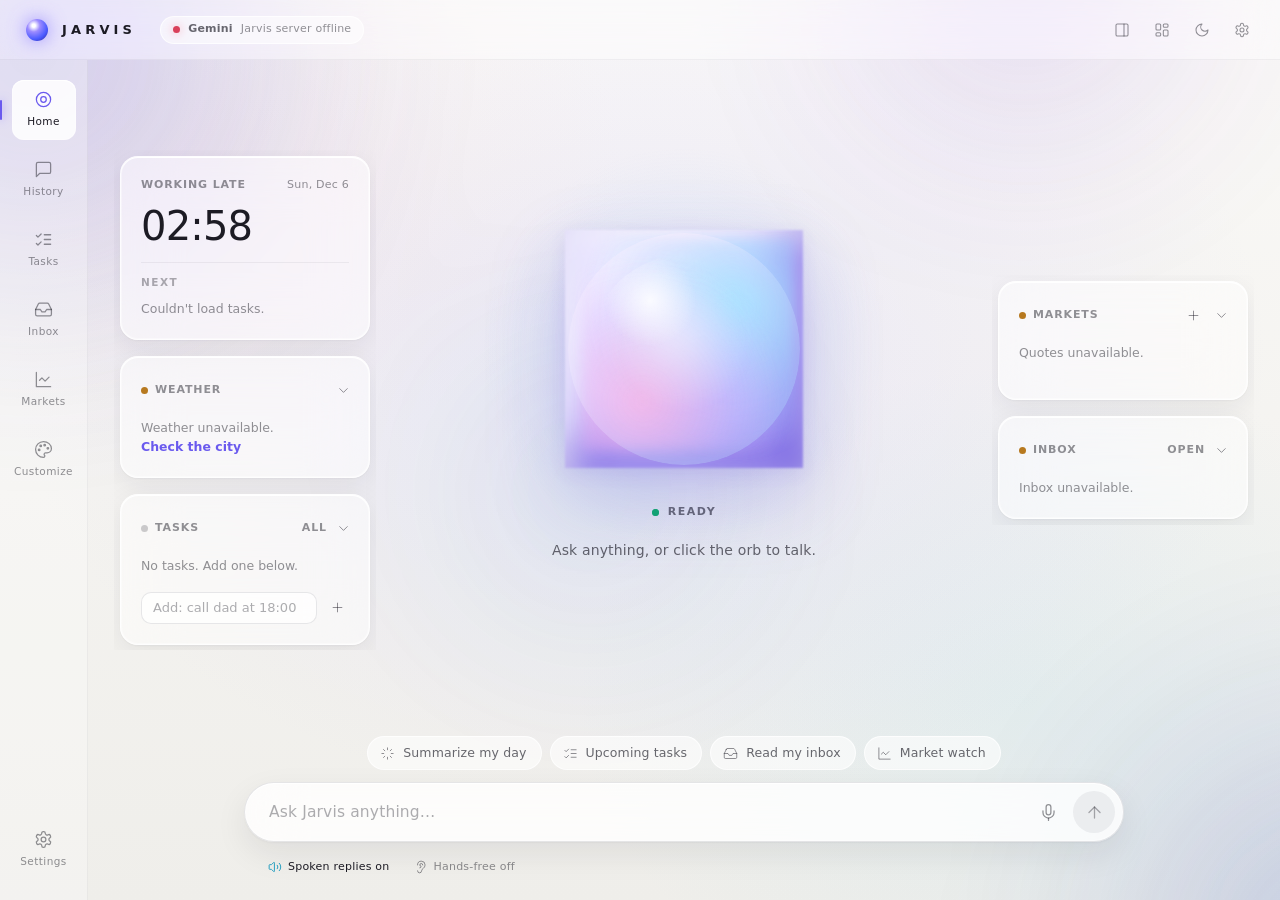
==== commit 341b8d16: "2.3.2: Check for updates button, hourly update checks Co-Authored-By: Claude Opus 5.5 <noreply@anthr" ====
--- a/web/index.html
+++ b/web/index.html
@@ -650,9 +650,9 @@
           <div class="settings-page" id="set-about" role="tabpanel">
             <h2>Help</h2><p class="lead">Your personal assistant, running on this PC.</p>
             <dl class="about-list">
-              <dt>Version</dt><dd id="aboutVersion" class="num">…</dd>
+              <dt>Version</dt><dd><span id="aboutVersion" class="num">…</span> <button class="btn sm pc-only" id="updCheck" type="button" style="margin-left:10px"><i data-icon="refresh"></i><span>Check for updates</span></button> <span class="test-out" id="updOut" role="status"></span></dd>
               <dt>Local address</dt><dd id="aboutAddress" class="mono"></dd>
-              <dt>Your data</dt><dd>Settings, tasks, memory and conversation are saved in the Jarvis folder on this PC.</dd>
+              <dt>Your data</dt><dd>Settings, tasks, memory and conversation are saved on this PC (%APPDATA%\Jarvis for the installed app). Keys are encrypted.</dd>
               <dt>Error log</dt><dd class="mono">jarvis_log.txt</dd>
               <dt>Speech</dt><dd>Recognition runs locally (faster-whisper). Natural voices use Microsoft Edge's online voice service.</dd>
             </dl>
--- a/web/css/app.css
+++ b/web/css/app.css
@@ -1373,3 +1373,23 @@
 .native .app-header { user-select: none; }
 .native .native-hide { display: none !important; }
 .qr-wrap { display: flex; align-items: center; gap: 16px; margin: 6px 0 14px; } .qr-wrap img { border-radius: 12px; background: #fff; padding: 8px; } .qr-wrap .hint { max-width: 260px; }
+
+/* =====================================================================
+   Performance: live background blur only where it shows (top bar, composer, Home widgets, menus).
+   Pages full of panels (Settings, Customize, Tasks, Inbox, Markets) use a solid glass look instead:
+   dozens of live blurs on top of an animated background made switching pages slow.
+   ===================================================================== */
+:root { --panel-solid: rgba(22, 22, 38, 0.92); }
+:root[data-theme="light"] { --panel-solid: rgba(255, 255, 255, 0.86); }
+.settings-group, .conn-card, .skill-row, .card.glass, .empty-state.card, .mail-list.glass, .mail-read.glass,
+.suggestion, .conversation, .msg-extras .fcard {
+  backdrop-filter: none !important; -webkit-backdrop-filter: none !important;
+}
+.settings-group, .conn-card, .card.glass, .empty-state.card, .mail-list.glass, .mail-read.glass, .conversation {
+  background: var(--panel-solid);
+}
+/* the moving background only moves on Home */
+body:has(#appBody:not([data-view="assistant"])) .aurora i { animation-play-state: paused; }
+/* only the newest messages slide in */
+.msg { animation: none; }
+.msg:nth-last-child(-n+2) { animation: msg-in var(--t-panel) var(--ease-out); }
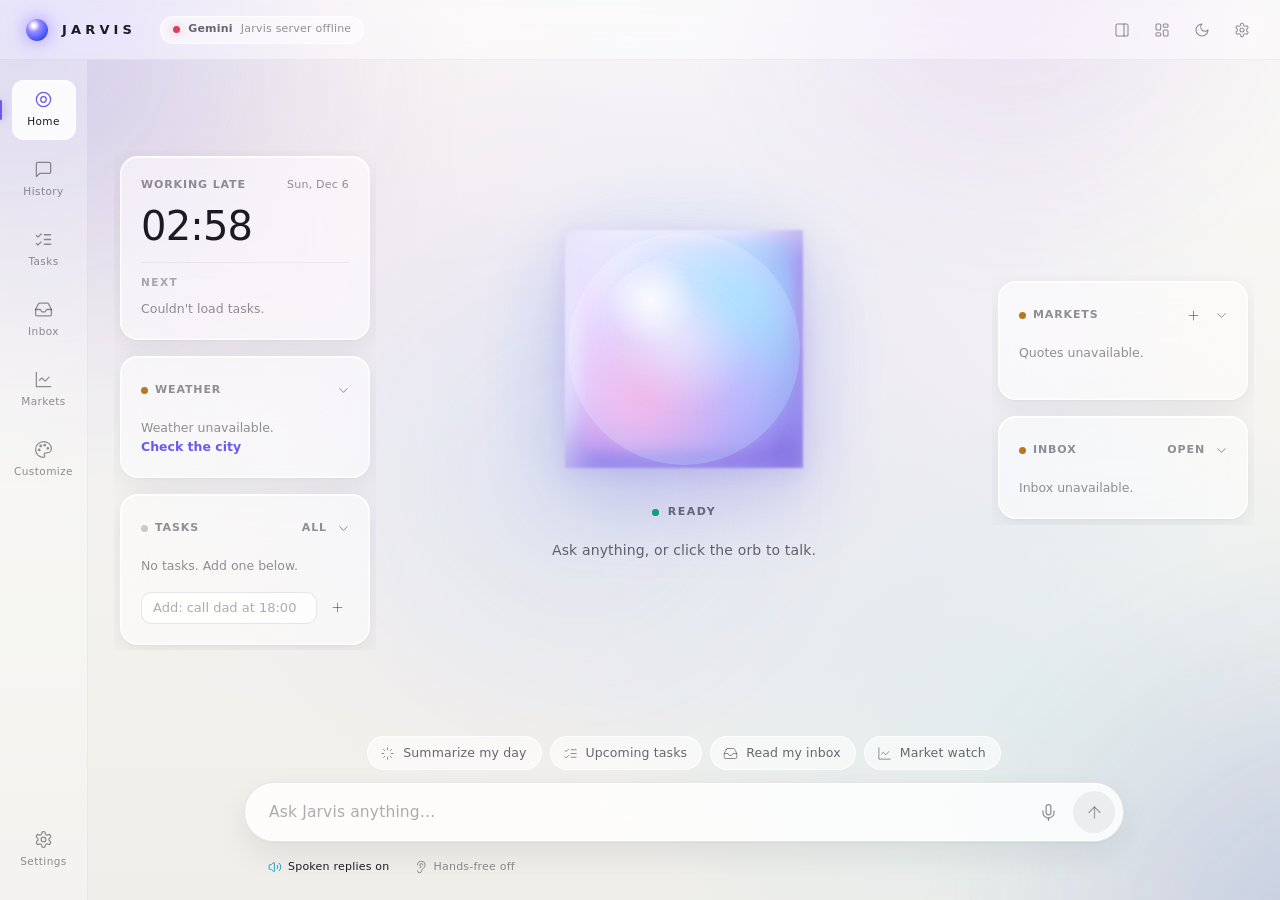
==== commit bee8fb59: "2.3.4: fast phone answers, real email recipients, confirm cards under the orb Co-Authored-By: Claude" ====
--- a/web/index.html
+++ b/web/index.html
@@ -138,6 +138,7 @@
               <button class="btn sm primary" data-act="error-action" hidden><i data-icon="refresh"></i><span>Try again</span></button>
             </div>
             <p class="context-line" id="contextLine">Ask anything, or click the orb to talk.</p>
+            <div class="live-cards live-confirms" id="liveConfirms" hidden></div>
             <div class="live-cards" id="liveCards" hidden></div>
           </div>
 
--- a/web/css/app.css
+++ b/web/css/app.css
@@ -1393,3 +1393,13 @@
 /* only the newest messages slide in */
 .msg { animation: none; }
 .msg:nth-last-child(-n+2) { animation: msg-in var(--t-panel) var(--ease-out); }
+
+/* Confirmations under the orb: stay until clicked, above the answer/music cards */
+.live-confirms { opacity: 1; translate: 0 0; }
+.live-confirms .confirm-box { display: flex; flex-direction: column; align-items: stretch; gap: var(--s-2); padding: var(--s-3) var(--s-4); font-size: var(--text-sm); border: 1px solid rgba(139, 123, 255, 0.35); background: var(--panel-solid, rgba(20, 18, 40, 0.92)); border-radius: var(--r-md); animation: pop 0.45s cubic-bezier(.2, .9, .3, 1.2) backwards; }
+.live-confirms .confirm-box.risky { border-color: rgba(255, 107, 129, 0.45); }
+.live-confirms .confirm-box.done { border-color: var(--glass-border); }
+.live-confirms .confirm-box .row { display: flex; justify-content: flex-end; gap: var(--s-2); }
+.live-confirms .cb-title { display: flex; align-items: center; gap: var(--s-2); }
+.live-confirms .cb-detail { white-space: pre-wrap; max-height: 9em; overflow: auto; color: var(--text-secondary); }
+#view-assistant.viewing .live-confirms { display: none; }
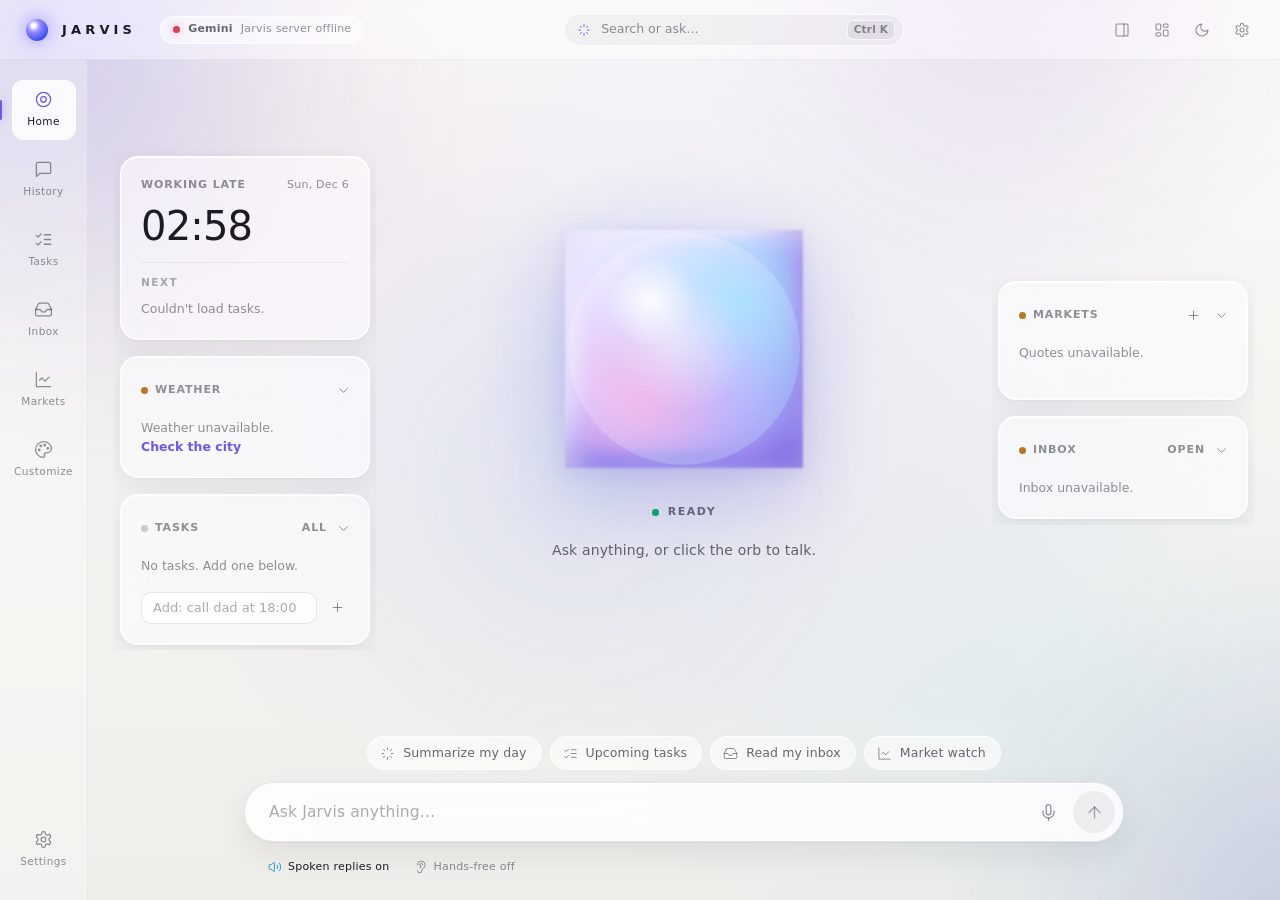
==== commit 79ad125b: "2.4.0: command palette (Ctrl+K), hoverable charts, sender avatars, livelier cards and empty states C" ====
--- a/web/index.html
+++ b/web/index.html
@@ -45,6 +45,8 @@
       <span class="status-dot pending" aria-hidden="true"></span><strong>AI</strong><span>Checking…</span>
     </button>
     <div class="header-spacer"></div>
+    <button class="palette-btn" id="paletteBtn" type="button" aria-label="Search, go to a page or ask Jarvis (Ctrl+K)"><i data-icon="sparkle"></i><span>Search or ask…</span><kbd>Ctrl K</kbd></button>
+    <div class="header-spacer"></div>
     <div class="header-actions">
       <button class="icon-btn tooltip panel-toggle" id="panelToggle" type="button" aria-label="Show conversation" aria-controls="conversation" aria-expanded="false" data-tip="Conversation"><i data-icon="panel"></i></button>
       <span class="wmenu-wrap">
--- a/web/css/app.css
+++ b/web/css/app.css
@@ -1403,3 +1403,96 @@
 .live-confirms .cb-title { display: flex; align-items: center; gap: var(--s-2); }
 .live-confirms .cb-detail { white-space: pre-wrap; max-height: 9em; overflow: auto; color: var(--text-secondary); }
 #view-assistant.viewing .live-confirms { display: none; }
+
+/* =========================================================================
+   Polish layer (2.4): command palette, cursor glow on cards, live charts,
+   avatars, friendlier empty states. Transform/opacity only, so it stays smooth.
+   ========================================================================= */
+kbd { display: inline-grid; place-items: center; min-width: 20px; height: 20px; padding: 0 6px; border-radius: 6px; font: 600 10.5px/1 var(--font-ui, inherit); letter-spacing: 0.02em; color: var(--text-muted); background: rgb(var(--tint) / 0.06); border: 1px solid var(--glass-border); }
+
+/* -- top-bar search pill -- */
+.palette-btn { display: inline-flex; align-items: center; gap: 10px; height: 32px; width: min(340px, 30vw); padding: 0 8px 0 12px; border-radius: var(--r-full); border: 1px solid var(--glass-border); background: rgb(var(--tint) / 0.04); color: var(--text-muted); font-size: 12.5px; cursor: pointer; transition: background 0.2s, border-color 0.2s, color 0.2s, box-shadow 0.3s; }
+.palette-btn svg { width: 14px; height: 14px; color: var(--accent-hover); }
+.palette-btn span { flex: 1; text-align: left; white-space: nowrap; overflow: hidden; text-overflow: ellipsis; }
+.palette-btn:hover { background: rgb(var(--tint) / 0.08); border-color: rgba(139, 123, 255, 0.45); color: var(--text-secondary); box-shadow: 0 0 24px rgba(139, 123, 255, 0.18); }
+@media (max-width: 900px) { .palette-btn span, .palette-btn kbd { display: none; } .palette-btn { width: 32px; padding: 0; justify-content: center; } }
+
+/* -- palette -- */
+.palette { width: min(620px, 92vw); max-height: min(560px, 80vh); margin: 14vh auto auto; padding: 0; border-radius: 18px; border: 1px solid var(--glass-border-strong); background: var(--dialog-bg); color: var(--text-primary); box-shadow: var(--shadow-pop), 0 0 80px rgba(139, 123, 255, 0.18); backdrop-filter: var(--glass-blur); -webkit-backdrop-filter: var(--glass-blur); overflow: hidden; }
+.palette[open] { display: flex; flex-direction: column; animation: pal-in 0.22s cubic-bezier(.2, .9, .3, 1.15); }
+.palette::backdrop { background: var(--scrim); backdrop-filter: blur(3px); animation: fade 0.2s; }
+@keyframes pal-in { from { opacity: 0; transform: translateY(-10px) scale(0.97); } }
+.pal-top { display: flex; align-items: center; gap: 12px; padding: 16px 18px; border-bottom: 1px solid var(--divider); }
+.pal-top svg { width: 18px; height: 18px; color: var(--accent-hover); flex: none; }
+.pal-input { flex: 1; min-width: 0; border: 0; outline: 0; background: none; color: inherit; font: inherit; font-size: 16px; }
+.pal-input::placeholder { color: var(--text-faint); }
+.pal-list { overflow-y: auto; padding: 6px 8px 8px; }
+.pal-group { padding: 10px 10px 4px; font-size: 10.5px; font-weight: var(--weight-semibold); letter-spacing: var(--track-wide); text-transform: uppercase; color: var(--text-faint); }
+.pal-item { display: flex; align-items: center; gap: 12px; width: 100%; padding: 9px 10px; border: 0; border-radius: 10px; background: none; color: var(--text-secondary); font: inherit; font-size: 14px; text-align: left; cursor: pointer; }
+.pal-item svg { width: 16px; height: 16px; flex: none; color: var(--text-muted); }
+.pal-item span { flex: 1; min-width: 0; overflow: hidden; text-overflow: ellipsis; white-space: nowrap; }
+.pal-item[aria-selected="true"] { background: var(--accent-soft); color: var(--text-primary); }
+.pal-item[aria-selected="true"] svg { color: var(--accent-hover); }
+.pal-foot { display: flex; gap: 18px; padding: 10px 18px; border-top: 1px solid var(--divider); font-size: 11.5px; color: var(--text-faint); }
+.pal-foot span { display: inline-flex; align-items: center; gap: 5px; }
+
+/* -- cursor glow + lift on cards everywhere -- */
+.card, .settings-group { position: relative; transition: box-shadow 0.35s ease, border-color 0.35s ease, translate 0.35s cubic-bezier(.2, .8, .2, 1); }
+.card::after, .settings-group::after { content: ""; position: absolute; inset: 0; border-radius: inherit; pointer-events: none; opacity: 0; transition: opacity 0.35s ease;
+  background: radial-gradient(260px circle at var(--mx, 50%) var(--my, 50%), rgba(139, 123, 255, 0.13), transparent 70%); }
+.card:hover::after, .settings-group:hover::after { opacity: 1; }
+.mkt-card:hover { translate: 0 -3px; box-shadow: var(--glass-inset), 0 22px 50px rgba(0, 0, 0, 0.32); }
+.mkt-card.is-up:hover { border-color: color-mix(in srgb, var(--up) 40%, transparent); }
+.mkt-card.is-down:hover { border-color: color-mix(in srgb, var(--down) 40%, transparent); }
+.mkt-card.is-up::after { background: radial-gradient(260px circle at var(--mx, 50%) var(--my, 50%), color-mix(in srgb, var(--up) 14%, transparent), transparent 70%); }
+.mkt-card.is-down::after { background: radial-gradient(260px circle at var(--mx, 50%) var(--my, 50%), color-mix(in srgb, var(--down) 13%, transparent), transparent 70%); }
+
+/* -- lists arrive one after another -- */
+.stagger > .mkt-card, #inboxList > .mail-item { animation: rise-in 0.42s cubic-bezier(.2, .8, .2, 1) backwards; animation-delay: calc(var(--i, 0) * 38ms); }
+
+/* -- live charts -- */
+.live-chart { position: relative; cursor: crosshair; }
+.lc-line, .lc-dot, .lc-tip { position: absolute; pointer-events: none; opacity: 0; transition: opacity 0.15s; }
+.live-chart.on .lc-line, .live-chart.on .lc-dot, .live-chart.on .lc-tip { opacity: 1; }
+.lc-line { top: 8px; bottom: 4px; width: 1px; background: linear-gradient(transparent, rgb(var(--tint) / 0.35), transparent); }
+.lc-dot { width: 9px; height: 9px; margin: -4.5px 0 0 -4.5px; border-radius: 50%; background: var(--text-primary); box-shadow: 0 0 0 3px rgb(var(--tint) / 0.14), 0 0 14px var(--accent); }
+.lc-tip { top: -8px; translate: -50% -100%; display: inline-flex; gap: 8px; align-items: baseline; padding: 5px 9px; border-radius: 8px; white-space: nowrap; font-size: 12px; background: var(--dialog-bg); border: 1px solid var(--glass-border-strong); box-shadow: var(--shadow-pop); z-index: 5; }
+.lc-tip i { font-style: normal; font-weight: var(--weight-semibold); }
+.lc-tip .up { color: var(--up); } .lc-tip .down { color: var(--down); }
+
+/* -- avatars -- */
+.avatar { display: inline-grid; place-items: center; width: 34px; height: 34px; flex: none; border-radius: 50%; font-size: 12px; font-weight: var(--weight-semibold); letter-spacing: 0.02em; color: #fff;
+  background: linear-gradient(140deg, hsl(var(--h) 62% 58%), hsl(calc(var(--h) + 40) 58% 42%)); box-shadow: inset 0 1px 0 rgba(255, 255, 255, 0.25); }
+.mail-item { grid-template-columns: 34px minmax(0, 1fr) auto; gap: 12px; align-items: start; position: relative; }
+.mi-av { position: relative; display: block; }
+.mail-item .mi-av .unread { position: absolute; top: -2px; left: -2px; width: 10px; height: 10px; margin: 0; box-shadow: 0 0 0 2px rgb(var(--tint) / 0.25); }
+.mail-item::before { content: ""; position: absolute; left: 0; top: 14px; bottom: 14px; width: 3px; border-radius: 3px; background: var(--accent-hover); opacity: 0; scale: 1 0.3; transition: opacity 0.2s, scale 0.25s cubic-bezier(.2, .8, .2, 1); }
+.mail-item[aria-pressed="true"]::before { opacity: 1; scale: 1 1; }
+.mail-item:hover .avatar { scale: 1.06; } .avatar { transition: scale 0.25s cubic-bezier(.2, .8, .2, 1.4); }
+.mr-from { display: flex; align-items: center; gap: 10px; flex-wrap: wrap; }
+.mr-from .avatar { width: 30px; height: 30px; font-size: 11px; }
+.mail-read > * { animation: rise-in 0.3s cubic-bezier(.2, .8, .2, 1) backwards; }
+
+/* -- friendlier empty states -- */
+.empty-state.hero { align-items: flex-start; gap: 12px; padding: 34px 32px; max-width: 640px; background: linear-gradient(160deg, rgba(139, 123, 255, 0.10), transparent 60%), var(--glass); animation: rise-in 0.4s cubic-bezier(.2, .8, .2, 1) backwards; }
+.empty-state.hero.center { align-items: center; text-align: center; margin: 12vh auto 0; border-color: transparent; background: none; }
+.es-icon { display: grid; place-items: center; width: 54px; height: 54px; border-radius: 16px; color: var(--accent-hover); background: var(--accent-soft); box-shadow: 0 0 40px rgba(139, 123, 255, 0.25); animation: es-float 5s ease-in-out infinite; }
+.es-icon svg { width: 24px; height: 24px; }
+@keyframes es-float { 50% { translate: 0 -5px; } }
+.es-keys { display: inline-flex; align-items: center; gap: 5px; font-size: 12px; color: var(--text-faint) !important; }
+.chip-row { display: flex; flex-wrap: wrap; gap: 8px; margin-top: 6px; }
+.chip { display: inline-flex; align-items: center; gap: 7px; height: 34px; padding: 0 14px 0 10px; border-radius: var(--r-full); border: 1px solid var(--glass-border); background: rgb(var(--tint) / 0.04); color: var(--text-secondary); font: inherit; font-size: 13px; cursor: pointer; transition: background 0.2s, border-color 0.2s, color 0.2s, translate 0.25s cubic-bezier(.2, .8, .2, 1.4); }
+.chip svg { width: 14px; height: 14px; color: var(--accent-hover); }
+.chip:hover { background: var(--accent-soft); border-color: rgba(139, 123, 255, 0.5); color: var(--text-primary); translate: 0 -2px; }
+.chip:active { translate: 0 0; scale: 0.97; }
+.card.nudge { animation: nudge 0.6s cubic-bezier(.2, .8, .2, 1); border-color: rgba(139, 123, 255, 0.6); box-shadow: 0 0 0 4px rgba(139, 123, 255, 0.14); }
+@keyframes nudge { 30% { translate: -6px 0; } 60% { translate: 4px 0; } }
+
+/* -- small touches -- */
+.task-row { border-radius: 10px; transition: opacity 0.4s ease, translate 0.4s ease, background 0.2s; }
+.task-row:hover { background: rgb(var(--tint) / 0.035); }
+.nav-item:active svg { transform: scale(0.88); }
+.icon-btn { transition: background 0.2s, color 0.2s, scale 0.2s cubic-bezier(.2, .8, .2, 1.4); }
+.icon-btn:active { scale: 0.9; }
+@media (prefers-reduced-motion: reduce) { .es-icon, .stagger > .mkt-card, #inboxList > .mail-item, .mail-read > *, .palette[open] { animation: none; } }
+.pal-input:focus, .pal-input:focus-visible { outline: none !important; box-shadow: none !important; border: 0 !important; }
